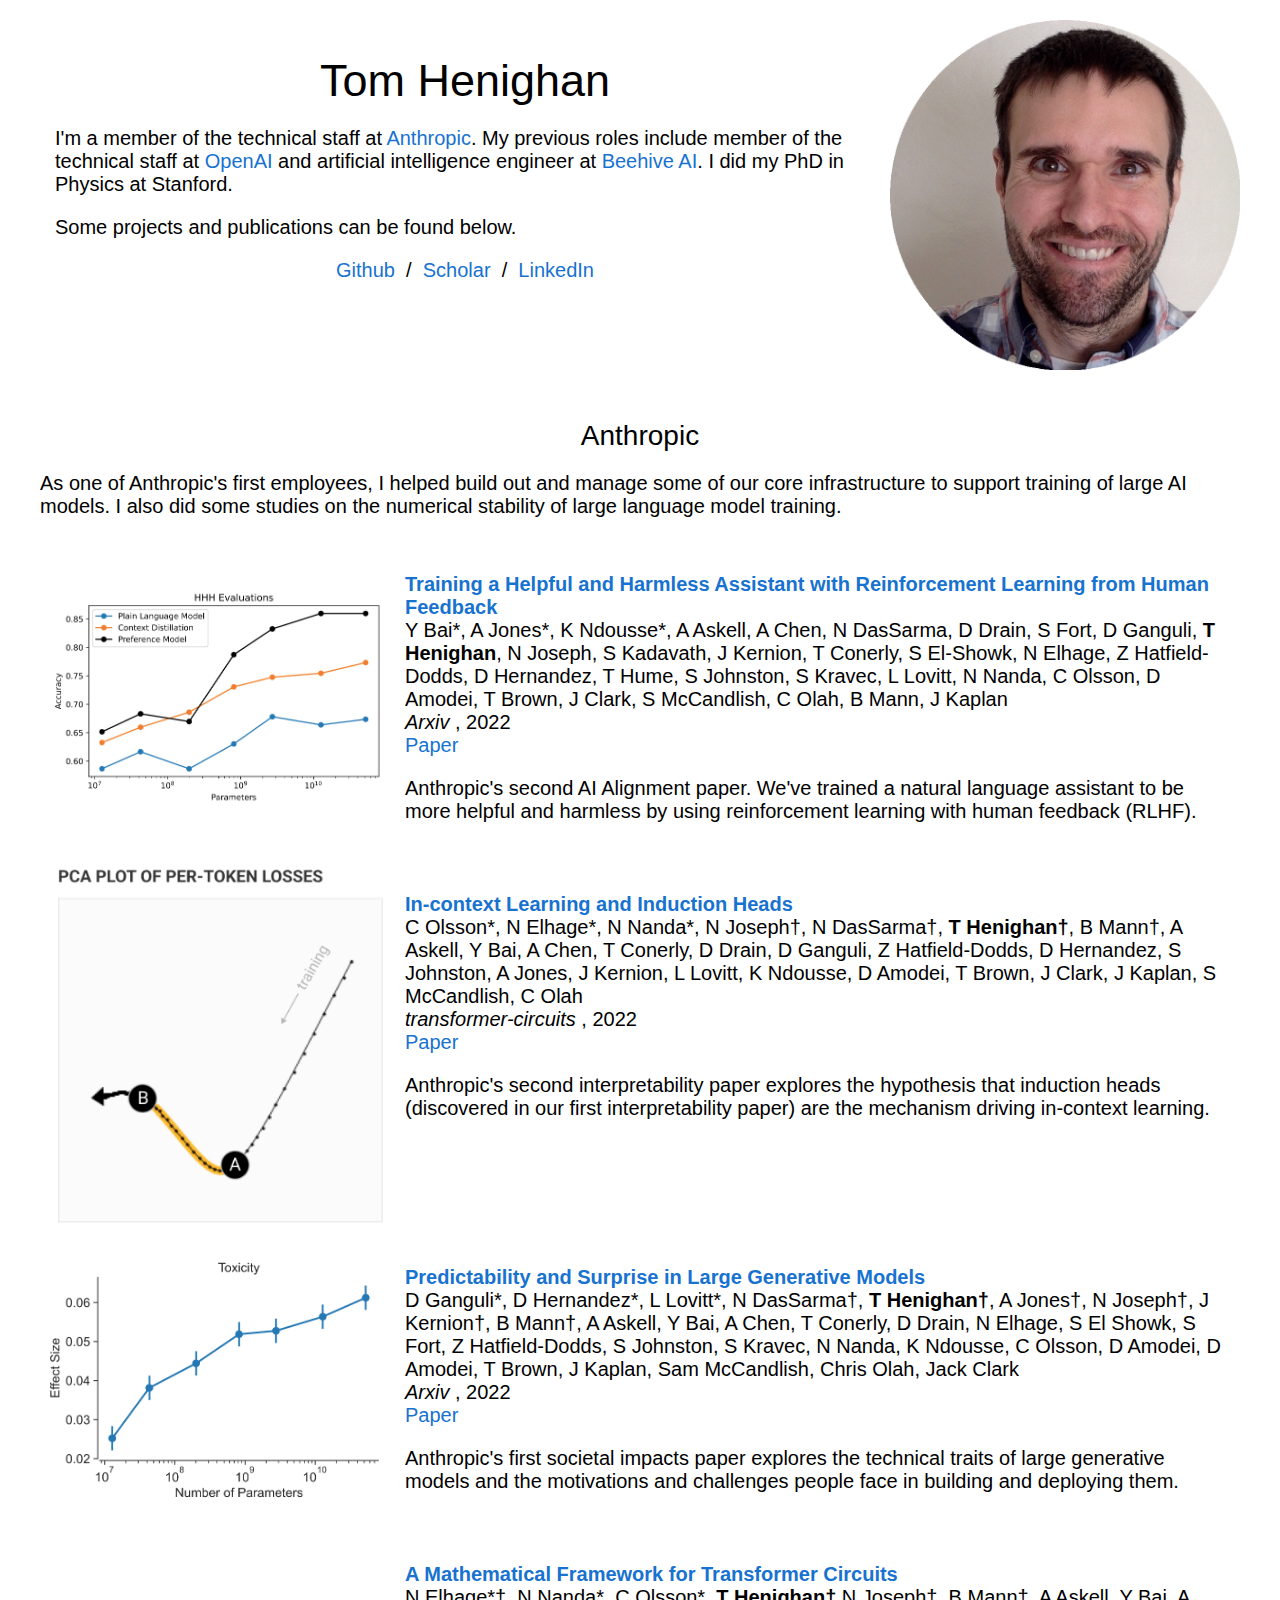
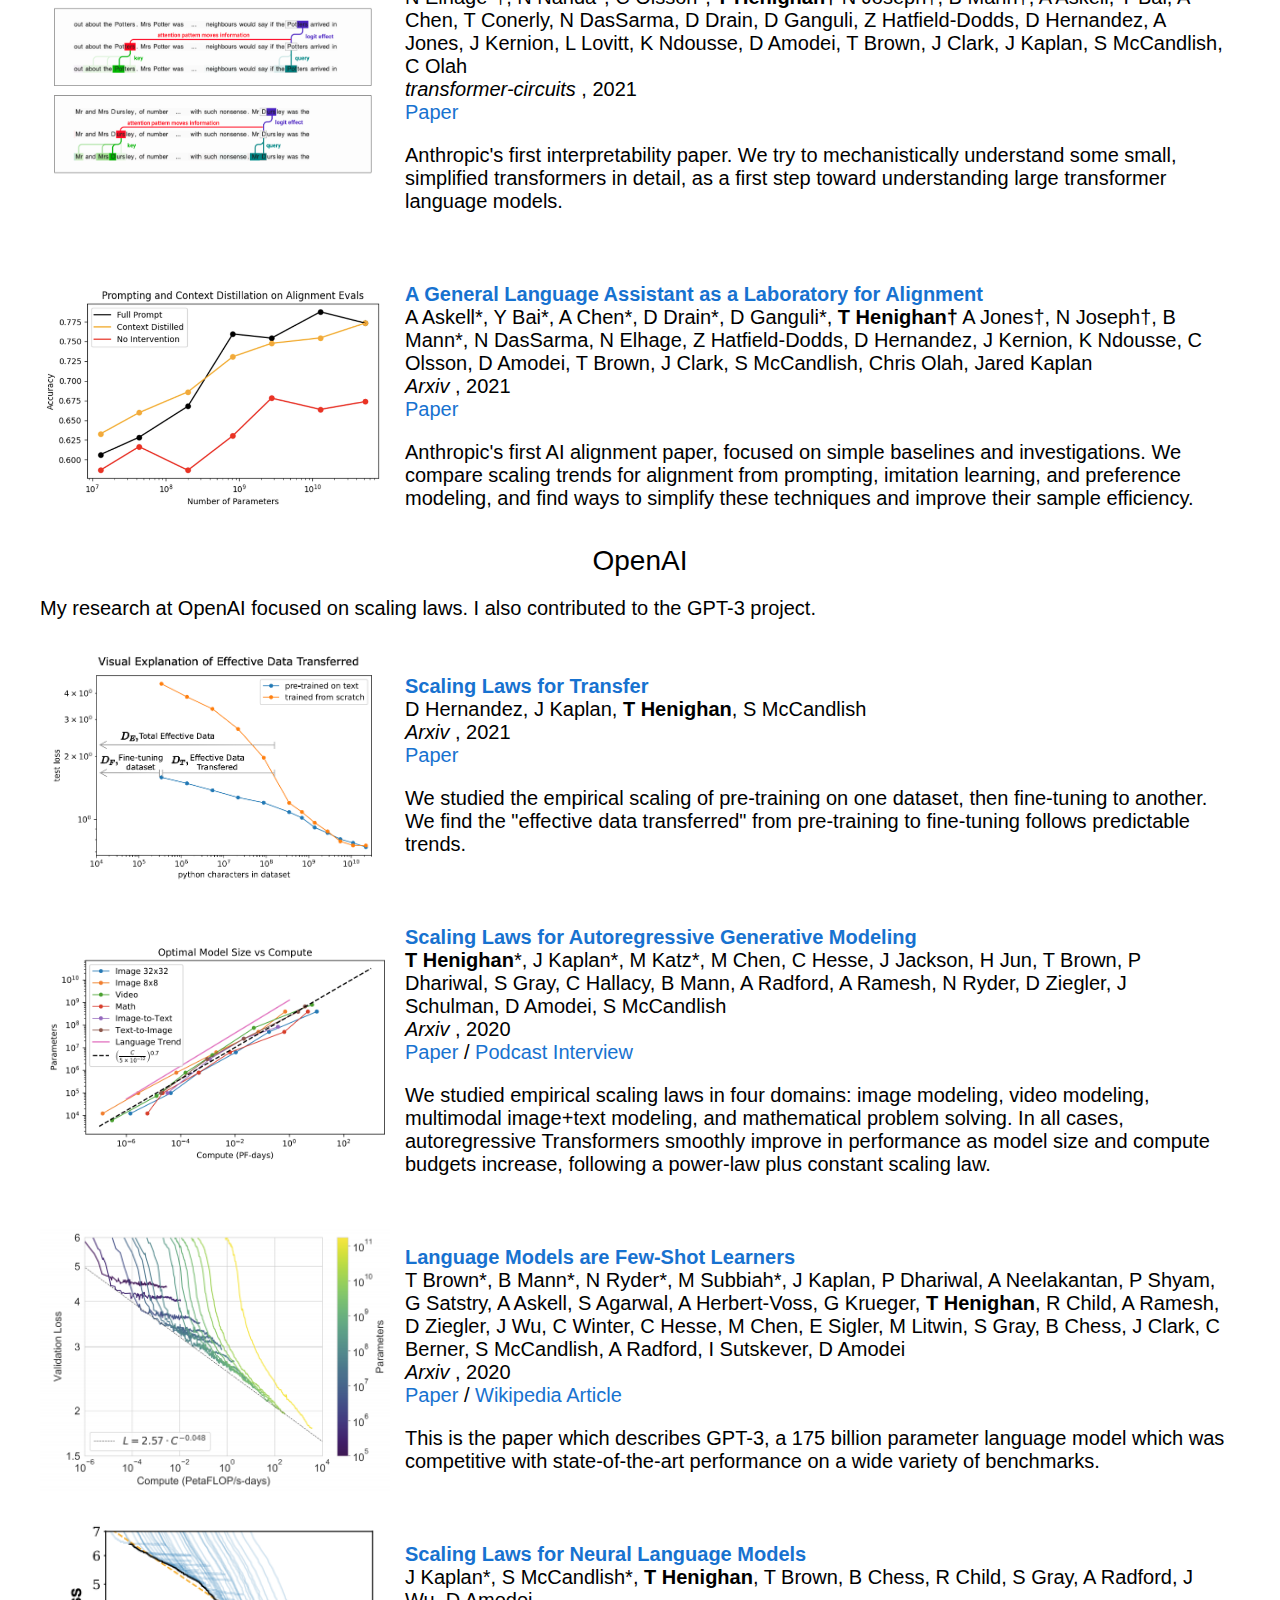
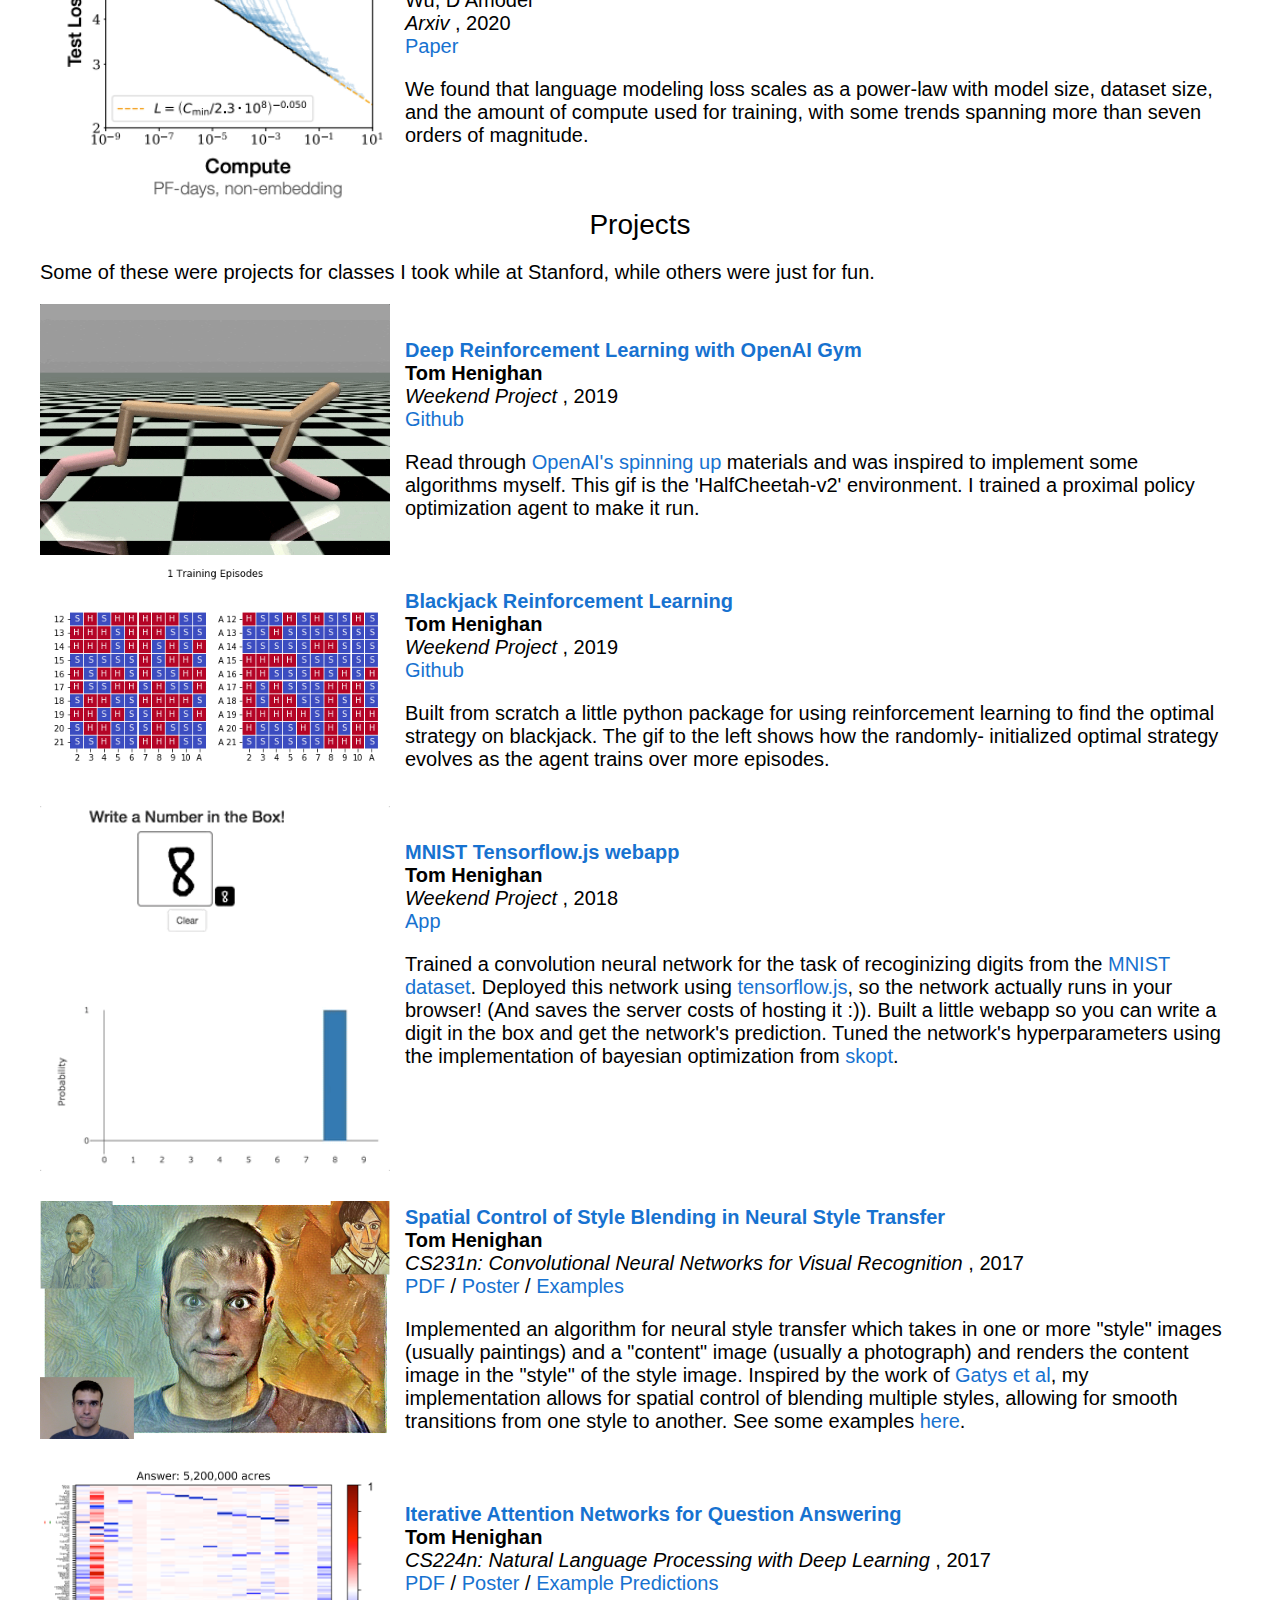
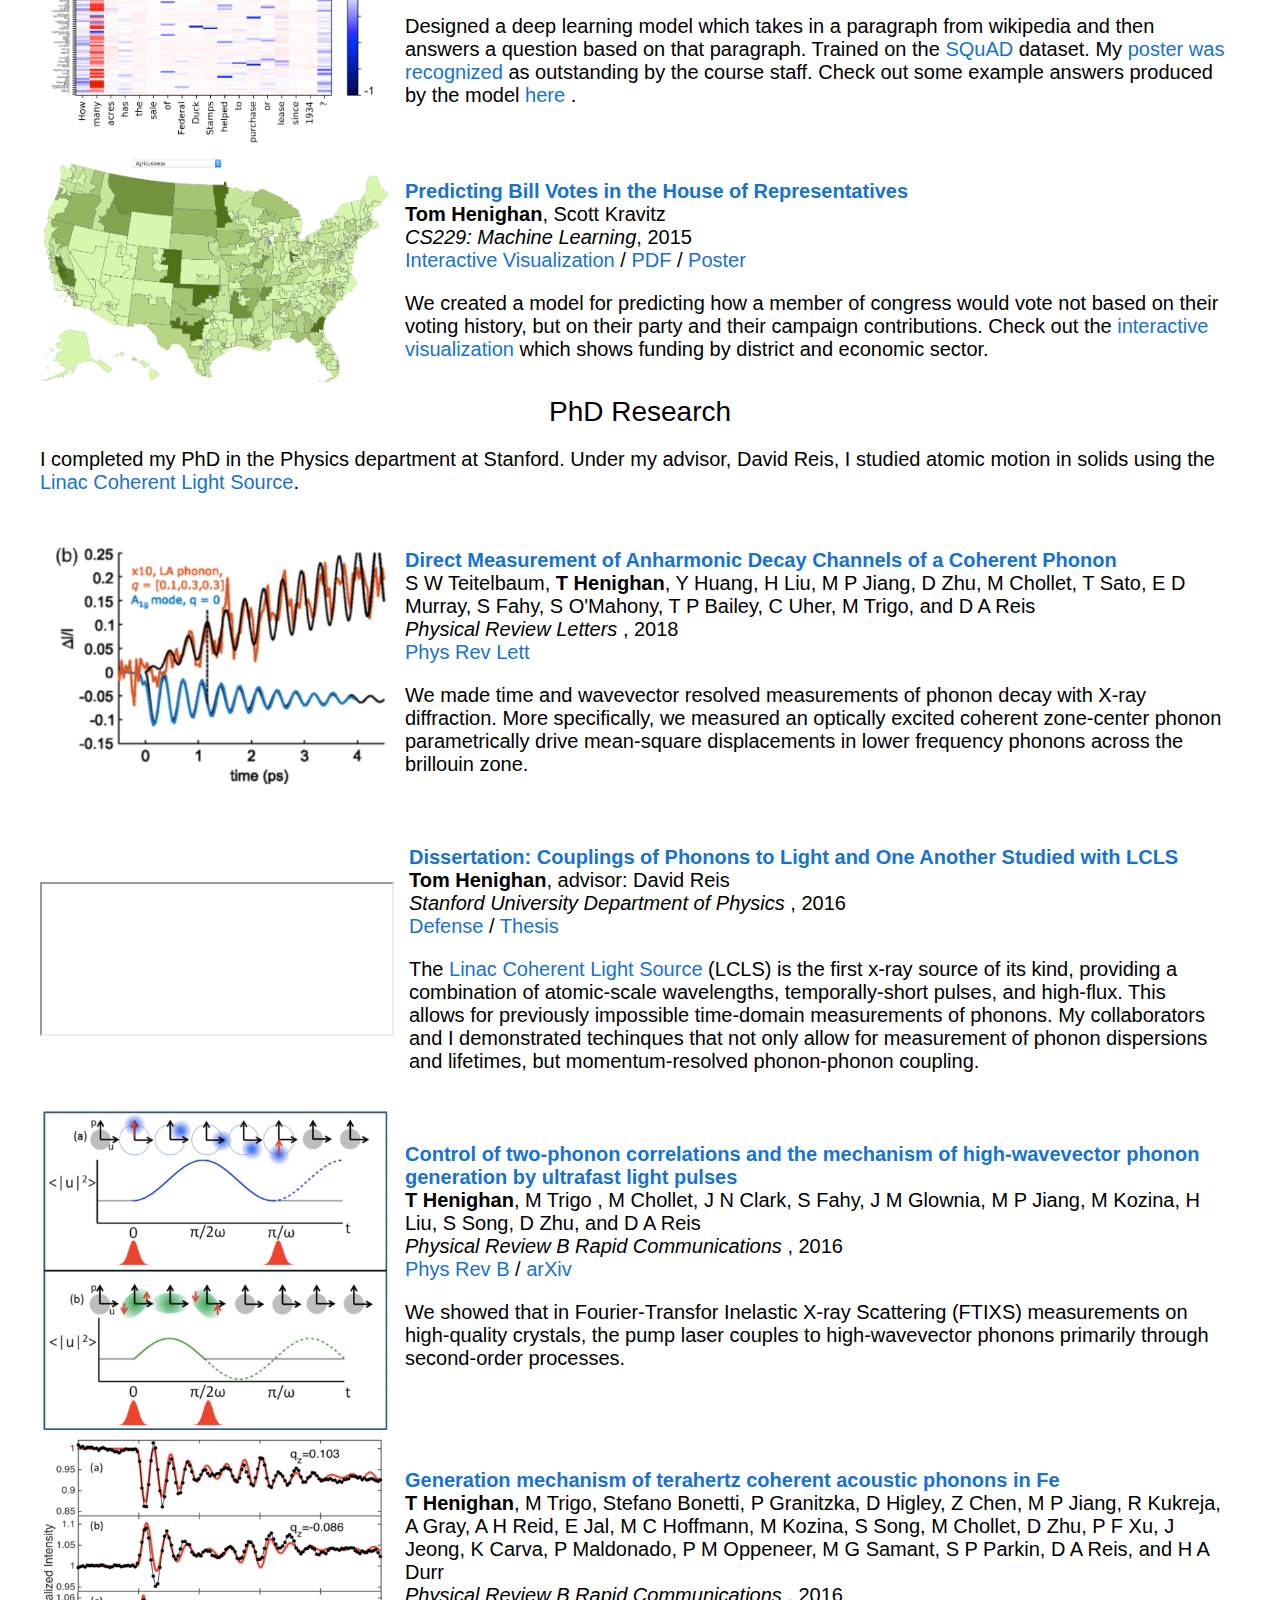
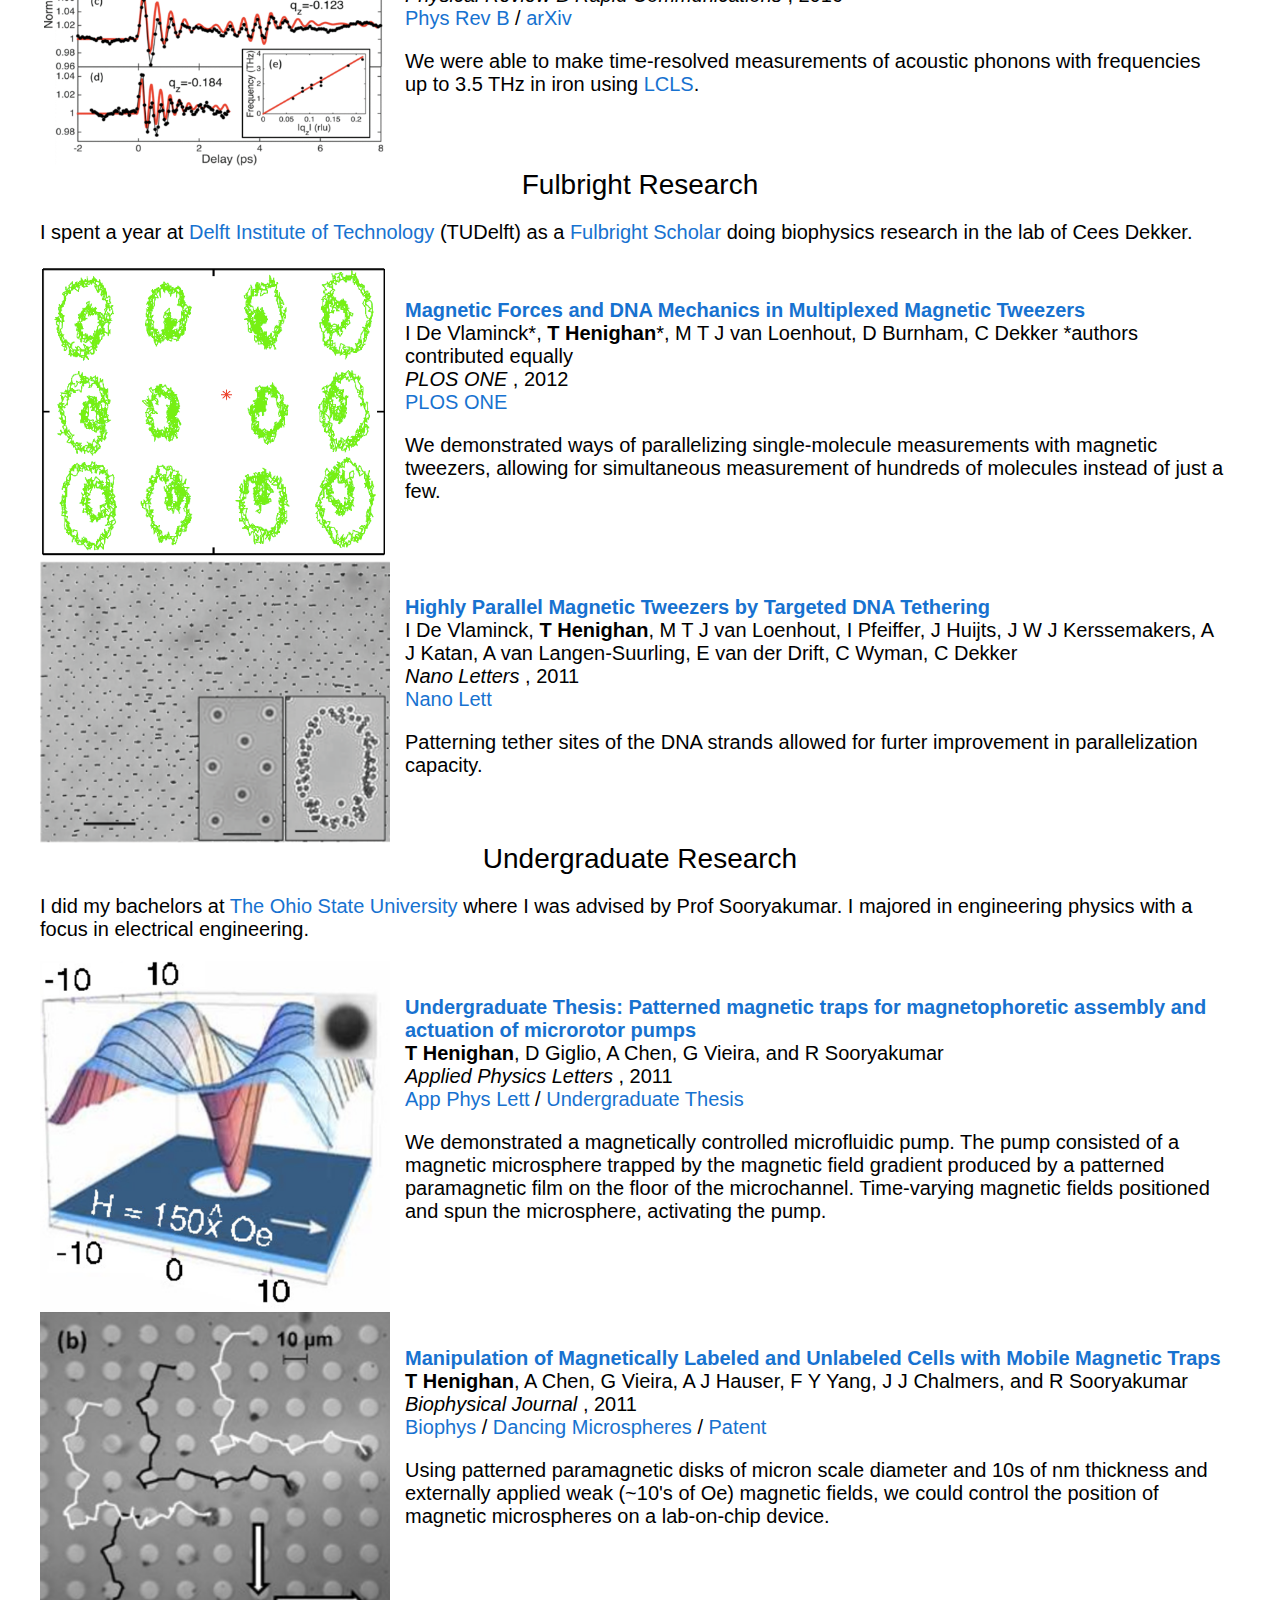
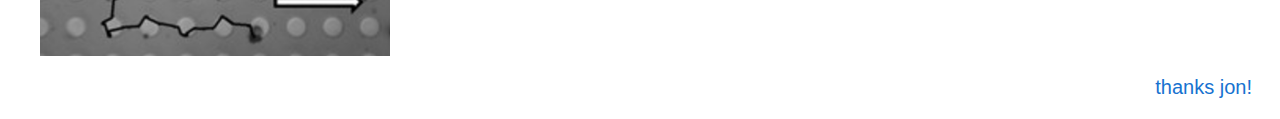
==== index.html @ 389f1389 "author list fixes" ====
<!-- Heading -->
<!DOCTYPE html PUBLIC "-//W3C//DTD HTML 4.01 Transitional//EN">
<html>

<head>
  <meta http-equiv="Content-Type" content="text/html; charset=windows-1252">
  <meta name="viewport" content="width=device-width,initial-scale=1">
  <link rel="stylesheet" type="text/css" href="style.css">

  <title>Tom Henighan</title>

  <!-- Google Analytics -->
  <script>
    (function (i, s, o, g, r, a, m) {
      i['GoogleAnalyticsObject'] = r; i[r] = i[r] || function () {
        (i[r].q = i[r].q || []).push(arguments)
      }, i[r].l = 1 * new Date(); a = s.createElement(o),
        m = s.getElementsByTagName(o)[0]; a.async = 1; a.src = g; m.parentNode.insertBefore(a, m)
    })(window, document, 'script', 'https://www.google-analytics.com/analytics.js', 'ga');

    ga('create', 'UA-103300506-1', 'auto');
    ga('send', 'pageview');

  </script>
</head>

<!-- Body -->

<body>

  <div class="container">

    <!-- Start Header -->
    <div class="header-row">
      <div class="header-text">
        <p align="center">
          <name>Tom Henighan</name>
        </p>
        I'm a member of the technical staff at <a target="_blank" href="https://anthropic.com">Anthropic</a>.
        My
        previous roles include member of the technical staff at
        <a target="_blank" href="https://openai.com"> OpenAI</a>
        and artificial intelligence engineer at <a target="_blank" href="https://beehive.ai/"> Beehive
          AI</a>. I did my PhD in Physics at Stanford.
        <p>
        </p>
        <p>
          Some projects and publications can be found below.
        </p>
        <p align="center">
          <a target="_blank" href="https://github.com/henighan">Github</a>
          &nbsp;/&nbsp;
          <a target="_blank" href="https://scholar.google.com/citations?user=8h3AFugAAAAJ&hl=en">
            Scholar</a>
          &nbsp;/&nbsp;
          <a target="_blank" href="https://www.linkedin.com/in/tom-henighan-757498123/">LinkedIn</a>
        </p>
      </div>
      <div class="header-pic">
        <img src="./images/maface_round2.gif">
      </div>
    </div>
    <!-- End Header -->

    <!-- Start Anthropic -->
    <heading>Anthropic</heading>
    <p>
      As one of Anthropic's first employees, I helped build out and manage some
      of our core infrastructure to support training of large AI models. I also
      did some studies on the numerical stability of large language model
      training.
    </p>

    <div class="content-row">
      <div class="content-pic">
        <a target="_blank" href="https://arxiv.org/abs/2204.05862">
          <img src="./images/align2.png">
        </a>
      </div>
      <div class="content-text">
        <p>
          <a target="_blank" href="https://arxiv.org/abs/2204.05862">
            <papertitle>
              Training a Helpful and Harmless Assistant with Reinforcement Learning from Human Feedback
            </papertitle>
          </a>
          <br>
          Y Bai*, A Jones*, K Ndousse*,
          A Askell, A Chen, N DasSarma, D Drain, S Fort,
          D Ganguli,
          <strong>T Henighan</strong>,
          N Joseph, S Kadavath, J Kernion,
          T Conerly, S El-Showk, N Elhage, Z Hatfield-Dodds,
          D Hernandez, T Hume, S Johnston, S Kravec, L Lovitt,
          N Nanda, C Olsson, D Amodei, T Brown, J Clark,
          S McCandlish, C Olah, B Mann, J Kaplan
          <br>
          <em>
            Arxiv
          </em>, 2022 &nbsp;
          <br>
          <a target="_blank" href="https://arxiv.org/abs/2204.05862">Paper</a>
        </p>
        <p>
          Anthropic's second AI Alignment paper. We've trained a natural
          language assistant to be more helpful and harmless by using
          reinforcement learning with human feedback (RLHF).
        </p>
      </div>
    </div>


    <div class="content-row">
      <div class="content-pic">
        <a target="_blank"
          href="https://transformer-circuits.pub/2022/in-context-learning-and-induction-heads/index.html">
          <img src="./images/interp2.png">
        </a>
      </div>
      <div class="content-text">
        <p>
          <a target="_blank"
            href="https://transformer-circuits.pub/2022/in-context-learning-and-induction-heads/index.html">
            <papertitle>
              In-context Learning and Induction Heads
            </papertitle>
          </a>
          <br>
          C Olsson*, N Elhage*, N Nanda*, N
          Joseph&dagger;, N DasSarma&dagger;,
          <strong>T Henighan&dagger;</strong>,
          B Mann&dagger;, A Askell, Y Bai, A Chen, T Conerly, D
          Drain, D Ganguli, Z Hatfield-Dodds, D Hernandez, S
          Johnston, A Jones, J Kernion, L Lovitt, K Ndousse,
          D Amodei, T Brown, J Clark, J Kaplan, S McCandlish,
          C Olah
          <br>
          <em>
            transformer-circuits
          </em>, 2022 &nbsp;
          <br>
          <a target="_blank"
            href="https://transformer-circuits.pub/2022/in-context-learning-and-induction-heads/index.html">Paper</a>
        </p>
        <p>
          Anthropic's second interpretability paper explores the hypothesis that induction heads (discovered in our
          first interpretability paper) are the mechanism driving in-context learning.
        </p>
      </div>
    </div>

    <div class="content-row">
      <div class="content-pic">
        <a target="_blank" href="https://arxiv.org/abs/2202.07785">
          <img src="./images/soc1.png">
        </a>
      </div>
      <div class="content-text">
        <p>
          <a target="_blank" href="https://arxiv.org/abs/2202.07785">
            <papertitle>
              Predictability and Surprise in Large Generative Models
            </papertitle>
          </a>
          <br>
          D Ganguli*, D Hernandez*, L Lovitt*, N DasSarma&dagger;,
          <strong>T Henighan&dagger;</strong>,
          A Jones&dagger;, N Joseph&dagger;, J Kernion&dagger;, B Mann&dagger;, A Askell, Y Bai,
          A Chen, T Conerly, D Drain, N Elhage, S El Showk, S Fort,
          Z Hatfield-Dodds, S Johnston, S Kravec, N Nanda, K Ndousse,
          C Olsson, D Amodei, D Amodei, T Brown, J Kaplan,
          Sam McCandlish, Chris Olah, Jack Clark
          <br>
          <em>
            Arxiv
          </em>, 2022 &nbsp;
          <br>
          <a target="_blank" href="https://arxiv.org/abs/2202.07785">Paper</a>
        </p>
        <p>
          Anthropic's first societal impacts paper explores the technical traits of
          large generative models and the motivations and challenges people face
          in building and deploying them.
        </p>
      </div>
    </div>

    <div class="content-row">
      <div class="content-pic">
        <a target="_blank" href="https://transformer-circuits.pub/2021/framework/index.html">
          <img src="./images/interp1.png">
        </a>
      </div>
      <div class="content-text">
        <p>
          <a target="_blank" href="https://transformer-circuits.pub/2021/framework/index.html">
            <papertitle>
              A Mathematical Framework for Transformer Circuits
            </papertitle>
          </a>
          <br>
          N Elhage*&dagger;, N Nanda*, C Olsson*,
          <strong>T Henighan&dagger;</strong>
          N Joseph&dagger;, B Mann&dagger;,
          A Askell, Y Bai, A Chen, T Conerly, N DasSarma, D Drain,
          D Ganguli, Z Hatfield-Dodds, D Hernandez, A Jones, J Kernion,
          L Lovitt, K Ndousse, D Amodei, T Brown, J Clark, J Kaplan,
          S McCandlish, C Olah
          <br>
          <em>
            transformer-circuits
          </em>, 2021 &nbsp;
          <br>
          <a target="_blank" href="https://transformer-circuits.pub/2021/framework/index.html">Paper</a>
        </p>
        <p>
          Anthropic's first interpretability paper.
          We try to mechanistically understand some small, simplified
          transformers in detail, as a first step toward understanding large
          transformer language models.
        </p>
      </div>
    </div>

    <div class="content-row">
      <div class="content-pic">
        <a target="_blank" href="https://arxiv.org/abs/2112.00861">
          <img src="./images/prompt_vs_distillation_accuracy.png">
        </a>
      </div>
      <div class="content-text">
        <p>
          <a target="_blank" href="https://arxiv.org/abs/2112.00861">
            <papertitle>
              A General Language Assistant as a Laboratory for Alignment
            </papertitle>
          </a>
          <br>
          A Askell*, Y Bai*, A Chen*, D Drain*, D Ganguli*,
          <strong>T Henighan&dagger;</strong>
          A Jones&dagger;, N Joseph&dagger;, B Mann*, N DasSarma, N Elhage,
          Z Hatfield-Dodds, D Hernandez, J Kernion, K Ndousse,
          C Olsson, D Amodei, T Brown, J Clark, S McCandlish, Chris Olah,
          Jared Kaplan
          <br>
          <em>
            Arxiv
          </em>, 2021 &nbsp;
          <br>
          <a target="_blank" href="https://arxiv.org/abs/2112.00861">Paper</a>
        </p>
        <p>
          Anthropic's first AI alignment paper, focused on simple baselines and
          investigations. We compare scaling trends for alignment from
          prompting, imitation learning, and preference modeling, and find ways
          to simplify these techniques and improve their sample efficiency.
        </p>
      </div>
    </div>
    <!-- End Anthropic -->

    <!-- Start Open AI -->
    <heading>OpenAI</heading>
    <p>
      My research at OpenAI focused on scaling laws. I also contributed to the GPT-3 project.
    </p>

    <div class="content-row">
      <div class="content-pic">
        <a target="_blank" href="https://arxiv.org/abs/2102.01293">
          <img src="./images/transfer_scaling.png">
        </a>
      </div>
      <div class="content-text">
        <p>
          <a target="_blank" href="https://arxiv.org/abs/2102.01293">
            <papertitle>
              Scaling Laws for Transfer
            </papertitle>
          </a>
          <br>
          D Hernandez, J Kaplan, <strong>T Henighan</strong>, S McCandlish
          <br>
          <em>
            Arxiv
          </em>, 2021 &nbsp;
          <br>
          <a target="_blank" href="https://arxiv.org/abs/2102.01293">Paper</a>
        </p>
        <p>
          We studied the empirical scaling of pre-training on one
          dataset, then fine-tuning to another. We find the
          "effective data transferred" from pre-training to
          fine-tuning follows predictable trends.
        </p>
      </div>
    </div>

    <div class="content-row">
      <div class="content-pic">
        <a target="_blank" href="https://arxiv.org/abs/2010.14701">
          <img src="./images/params_vs_model_size.png">
        </a>
      </div>
      <div class="content-text">
        <p>
          <a target="_blank" href="https://arxiv.org/abs/2010.14701">
            <papertitle>
              Scaling Laws for Autoregressive Generative Modeling
            </papertitle>
          </a>
          <br>
          <strong>T Henighan</strong>*, J Kaplan*, M Katz*, M Chen, C
          Hesse, J Jackson, H Jun, T Brown, P Dhariwal, S Gray, C
          Hallacy, B Mann, A Radford, A Ramesh, N Ryder, D Ziegler,
          J Schulman, D Amodei, S McCandlish
          <br>
          <em>
            Arxiv
          </em>, 2020 &nbsp;
          <br>
          <a target="_blank" href="https://arxiv.org/abs/2010.14701">Paper</a> /
          <a target="_blank" href="https://www.skynettoday.com/podcast/scaling-laws">Podcast Interview</a>
        </p>
        <p>
          We studied empirical scaling laws in four domains:
          image modeling, video modeling, multimodal image+text
          modeling, and mathematical problem solving. In all cases,
          autoregressive Transformers smoothly improve in performance
          as model size and compute budgets increase, following a
          power-law plus constant scaling law.
        </p>
      </div>
    </div>

    <div class="content-row">
      <div class="content-pic">
        <a target="_blank" href="https://arxiv.org/abs/2005.14165">
          <img src="./images/gpt3_scaling.png">
        </a>
      </div>
      <div class="content-text">
        <p>
          <a target="_blank" href="https://arxiv.org/abs/2005.14165">
            <papertitle>
              Language Models are Few-Shot Learners
            </papertitle>
          </a>
          <br>
          T Brown*, B Mann*, N Ryder*, M Subbiah*, J Kaplan, P
          Dhariwal, A Neelakantan, P Shyam, G Satstry, A Askell, S
          Agarwal, A Herbert-Voss, G Krueger,
          <strong>T Henighan</strong>,
          R Child, A Ramesh, D Ziegler, J Wu, C
          Winter, C Hesse, M Chen, E Sigler, M Litwin, S Gray, B Chess,
          J Clark, C Berner, S McCandlish, A Radford, I Sutskever, D
          Amodei
          <br>
          <em>
            Arxiv
          </em>, 2020 &nbsp;
          <br>
          <a target="_blank" href="https://arxiv.org/abs/2005.14165">Paper</a> /
          <a target="_blank" href="https://arxiv.org/abs/2005.14165">Wikipedia Article</a>
        </p>
        <p>
          This is the paper which describes GPT-3, a 175 billion
          parameter language model which was competitive with
          state-of-the-art performance on a wide variety of
          benchmarks.
        </p>
      </div>
    </div>

    <div class="content-row">
      <div class="content-pic">
        <a target="_blank" href="https://arxiv.org/abs/2001.08361">
          <img src="./images/lang_scaling.png">
        </a>
      </div>
      <div class="content-text">
        <p>
          <a target="_blank" href="https://arxiv.org/abs/2001.08361">
            <papertitle>
              Scaling Laws for Neural Language Models
            </papertitle>
          </a>
          <br>
          J Kaplan*, S McCandlish*,
          <strong>T Henighan</strong>,
          T Brown, B Chess, R Child, S Gray, A Radford, J Wu, D Amodei
          <br>
          <em>
            Arxiv
          </em>, 2020 &nbsp;
          <br>
          <a target="_blank" href="https://arxiv.org/abs/2001.08361">Paper</a>
        </p>
        <p>
          We found that language modeling loss scales as a power-law
          with model size, dataset size, and the amount of compute
          used for training, with some trends spanning more than
          seven orders of magnitude.
        </p>
      </div>
    </div>
    <!-- End Open AI -->

    <!-- Start Projects -->
    <heading>Projects</heading>
    <p>
      Some of these were projects for classes I took while at
      Stanford, while others were just for fun.
    </p>

    <div class="content-row">
      <div class="content-pic">
        <a target="_blank" href="https://github.com/henighan/deeprl-intro">
          <img src="./images/ppo_halfcheetah_compressed.gif">
        </a>
      </div>
      <div class="content-text">
        <p>
          <a target="_blank" href="https://github.com/henighan/deeprl-intro">
            <papertitle>
              Deep Reinforcement Learning with OpenAI Gym
            </papertitle>
          </a>
          <br>
          <strong>Tom Henighan</strong>
          <br>
          <em>
            Weekend Project
          </em>, 2019 &nbsp;
          <br>
          <a target="_blank" href="https://github.com/henighan/deeprl-intro">Github</a>
        </p>
        <p>
          Read through
          <a target="_blank" href="https://spinningup.openai.com/en/latest/">
            OpenAI's spinning up</a> materials and was
          inspired to implement some algorithms myself. This gif
          is the 'HalfCheetah-v2' environment. I trained a
          proximal policy optimization agent to make it run.
        </p>
      </div>
    </div>

    <div class="content-row">
      <div class="content-pic">
        <a target="_blank" href="https://github.com/henighan/blackjack-rl">
          <img src="./images/strategy_card.gif">
        </a>
      </div>
      <div class="content-text">
        <p>
          <a target="_blank" href="https://github.com/henighan/blackjack-rl">
            <papertitle>
              Blackjack Reinforcement Learning
            </papertitle>
          </a>
          <br>
          <strong>Tom Henighan</strong>
          <br>
          <em>
            Weekend Project
          </em>, 2019 &nbsp;
          <br>
          <a target="_blank" href="https://github.com/henighan/blackjack-rl">Github</a>
        </p>
        <p>
          Built from scratch a little python package for using
          reinforcement learning to find the optimal strategy
          on blackjack. The gif to the left shows how the randomly-
          initialized optimal strategy evolves as the agent trains
          over more episodes.
        </p>
      </div>
    </div>

    <div class="content-row">
      <div class="content-pic">
        <a target="_blank" href="mnist_app/index.html">
          <img src="./images/mnist_app.gif">
        </a>
      </div>
      <div class="content-text">
        <p>
          <a target="_blank" href="./mnist_app/index.html">
            <papertitle>
              MNIST Tensorflow.js webapp
            </papertitle>
          </a>
          <br>
          <strong>Tom Henighan</strong>
          <br>
          <em>
            Weekend Project
          </em>, 2018 &nbsp;
          <br>
          <a target="_blank" href="mnist_app/index.html">App</a>
        </p>
        <p>
          Trained a convolution neural network for the task of
          recoginizing digits from the
          <a target="_blank" href="http://yann.lecun.com/exdb/mnist/">
            MNIST dataset</a>. Deployed this network using
          <a target="_blank" href="https://js.tensorflow.org/">
            tensorflow.js</a>, so the network actually runs
          in your browser! (And saves the server costs of hosting
          it :)). Built a little webapp so you can write a digit
          in the box and get the network's prediction. Tuned
          the network's hyperparameters using the implementation of
          bayesian optimization from
          <a target="_blank" href="https://scikit-optimize.github.io/">
            skopt</a>.
        </p>
      </div>
    </div>

    <div class="content-row">
      <div class="content-pic">
        <a target="_blank" href="pdfs/stylexfer_examples.pdf">
          <img src="./images/stylexfer_maface.png">
        </a>
      </div>
      <div class="content-text">
        <p>
          <a target="_blank" href="./pdfs/cs231n-project.pdf">
            <papertitle>
              Spatial Control of Style Blending in Neural Style Transfer
            </papertitle>
          </a>
          <br>
          <strong>Tom Henighan</strong>
          <br>
          <em>
            CS231n: Convolutional Neural Networks for Visual Recognition
          </em>, 2017 &nbsp;
          <br>
          <a target="_blank" href="./pdfs/cs231n-project.pdf">PDF</a>
          /
          <a target="_blank" href="./pdfs/stylexer_poster.pdf">Poster</a>
          /
          <a target="_blank" href="pdfs/stylexfer_examples.pdf">
            Examples
          </a>
        </p>
        <p>
          Implemented an algorithm for neural style transfer
          which takes in one or more "style" images (usually
          paintings) and a "content" image (usually a photograph)
          and renders the content image in the "style" of the
          style image. Inspired by the work of
          <a target="_blank"
            href="http://www.cv-foundation.org/openaccess/content_cvpr_2016/html/Gatys_Image_Style_Transfer_CVPR_2016_paper.html">
            Gatys et al</a>, my implementation allows for spatial control
          of blending multiple styles, allowing for smooth
          transitions from one style to another. See some examples
          <a target="_blank" href="pdfs/stylexfer_examples.pdf">
            here</a>.
        </p>
      </div>
    </div>

    <div class="content-row">
      <div class="content-pic">
        <a target="_blank" href="pdfs/final_poster.pdf">
          <img src="./images/context_vec_diff.png">
        </a>
      </div>
      <div class="content-text">
        <p>
          <a target="_blank" href="./pdfs/iterative-attention-network.pdf">
            <papertitle>
              Iterative Attention Networks for Question Answering
            </papertitle>
          </a>
          <br>
          <strong>Tom Henighan</strong>
          <br>
          <em>
            CS224n: Natural Language Processing with Deep Learning
          </em>, 2017 &nbsp;
          <br>
          <a target="_blank" href="./pdfs/iterative-attention-network.pdf">PDF</a>
          /
          <a target="_blank" href="./pdfs/final_poster.pdf">Poster</a>
          /
          <a target="_blank" href="pdfs/squad_itatt_examples.pdf">
            Example Predictions
          </a>
        </p>
        <p>
          Designed a deep learning model which takes
          in a paragraph from wikipedia and then answers a
          question based on that paragraph. Trained on the
          <a target="_blank" href="https://rajpurkar.github.io/SQuAD-explorer/">
            SQuAD
          </a> dataset. My
          <a target="_blank" href="http://web.stanford.edu/class/cs224n/reports.html">
            poster was recognized
          </a> as outstanding by the course staff. Check out
          some example answers produced by the model
          <a target="_blank" href="./pdfs/squad_itatt_examples.pdf">
            here
          </a>.
        </p>
      </div>
    </div>
    <div class="content-row">
      <div class="content-pic">
        <a target="_blank" href="./money_app/index.html">
          <img src="./images/money_map.png">
        </a>
      </div>
      <div class="content-text">
        <p>
          <a target="_blank" href="./money_app/index.html">
            <papertitle>
              Predicting Bill Votes in the House of Representatives
            </papertitle>
          </a>
          <br>
          <strong>Tom Henighan</strong>,
          Scott Kravitz
          <br>
          <em>CS229: Machine Learning</em>, 2015
          <br>
          <a target="_blank" href="./money_app/index.html">
            Interactive Visualization</a>
          /
          <a target="_blank" href="./pdfs/vote_prediction.pdf">PDF</a>
          /
          <a target="_blank" href="pdfs/poster_final.pdf">
            Poster</a>
        </p>
        <p>
          We created a model for predicting how a member of
          congress would vote not based on their voting history,
          but on their party and their campaign contributions.
          Check out the
          <a target="_blank" href="./money_app/index.html">
            interactive visualization
          </a> which shows funding by district and economic
          sector.
        </p>
      </div>
    </div>
    <!-- End Projects -->

    <!-- Start PhD -->
    <heading>PhD Research</heading>
    <p>
      I completed my PhD in the Physics department at Stanford.
      Under my advisor, David Reis, I studied atomic motion in solids
      using the
      <a target="_blank" href="https://youtu.be/t7jUZwhZdd0">
        Linac Coherent Light Source</a>.
    </p>

    <div class="content-row">
      <div class="content-pic">
        <a target="_blank" href="https://journals.aps.org/prl/abstract/10.1103/PhysRevLett.121.125901">
          <img src="./images/a1g_decay.png">
        </a>
      </div>
      <div class="content-text">
        <p>
          <a target="_blank" href="https://journals.aps.org/prl/abstract/10.1103/PhysRevLett.121.125901">
            <papertitle>
              Direct Measurement of Anharmonic Decay Channels of a Coherent Phonon
            </papertitle>
          </a>
          <br>
          S W Teitelbaum, <strong>T Henighan</strong>, Y Huang, H Liu, M P
          Jiang, D Zhu, M Chollet, T Sato, E D Murray, S Fahy, S O&#39;Mahony, T P
          Bailey, C Uher, M Trigo, and D A Reis
          <br>
          <em>
            Physical Review Letters
          </em>, 2018 &nbsp;
          <br>
          <a target="_blank" href="https://journals.aps.org/prl/abstract/10.1103/PhysRevLett.121.125901">
            Phys Rev Lett</a>
        </p>
        <p>
          We made time and wavevector resolved measurements of phonon decay with
          X-ray diffraction. More specifically, we measured an optically excited
          coherent zone-center phonon parametrically drive mean-square
          displacements in lower frequency phonons across the brillouin zone.
        </p>
      </div>
    </div>


    <div class="content-row">
      <div class="content-pic">
        <iframe src="https://www.youtube.com/embed/HXx_QI5htRY?ecver=2">
        </iframe>
      </div>
      <div class="content-text">
        <p>
          <a target="_blank" href="https://youtu.be/HXx_QI5htRY">
            <papertitle>
              Dissertation: Couplings of Phonons to Light
              and One Another Studied with LCLS
            </papertitle>
          </a>
          <br>
          <strong>Tom Henighan</strong>, advisor: David Reis
          <br>
          <em>
            Stanford University Department of Physics
          </em>, 2016 &nbsp;
          <br>
          <a target="_blank" href="https://youtu.be/HXx_QI5htRY">
            Defense</a>
          /
          <a target="_blank" href="https://searchworks.stanford.edu/view/12082113">
            Thesis</a>
        </p>
        <p>
          The
          <a target="_blank" href="https://youtu.be/t7jUZwhZdd0">
            Linac Coherent Light Source
          </a>(LCLS) is the first x-ray source of its kind,
          providing a combination of atomic-scale wavelengths,
          temporally-short pulses, and high-flux. This allows for
          previously impossible time-domain measurements of
          phonons. My collaborators and I demonstrated techinques
          that not only allow for measurement of phonon
          dispersions and lifetimes, but momentum-resolved
          phonon-phonon coupling.
        </p>
      </div>
    </div>

    <div class="content-row">
      <div class="content-pic">
        <a target="_blank" href="https://journals.aps.org/prb/abstract/10.1103/PhysRevB.94.020302">
          <img src="./images/two_pump.png">
        </a>
      </div>
      <div class="content-text">
        <p>
          <a target="_blank" href="https://journals.aps.org/prb/abstract/10.1103/PhysRevB.94.020302">
            <papertitle>
              Control of two-phonon correlations and the mechanism
              of high-wavevector phonon generation by ultrafast
              light pulses
            </papertitle>
          </a>
          <br>
          <strong>T Henighan</strong>, M Trigo , M Chollet, J N Clark, S Fahy, J M Glownia,
          M P Jiang, M Kozina, H Liu, S Song, D Zhu, and D A Reis
          <br>
          <em>
            Physical Review B Rapid Communications
          </em>, 2016 &nbsp;
          <br>
          <a target="_blank" href="https://journals.aps.org/prb/abstract/10.1103/PhysRevB.94.020302">
            Phys Rev B</a>
          /
          <a target="_blank" href="https://arxiv.org/abs/1510.02403">
            arXiv
          </a>
        </p>
        <p>
          We showed that in Fourier-Transfor Inelastic X-ray
          Scattering (FTIXS) measurements on high-quality crystals,
          the pump laser couples to high-wavevector phonons
          primarily through second-order processes.
        </p>
      </div>
    </div>

    <div class="content-row">
      <div class="content-pic">
        <a target="_blank" href="https://journals.aps.org/prb/abstract/10.1103/PhysRevB.93.220301">
          <img src="./images/iron_wiggles.png">
        </a>
      </div>
      <div class="content-text">
        <p>
          <a target="_blank" href="https://journals.aps.org/prb/abstract/10.1103/PhysRevB.93.220301">
            <papertitle>
              Generation mechanism of terahertz coherent acoustic
              phonons in Fe
            </papertitle>
          </a>
          <br>
          <strong>T Henighan</strong>, M Trigo, Stefano Bonetti, P Granitzka, D Higley, Z Chen, M P Jiang,
          R Kukreja, A Gray, A H Reid, E Jal, M C Hoffmann,
          M Kozina, S Song, M Chollet, D Zhu, P F Xu, J Jeong,
          K Carva, P Maldonado, P M Oppeneer, M G Samant,
          S P Parkin, D A Reis, and H A Durr
          <br>
          <em>
            Physical Review B Rapid Communications
          </em>, 2016 &nbsp;
          <br>
          <a target="_blank" href="https://journals.aps.org/prb/abstract/10.1103/PhysRevB.93.220301">
            Phys Rev B</a>
          /
          <a target="_blank" href="https://arxiv.org/pdf/1509.03348.pdf">
            arXiv
          </a>
        </p>
        <p>
          We were able to make time-resolved measurements
          of acoustic phonons with frequencies up to 3.5 THz
          in iron using
          <a target="_blank" href="https://youtu.be/t7jUZwhZdd0">
            LCLS</a>.
        </p>
      </div>
    </div>
    <!-- End PhD -->

    <!-- Start Fulbright -->
    <heading>Fulbright Research</heading>
    <p>
      I spent a year at
      <a target="_blank" href="http://www.tudelft.nl/en/">
        Delft Institute of Technology
      </a>(TUDelft) as a
      <a target="_blank" href="https://en.wikipedia.org/wiki/Fulbright_Program">
        Fulbright Scholar
      </a>doing biophysics research in the lab of Cees Dekker.
    </p>

    <div class="content-row">
      <div class="content-pic">
        <a target="_blank" href="http://journals.plos.org/plosone/article?id=10.1371/journal.pone.0041432">
          <img src="./images/cycloid.png">
        </a>
      </div>
      <div class="content-text">
        <p>
          <a target="_blank" href="http://journals.plos.org/plosone/article?id=10.1371/journal.pone.0041432">
            <papertitle>
              Magnetic Forces and DNA Mechanics in
              Multiplexed Magnetic Tweezers
            </papertitle>
          </a>
          <br>
          I De Vlaminck*,
          <strong>T Henighan</strong>*, M T J van Loenhout,
          D Burnham, C Dekker *authors contributed equally
          <br>
          <em>
            PLOS ONE
          </em>, 2012 &nbsp;
          <br>
          <a target="_blank" href="http://journals.plos.org/plosone/article?id=10.1371/journal.pone.0041432">
            PLOS ONE</a>
        </p>
        <p>
          We demonstrated ways of parallelizing single-molecule
          measurements with magnetic tweezers, allowing for
          simultaneous measurement of hundreds of molecules
          instead of just a few.
        </p>
      </div>
    </div>

    <div class="content-row">
      <div class="content-pic">
        <a target="_blank" href="http://pubs.acs.org/doi/abs/10.1021/nl203299e">
          <img src="./images/parallel_tweezers.png">
        </a>
      </div>
      <div class="content-text">
        <p>
          <a target="_blank" href="http://pubs.acs.org/doi/abs/10.1021/nl203299e">
            <papertitle>
              Highly Parallel Magnetic Tweezers by
              Targeted DNA Tethering
            </papertitle>
          </a>
          <br>
          I De Vlaminck,
          <strong>T Henighan</strong>, M T J van Loenhout,
          I Pfeiffer, J Huijts, J W J Kerssemakers, A J Katan,
          A van Langen-Suurling, E van der Drift, C Wyman, C Dekker
          <br>
          <em>
            Nano Letters
          </em>, 2011 &nbsp;
          <br>
          <a target="_blank" href="http://pubs.acs.org/doi/abs/10.1021/nl203299e">
            Nano Lett</a>
        </p>
        <p>
          Patterning tether sites of the DNA strands allowed
          for furter improvement in parallelization capacity.
        </p>
      </div>
    </div>
    <!-- End Fulbright -->

    <!-- Start Undergrad -->
    <heading>Undergraduate Research</heading>
    <p>
      I did my bachelors at
      <a target="_blank" href="https://youtu.be/Mc6pr8Iui4k">
        The Ohio State University
      </a>
      where I was advised by Prof Sooryakumar.
      I majored in engineering physics with a focus
      in electrical engineering.
    </p>

    <div class="content-row">
      <div class="content-pic">
        <a target="_blank" href="http://aip.scitation.org/doi/10.1063/1.3562037">
          <img src="./images/magnetic_potential.png">
        </a>
      </div>
      <div class="content-text">
        <p>
          <a target="_blank" href="http://aip.scitation.org/doi/10.1063/1.3562037">
            <papertitle>
              Undergraduate Thesis: Patterned magnetic traps for
              magnetophoretic
              assembly and actuation of microrotor pumps
            </papertitle>
          </a>
          <br>
          <strong>T Henighan</strong>, D Giglio, A Chen,
          G Vieira, and R Sooryakumar
          <br>
          <em>
            Applied Physics Letters
          </em>, 2011 &nbsp;
          <br>
          <a target="_blank" href="http://aip.scitation.org/doi/10.1063/1.3562037">
            App Phys Lett
          </a>
          /
          <a target="_blank" href="https://kb.osu.edu/dspace/handle/1811/45427">
            Undergraduate Thesis
          </a>

        </p>
        <p>
          We demonstrated a magnetically controlled microfluidic
          pump. The pump consisted of a magnetic microsphere
          trapped by the magnetic field gradient produced
          by a patterned paramagnetic film on the floor
          of the microchannel. Time-varying magnetic fields
          positioned and spun the microsphere, activating
          the pump.
        </p>
      </div>
    </div>

    <div class="content-row">
      <div class="content-pic">
        <a target="_blank" href="http://dx.doi.org/10.1016/j.bpj.2009.10.036">
          <img src="./images/moving_microbeads.png">
        </a>
      </div>
      <div class="content-text">
        <p>
          <a target="_blank" href="http://dx.doi.org/10.1016/j.bpj.2009.10.036">
            <papertitle>
              Manipulation of Magnetically Labeled and Unlabeled
              Cells with Mobile Magnetic Traps
            </papertitle>
          </a>
          <br>
          <strong>T Henighan</strong>, A Chen, G Vieira,
          A J Hauser, F Y Yang, J J Chalmers, and R Sooryakumar
          <br>
          <em>
            Biophysical Journal
          </em>, 2011 &nbsp;
          <br>
          <a target="_blank" href="http://www.sciencedirect.com/science/article/pii/S0006349509016786">
            Biophys
          </a>
          /
          <a target="_blank" href="https://youtu.be/oy4fyFDLUsY">
            Dancing Microspheres
          </a>
          /
          <a targed="blank" href="https://www.google.com/patents/US8906691">
            Patent
          </a>
        </p>
        <p>
          Using patterned paramagnetic disks of micron scale
          diameter and 10s of nm thickness and externally
          applied weak (~10's of Oe) magnetic fields, we could
          control the position of magnetic microspheres on a
          lab-on-chip device.
        </p>
      </div>
    </div>
    <!-- End Undergrad -->

  </div> <!-- End Container div -->

  <footer>
    <p align="right">
      <font size="2">
        <a target="_blank" href="https://people.eecs.berkeley.edu/~barron/">
          thanks jon!
        </a>
      </font>
  </footer>

</html>
---- style.css ----
/* Color scheme stolen from Sergey Karayev */
a {
    color: #1772d0;
    text-decoration: none;
}
a:focus,
a:hover {
    color: #f09228;
    text-decoration: none;
}

body,
td,
th,
tr,
p,
a,
strong,
heading,
papertitle,
name {
    font-family: 'Lato', Verdana, Helvetica, sans-serif;
}

body,
td,
th,
tr,
p,
a,
strong,
papertitle {
    font-size: 14px
}

heading {
    font-size: 22px;
    text-align: center;
    display: block;
}

papertitle {
    font-weight: 700
}

name {
    font-size: 32px;
}

.container {
    max-width: 800px;
    margin: 20px auto 0 auto;
}

.header-row {
    display: flex;
    margin-bottom: 50px;
}

.content-row {
    display: flex;
}

.header-text {
    flex: 1;
    margin: 0 auto;
    box-sizing: border-box;
    padding: 15px;
}

.content-text {
    flex: 1;
    margin: 0 auto;
    box-sizing: border-box;
    padding: 15px;
}

.header-pic {
    margin: auto;
}

.content-pic {
    margin: auto;
}

.header-pic img {
    display: block;
    margin: auto;
    height: 250px;
}

.content-pic img, iframe {
    display: block;
    margin: auto;
    width: 250px;
}

footer {
    padding-right: 20px;
}

/* For mobile devices */
@media screen and (max-width: 480px) {
  body .header-row {
    display: block;
  }
  body .content-row {
    display: block;
  }
  body .header-text {
    padding: 5px;
  }
  body .container {
      margin: 5px auto 0 auto;
  }
  body .content-pic img, iframe {
      width: 100%;
  }
  body .header-pic img {
      width: 100%;
      max-width: 250px;
      height: auto;
  }
}

/* For large screens */
@media screen and (min-width: 1200px) {

    body,
    td,
    th,
    tr,
    p,
    a,
    strong,
    papertitle {
        font-size: 20px
    }

    heading {
        font-size: 28px;
    }

    name {
        font-size: 45px;
    }

    body .container {
        max-width: 1200px;
    }

    body .header-pic img {
        height: 350px;
    }

    body .content-pic img, iframe {
        width: 350px;
    }
}
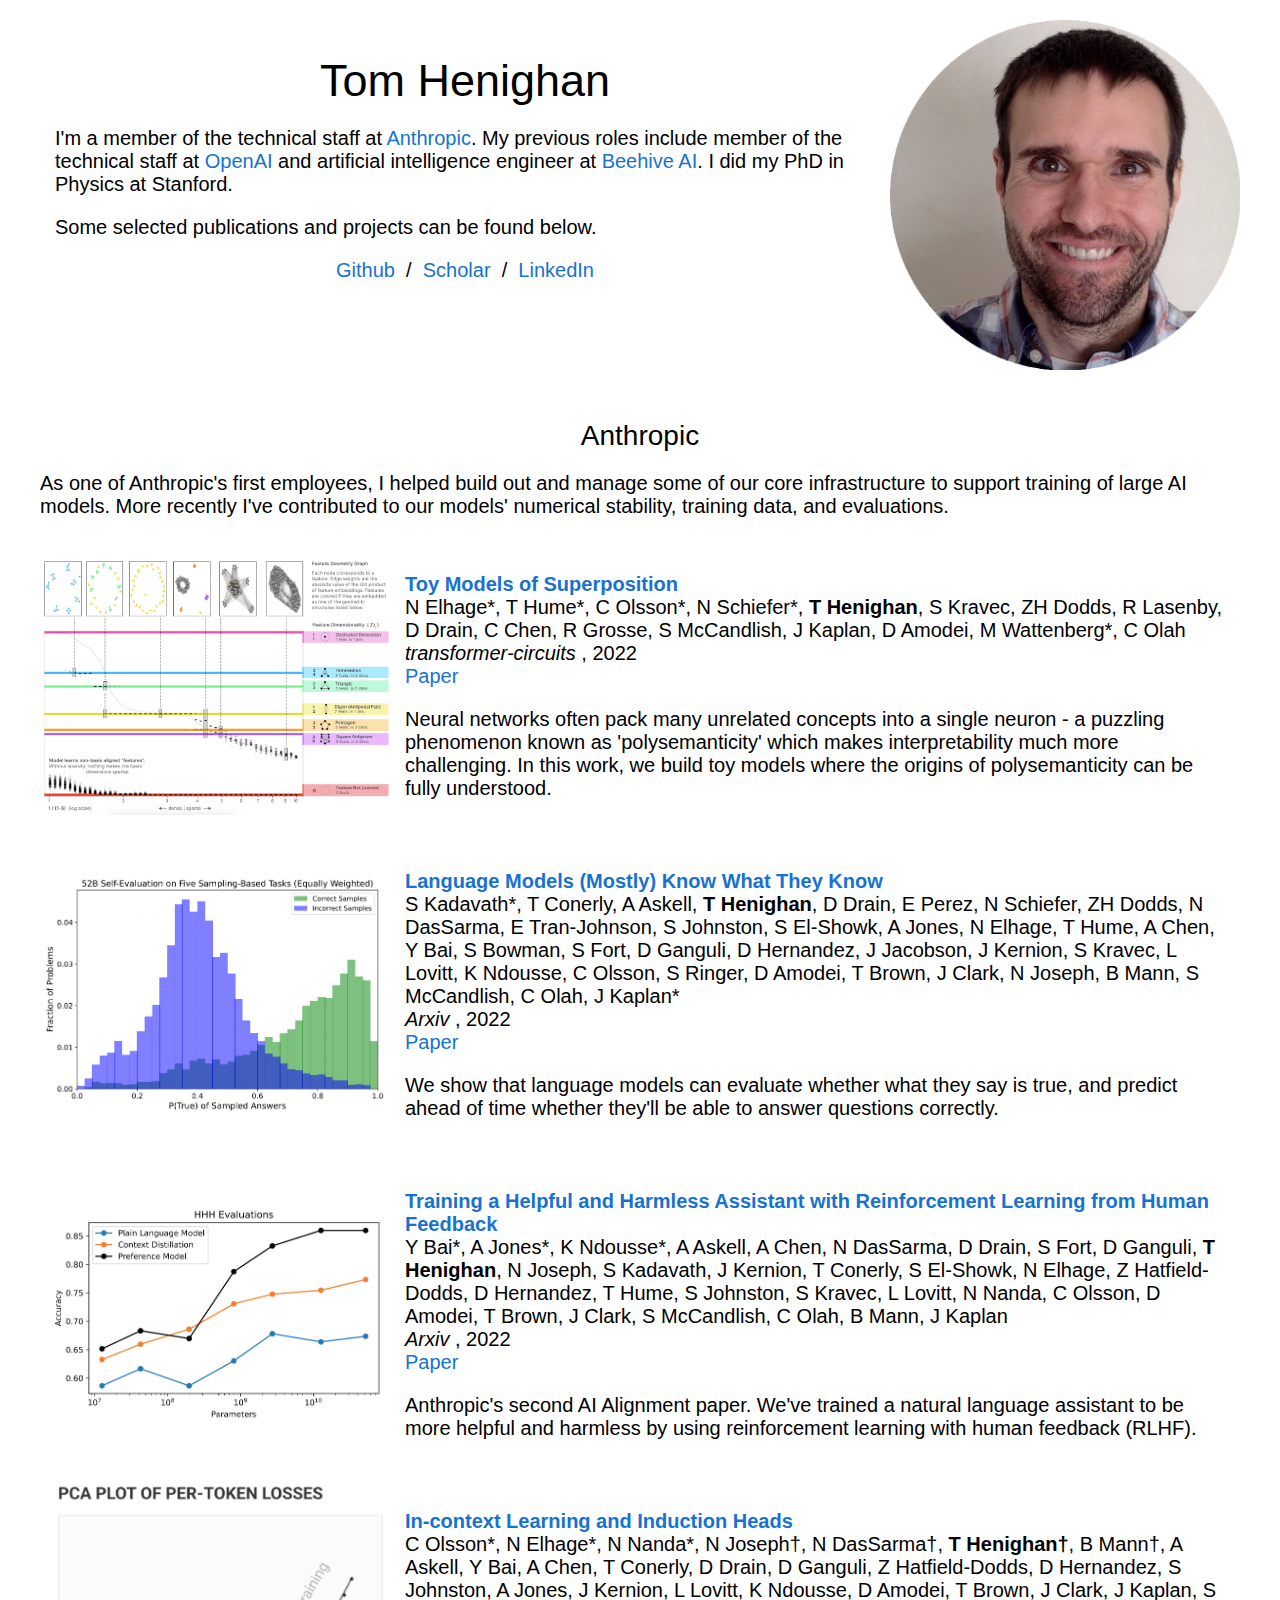
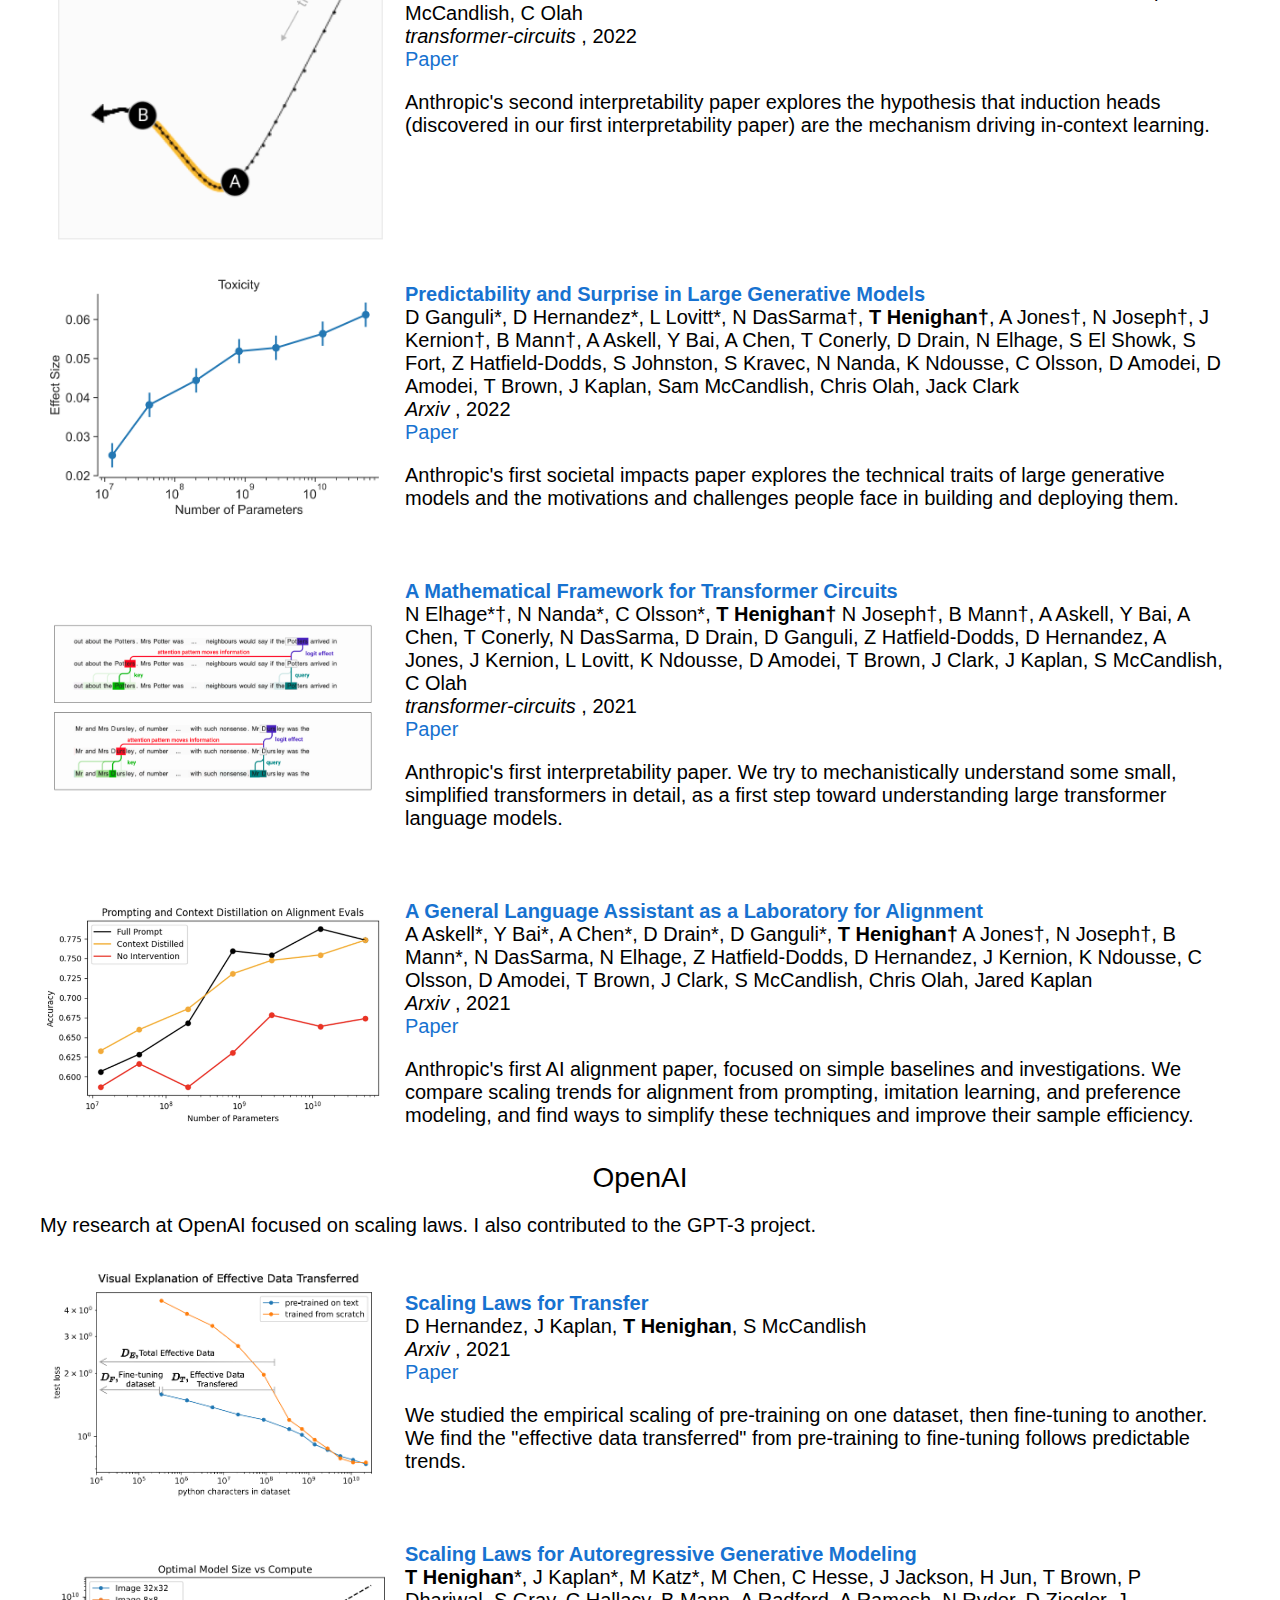
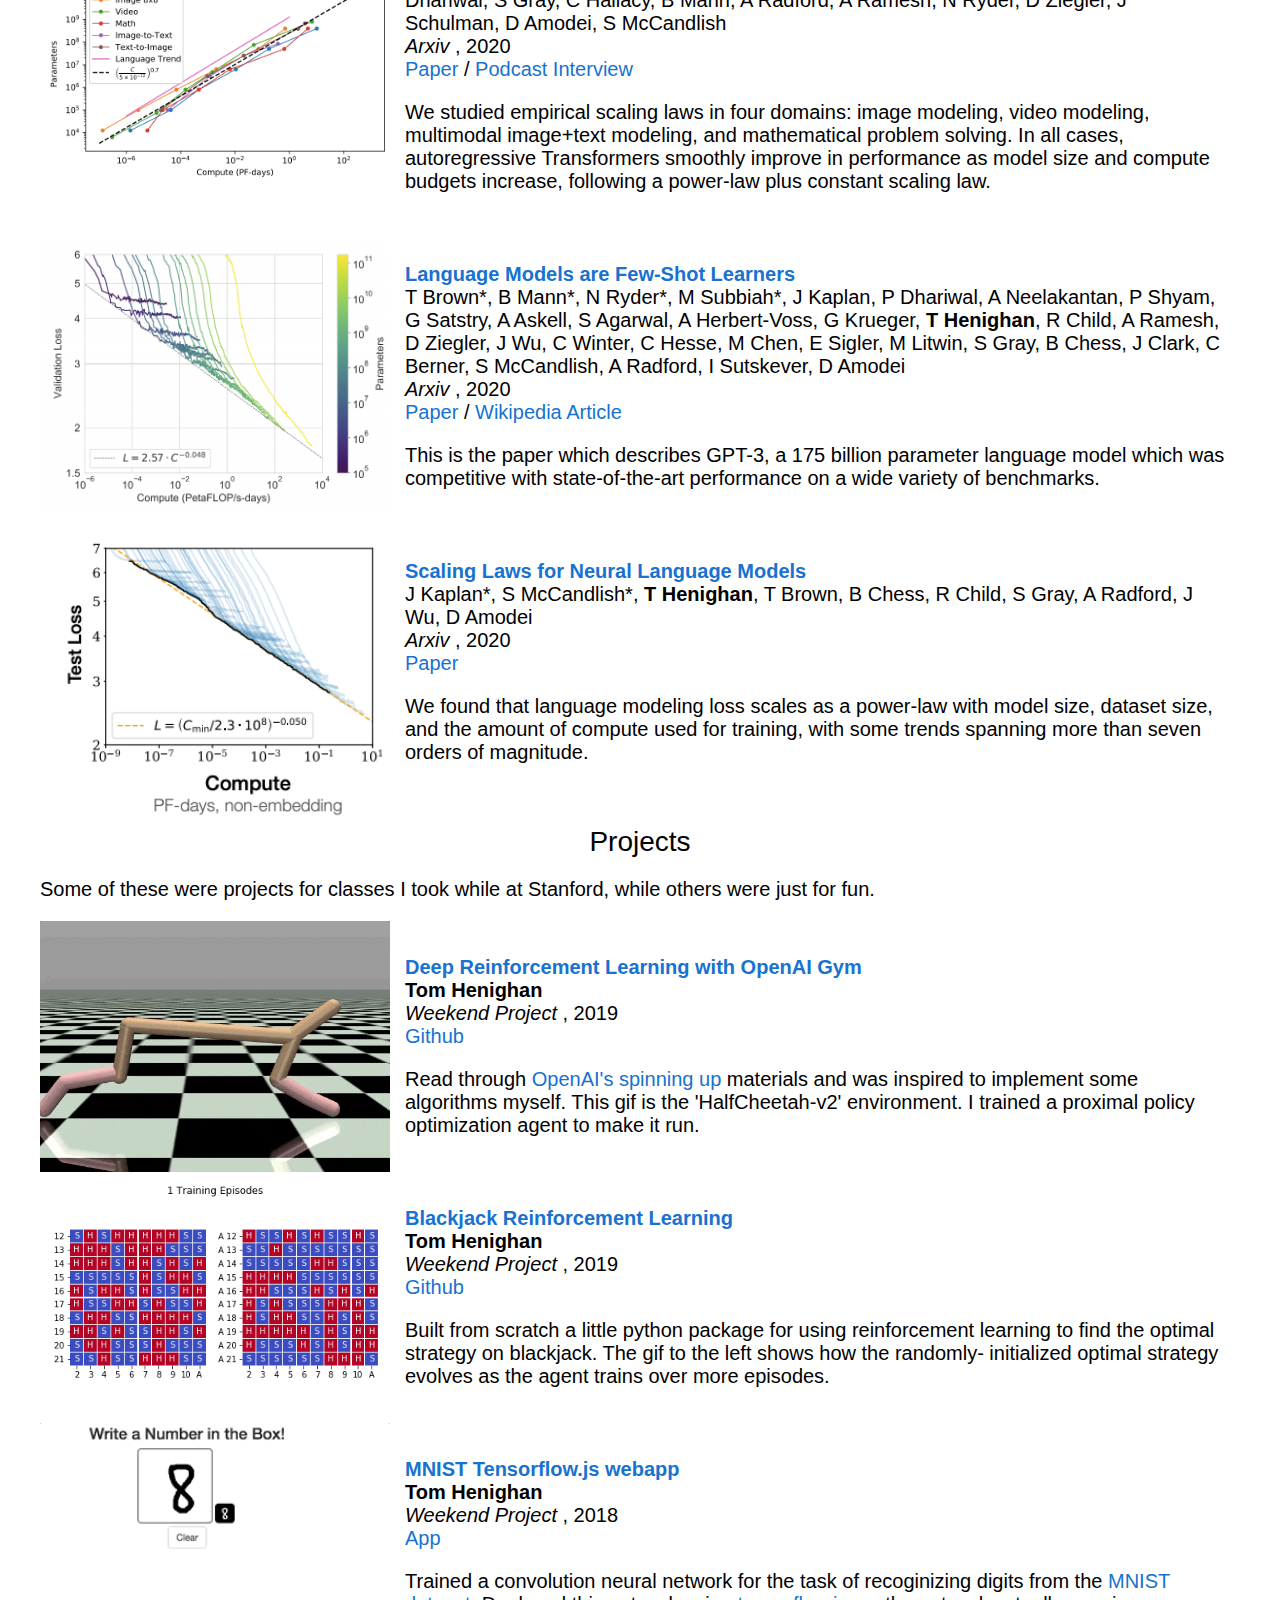
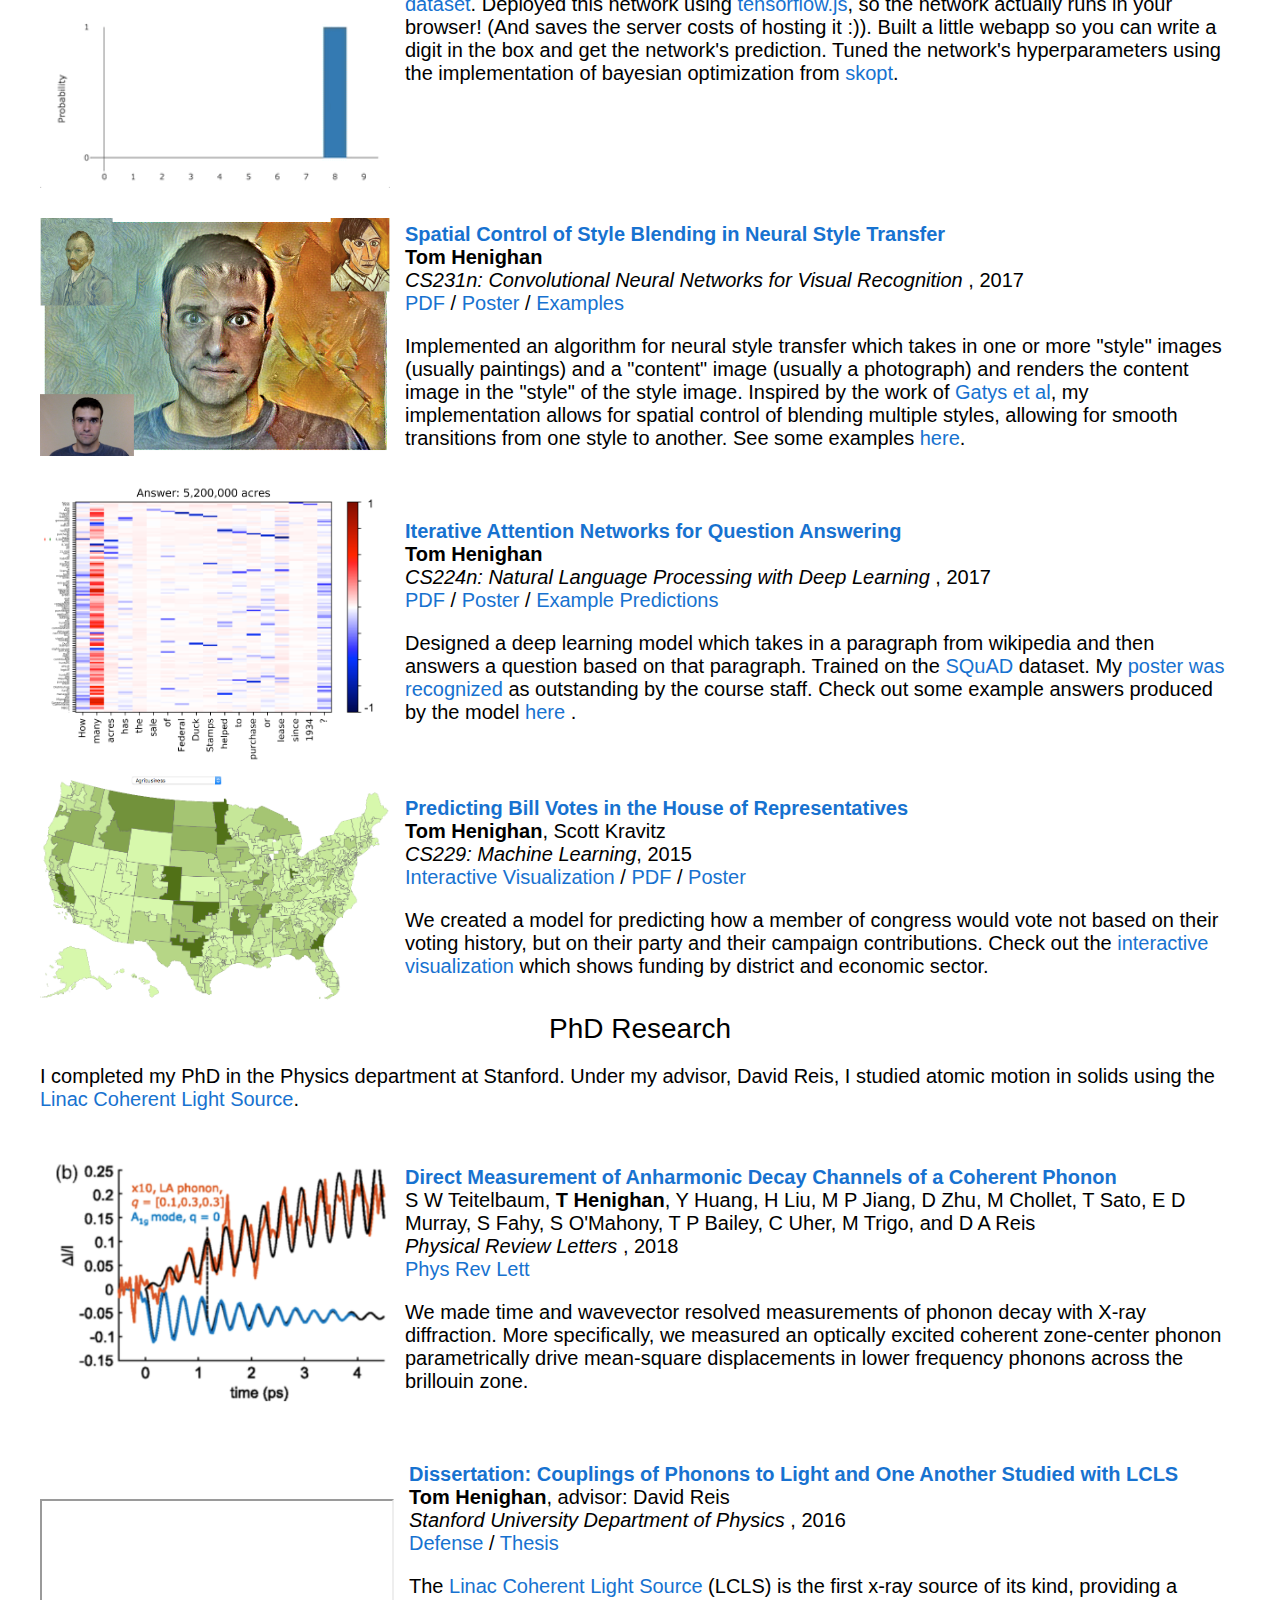
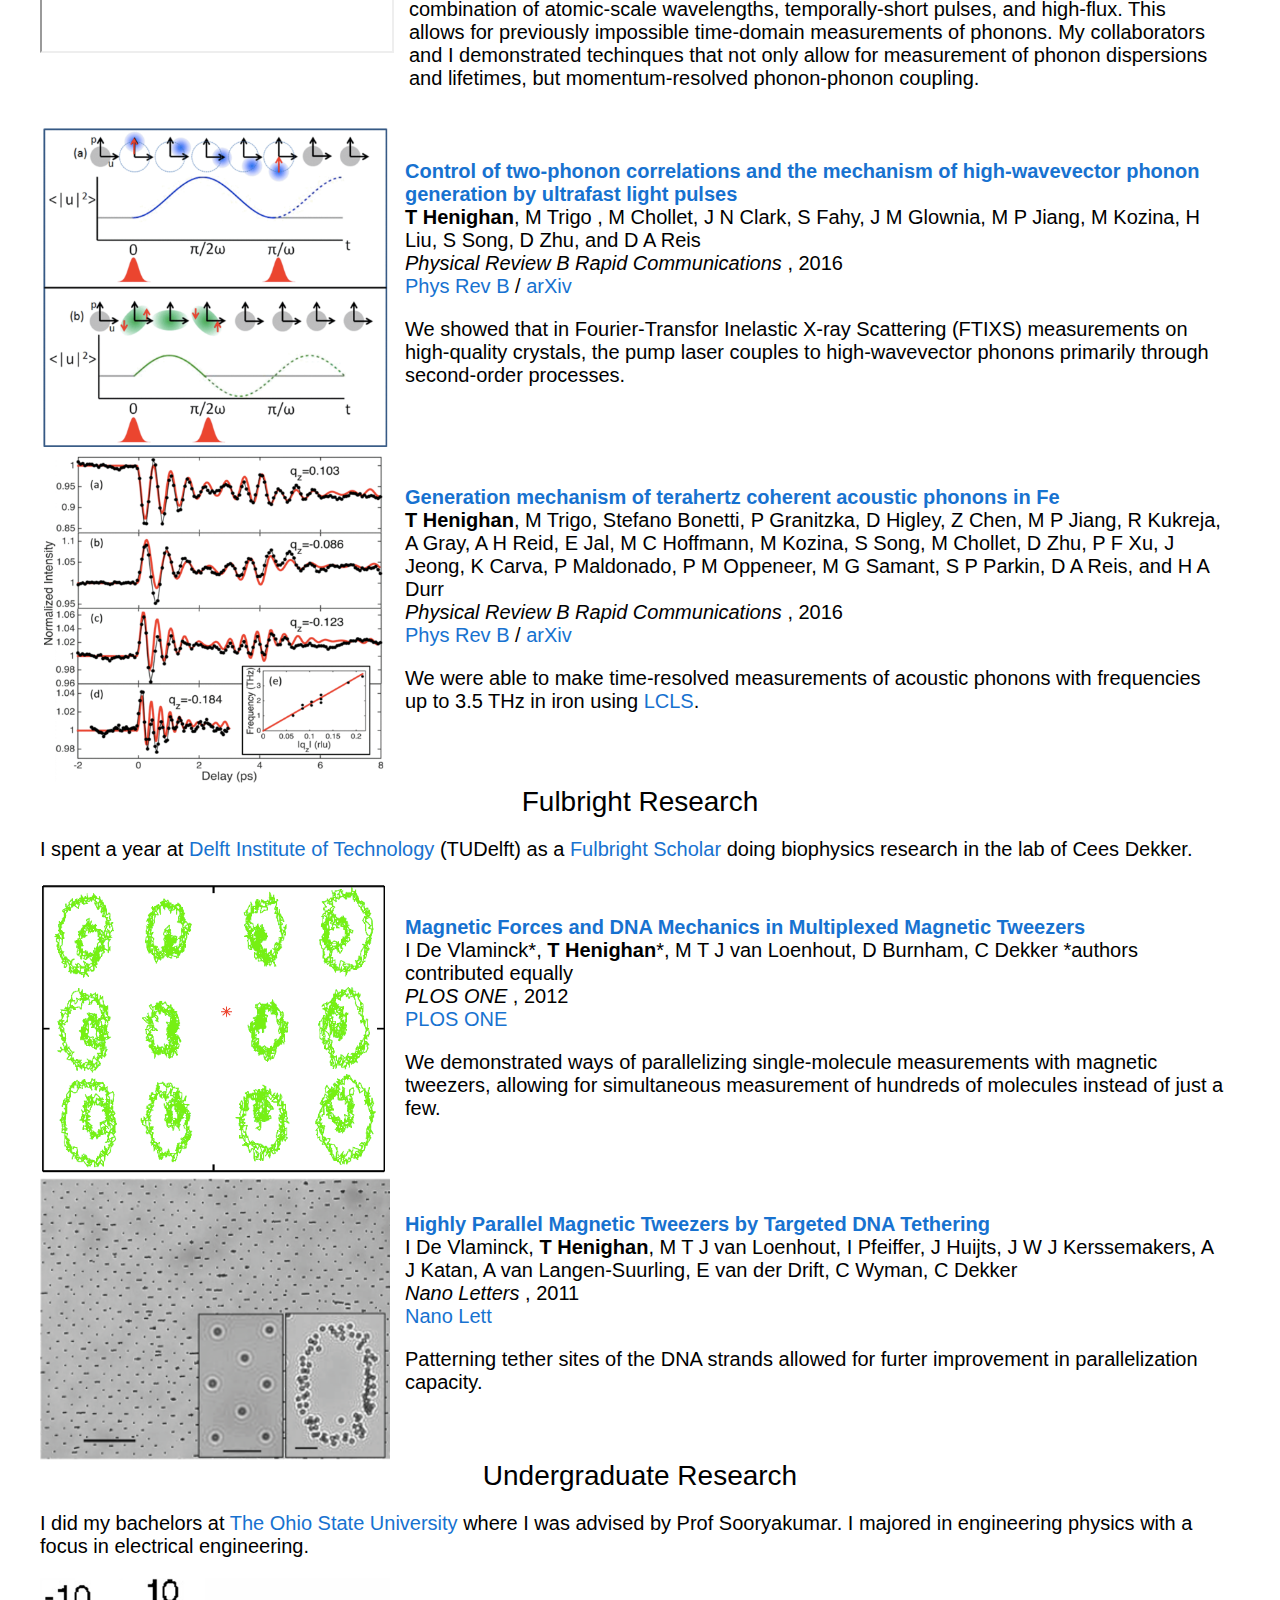
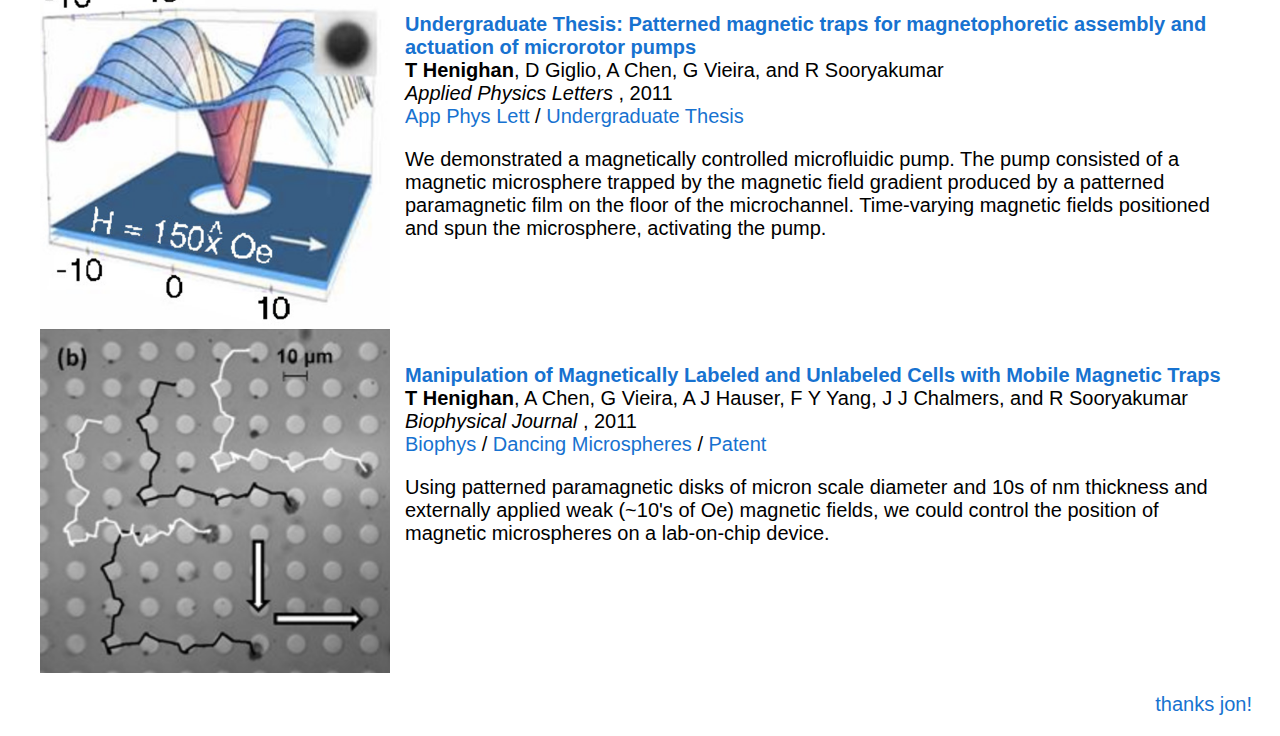
==== commit c154e72e: "a couple new papers, update anthropic contributions" ====
--- a/index.html
+++ b/index.html
@@ -45,7 +45,7 @@
         <p>
         </p>
         <p>
-          Some projects and publications can be found below.
+          Some selected publications and projects can be found below.
         </p>
         <p align="center">
           <a target="_blank" href="https://github.com/henighan">Github</a>
@@ -66,10 +66,84 @@
     <heading>Anthropic</heading>
     <p>
       As one of Anthropic's first employees, I helped build out and manage some
-      of our core infrastructure to support training of large AI models. I also
-      did some studies on the numerical stability of large language model
-      training.
+      of our core infrastructure to support training of large AI models. More
+      recently I've contributed to our models' numerical stability, training
+      data, and evaluations.
     </p>
+
+
+    <div class="content-row">
+      <div class="content-pic">
+        <a target="_blank" href="https://transformer-circuits.pub/2022/toy_model/index.html">
+          <img src="./images/toy_model.png">
+        </a>
+      </div>
+      <div class="content-text">
+        <p>
+          <a target="_blank" href="https://transformer-circuits.pub/2022/toy_model/index.html">
+            <papertitle>
+              Toy Models of Superposition
+            </papertitle>
+          </a>
+          <br>
+          N Elhage*, T Hume*, C Olsson*, N Schiefer*,
+          <strong>T Henighan</strong>,
+          S Kravec, ZH Dodds, R Lasenby, D Drain, C Chen, R Grosse, S
+          McCandlish, J Kaplan, D Amodei, M Wattenberg*, C Olah
+          <br>
+          <em>
+            transformer-circuits
+          </em>, 2022 &nbsp;
+          <br>
+          <a target="_blank" href="https://transformer-circuits.pub/2022/toy_model/index.html">Paper</a>
+        </p>
+        <p>
+          Neural networks often pack many unrelated concepts into a single
+          neuron - a puzzling phenomenon known as 'polysemanticity' which makes
+          interpretability much more challenging. In this work, we build
+          toy models where the origins of polysemanticity can be fully
+          understood.
+        </p>
+      </div>
+    </div>
+
+
+    <div class="content-row">
+      <div class="content-pic">
+        <a target="_blank" href="https://arxiv.org/pdf/2207.05221.pdf">
+          <img src="./images/pik_idk.png">
+        </a>
+      </div>
+      <div class="content-text">
+        <p>
+          <a target="_blank" href="https://arxiv.org/pdf/2207.05221.pdf">
+            <papertitle>
+              Language Models (Mostly) Know What They Know
+            </papertitle>
+          </a>
+          <br>
+          S Kadavath*, T Conerly, A Askell,
+          <strong>T Henighan</strong>,
+          D Drain, E Perez, N Schiefer, ZH Dodds, N DasSarma, E Tran-Johnson, S
+          Johnston, S El-Showk, A Jones, N Elhage, T Hume, A Chen, Y Bai, S
+          Bowman, S Fort, D Ganguli, D Hernandez, J Jacobson, J Kernion, S
+          Kravec, L Lovitt, K Ndousse, C Olsson, S Ringer, D Amodei, T Brown, J
+          Clark, N Joseph, B Mann, S McCandlish, C Olah, J Kaplan*
+          <br>
+          <em>
+            Arxiv
+          </em>, 2022 &nbsp;
+          <br>
+          <a target="_blank" href="https://arxiv.org/pdf/2207.05221.pdf">Paper</a>
+        </p>
+        <p>
+          We show that language models can evaluate whether what they say is
+          true, and predict ahead of time whether they'll be able to answer
+          questions correctly.
+        </p>
+      </div>
+    </div>
+
 
     <div class="content-row">
       <div class="content-pic">
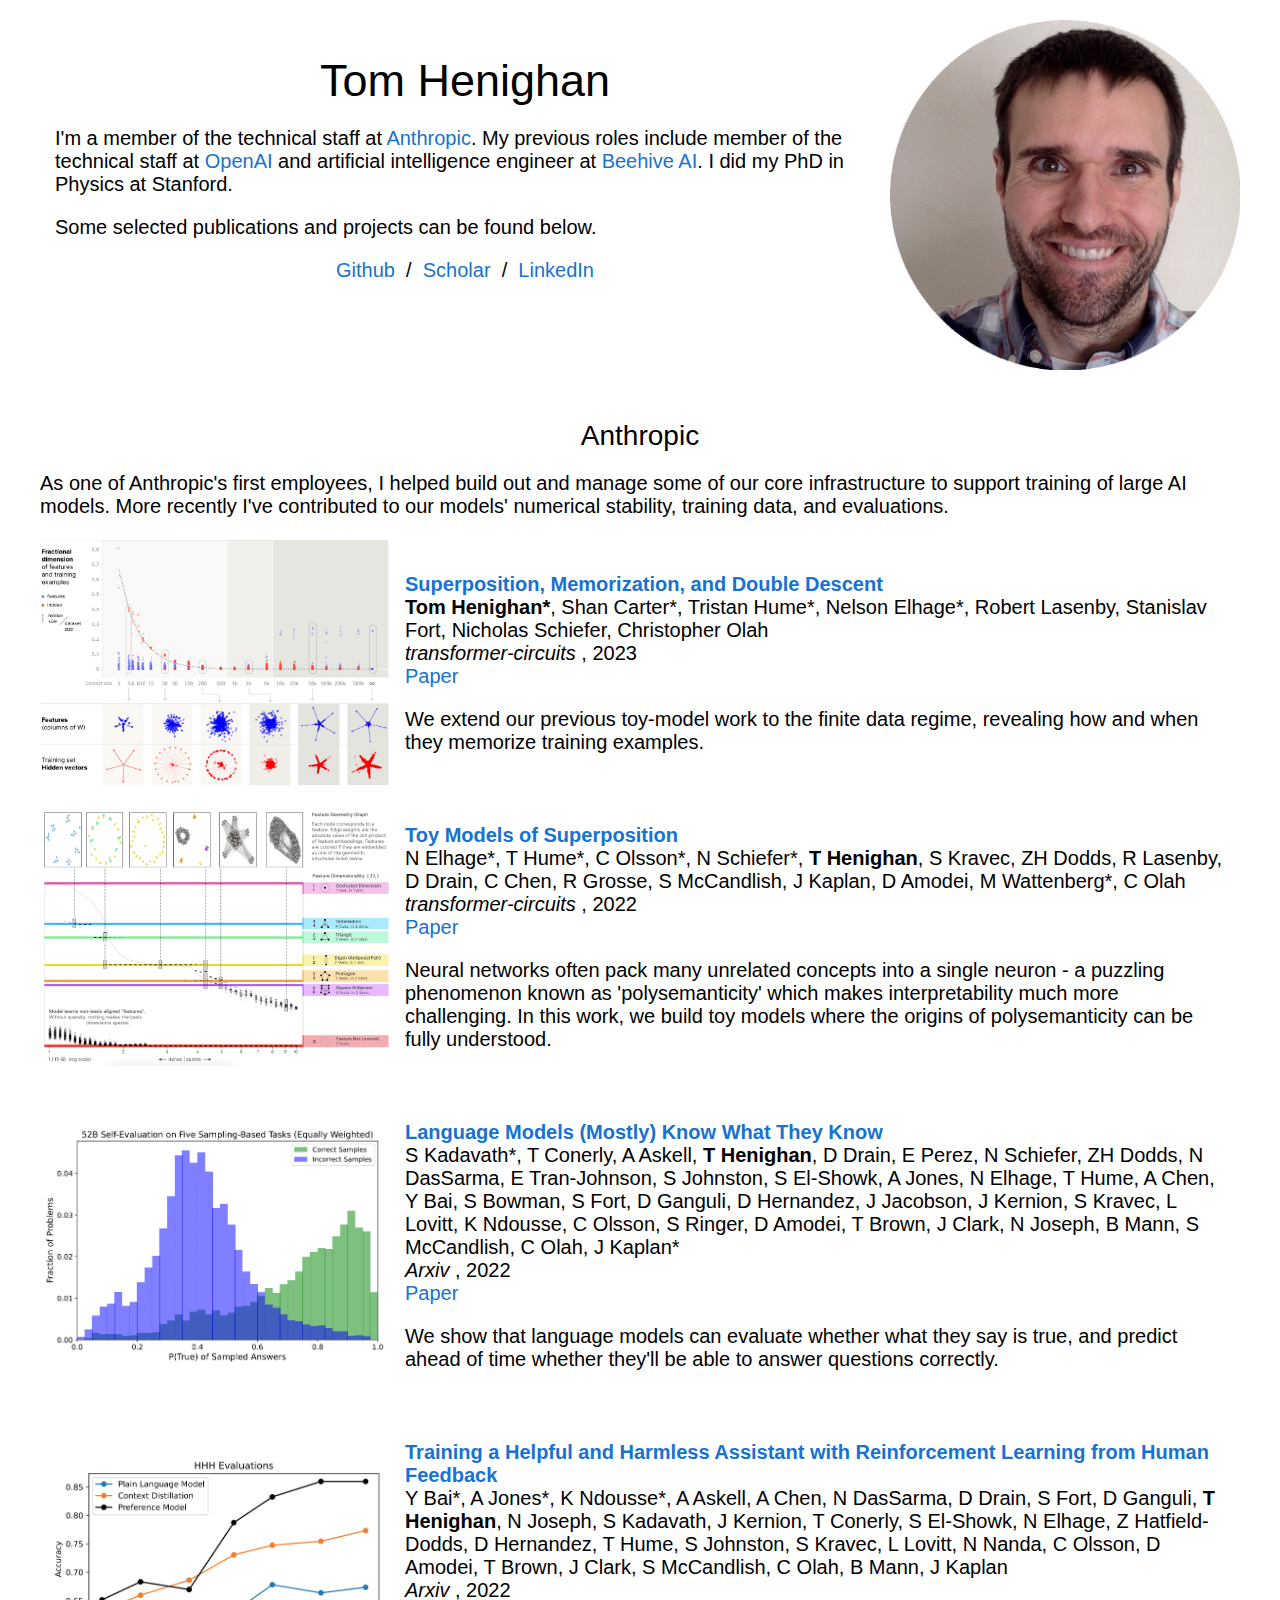
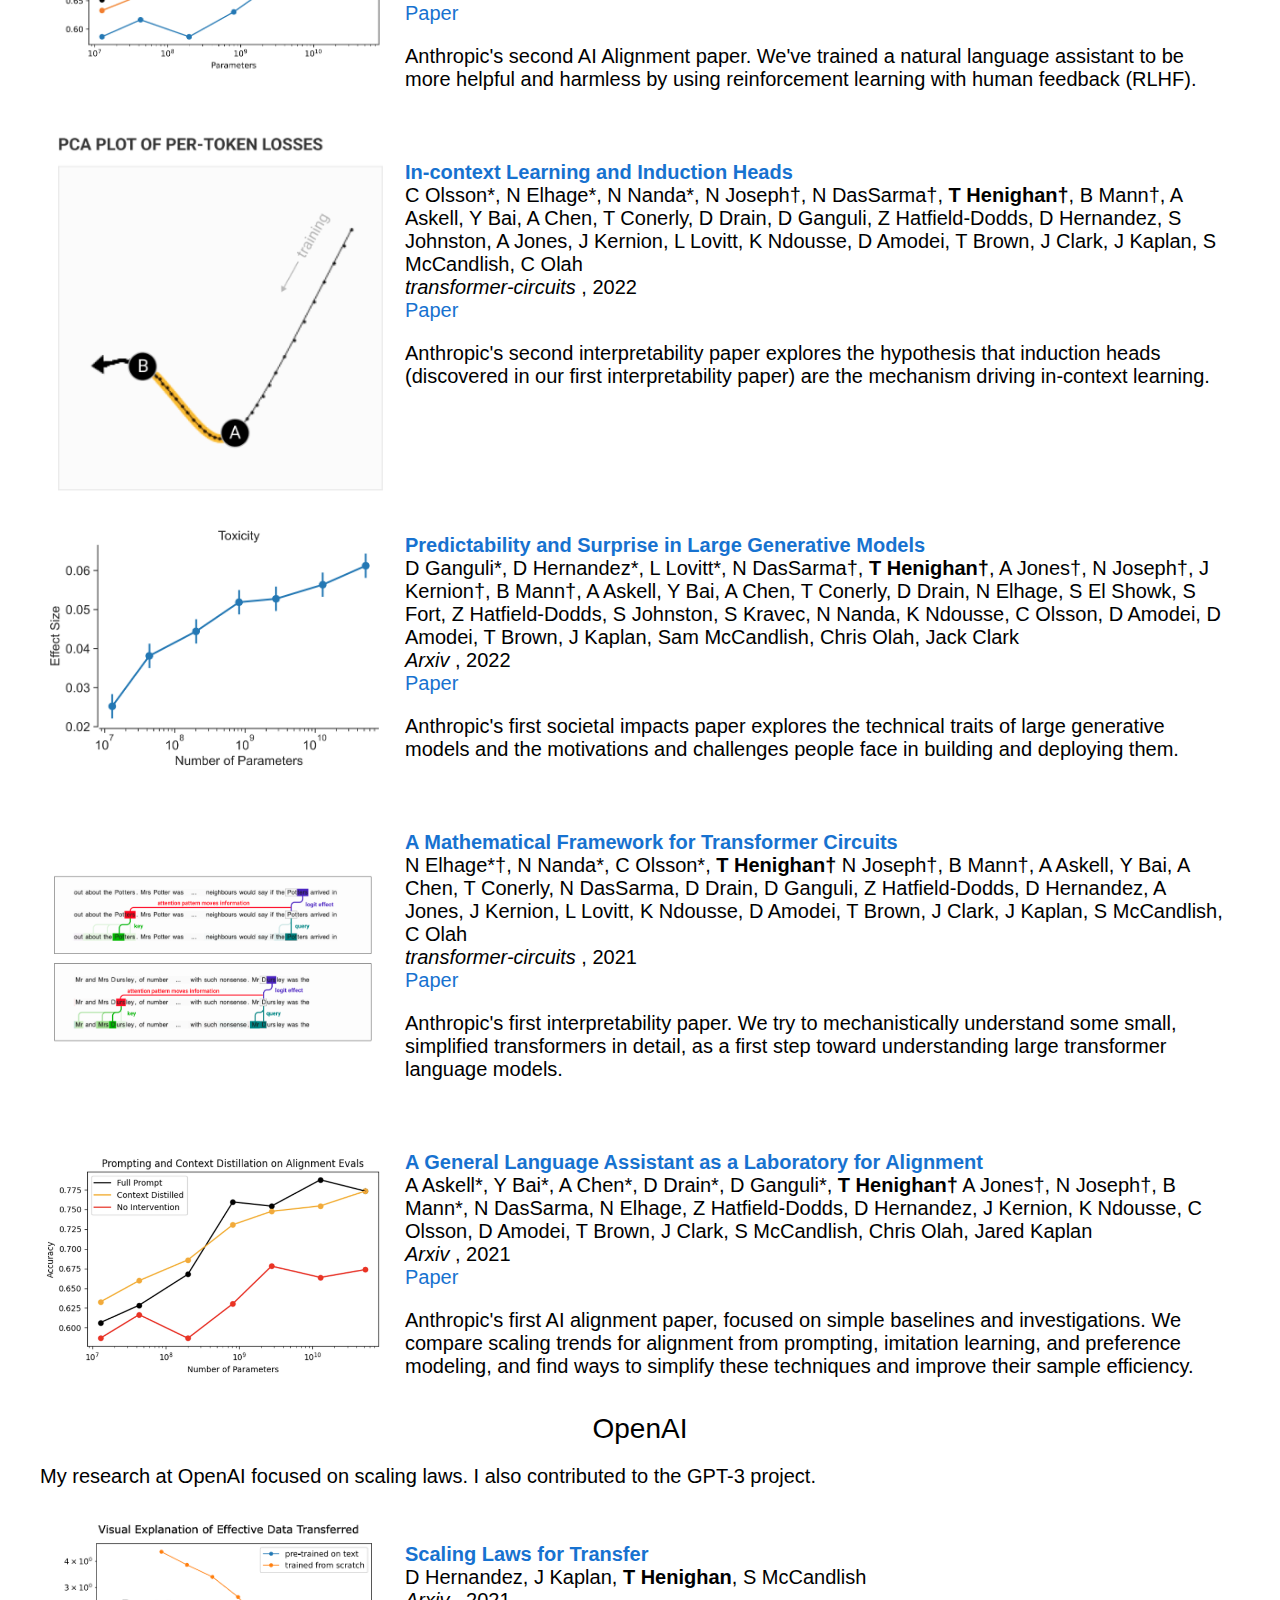
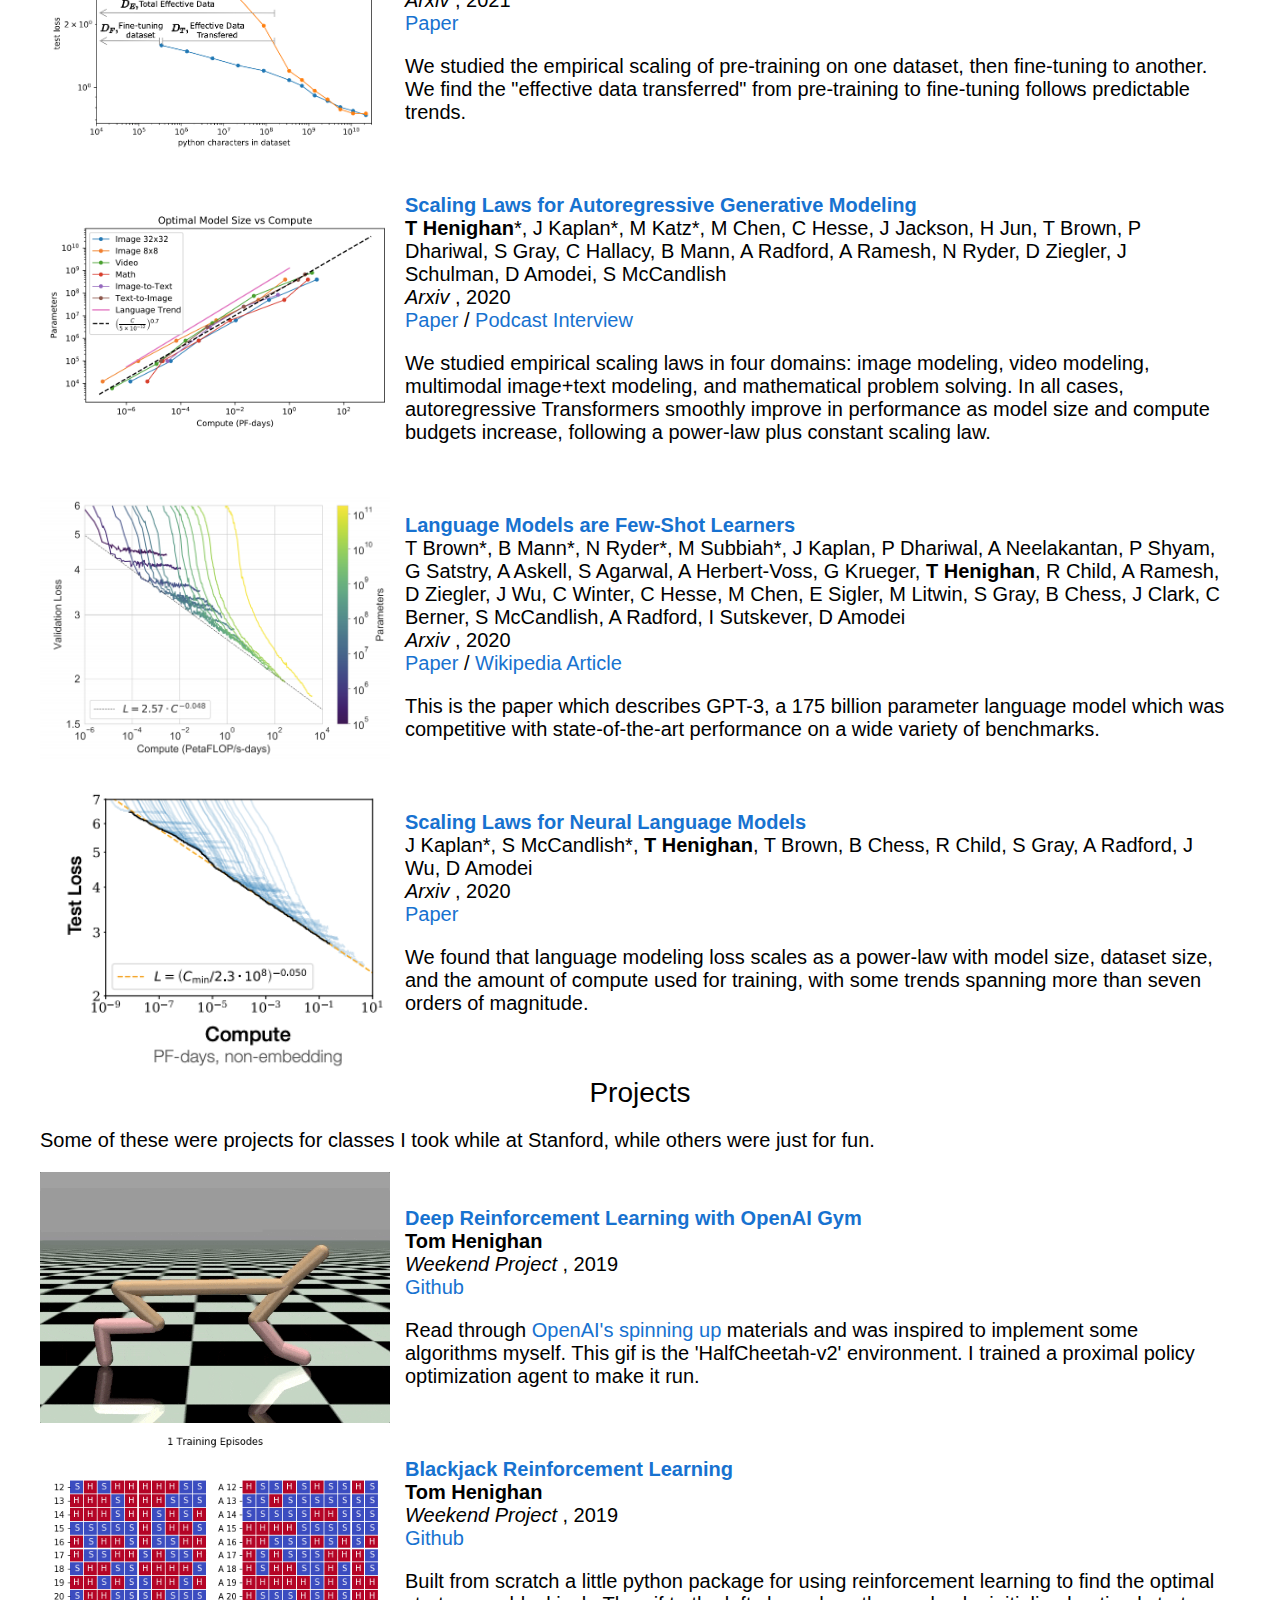
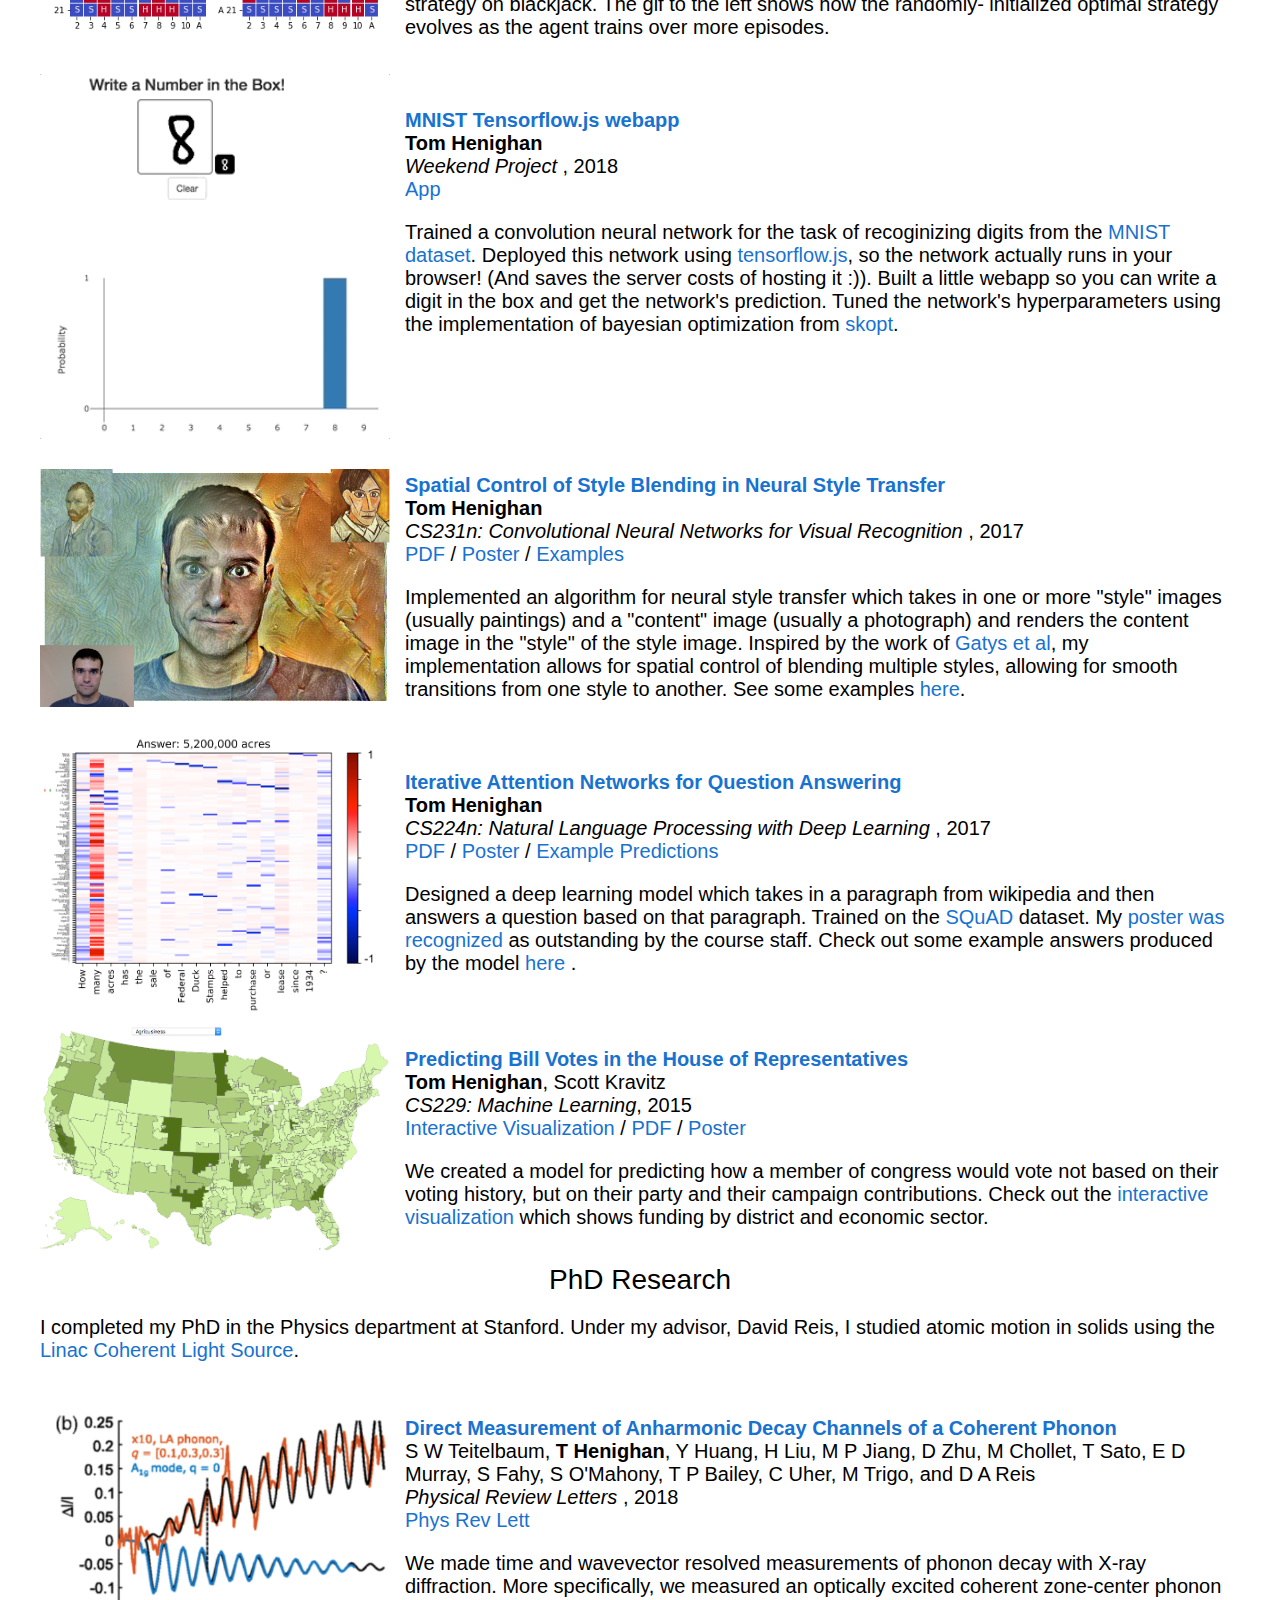
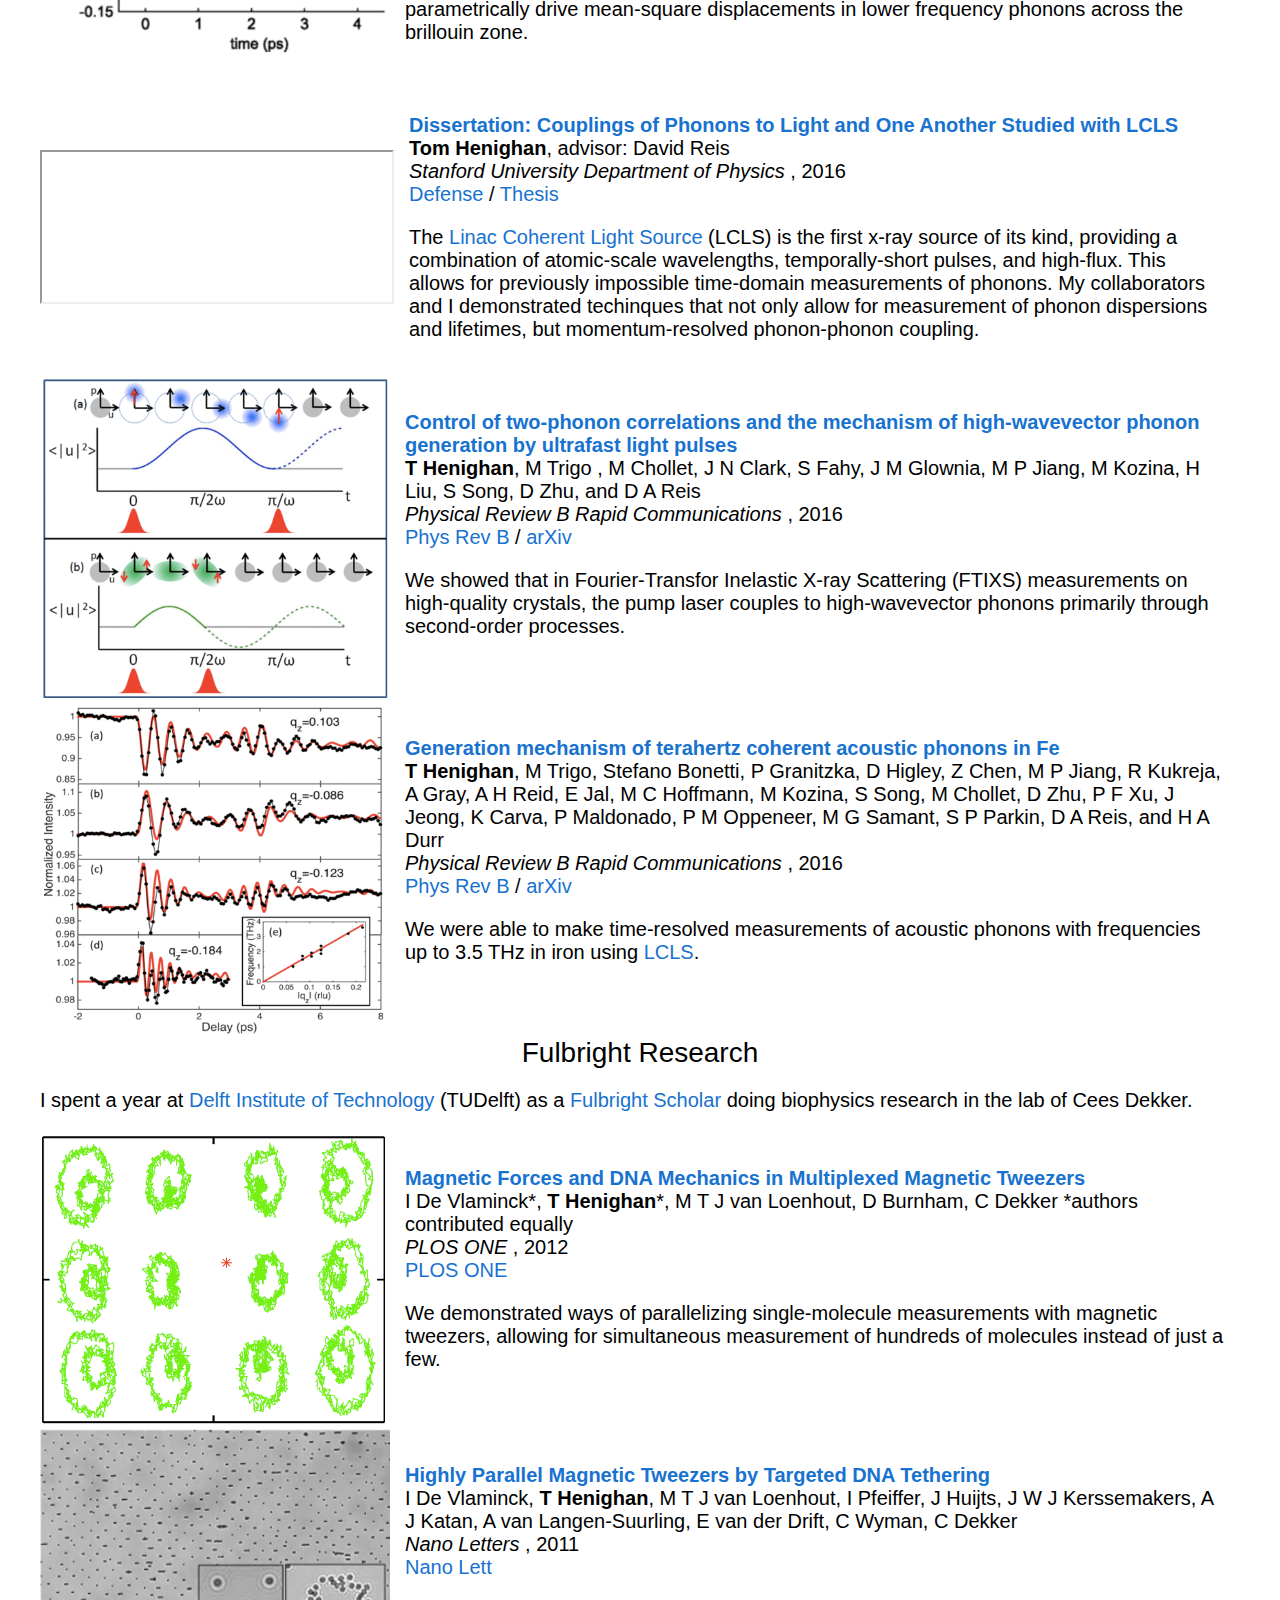
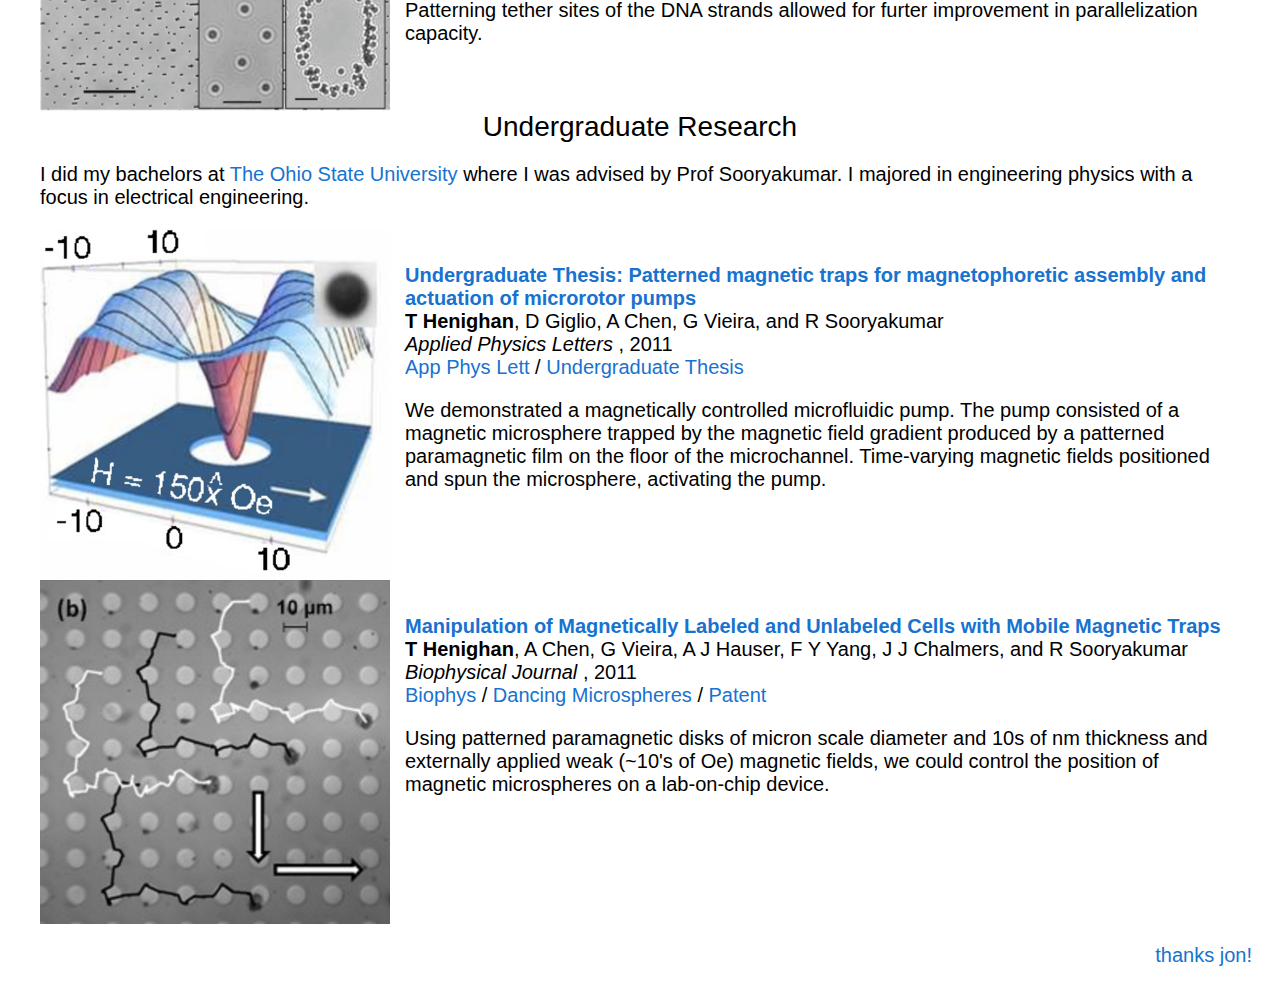
==== commit f9ffaff8: "add finite data toy model paper" ====
--- a/index.html
+++ b/index.html
@@ -70,6 +70,36 @@
       recently I've contributed to our models' numerical stability, training
       data, and evaluations.
     </p>
+
+    <div class="content-row">
+      <div class="content-pic">
+        <a target="_blank" href="https://transformer-circuits.pub/2023/toy-double-descent/index.html">
+          <img src="./images/toy_frac_dims_downsized.jpg">
+        </a>
+      </div>
+      <div class="content-text">
+        <p>
+          <a target="_blank" href="https://transformer-circuits.pub/2023/toy-double-descent/index.html">
+            <papertitle>
+              Superposition, Memorization, and Double Descent
+            </papertitle>
+          </a>
+          <br>
+          <strong>Tom Henighan*</strong>, Shan Carter*, Tristan Hume*, Nelson Elhage*, Robert Lasenby, Stanislav Fort,
+          Nicholas Schiefer, Christopher Olah
+          <br>
+          <em>
+            transformer-circuits
+          </em>, 2023 &nbsp;
+          <br>
+          <a target="_blank" href="https://transformer-circuits.pub/2023/toy-double-descent/index.html">Paper</a>
+        </p>
+        <p>
+          We extend our previous toy-model work to the finite data regime, revealing how and when they memorize training
+          examples.
+        </p>
+      </div>
+    </div>
 
 
     <div class="content-row">
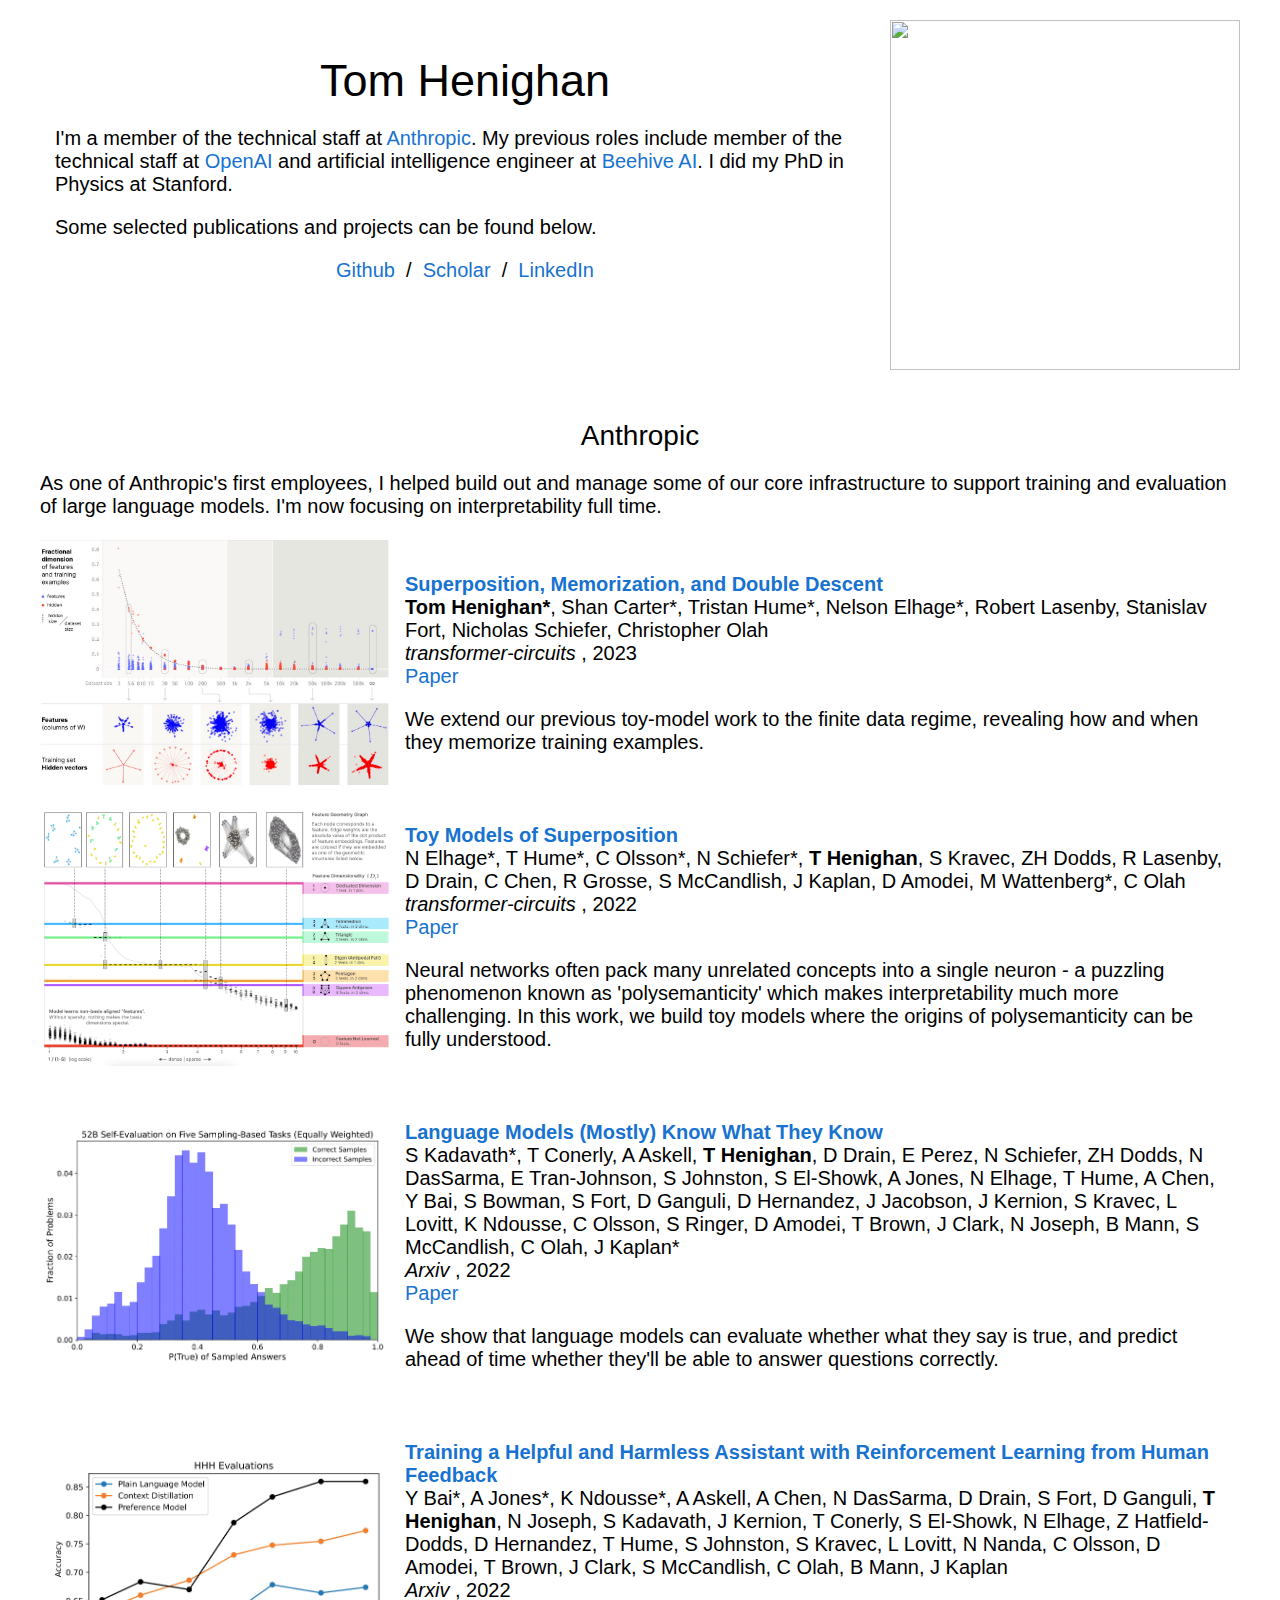
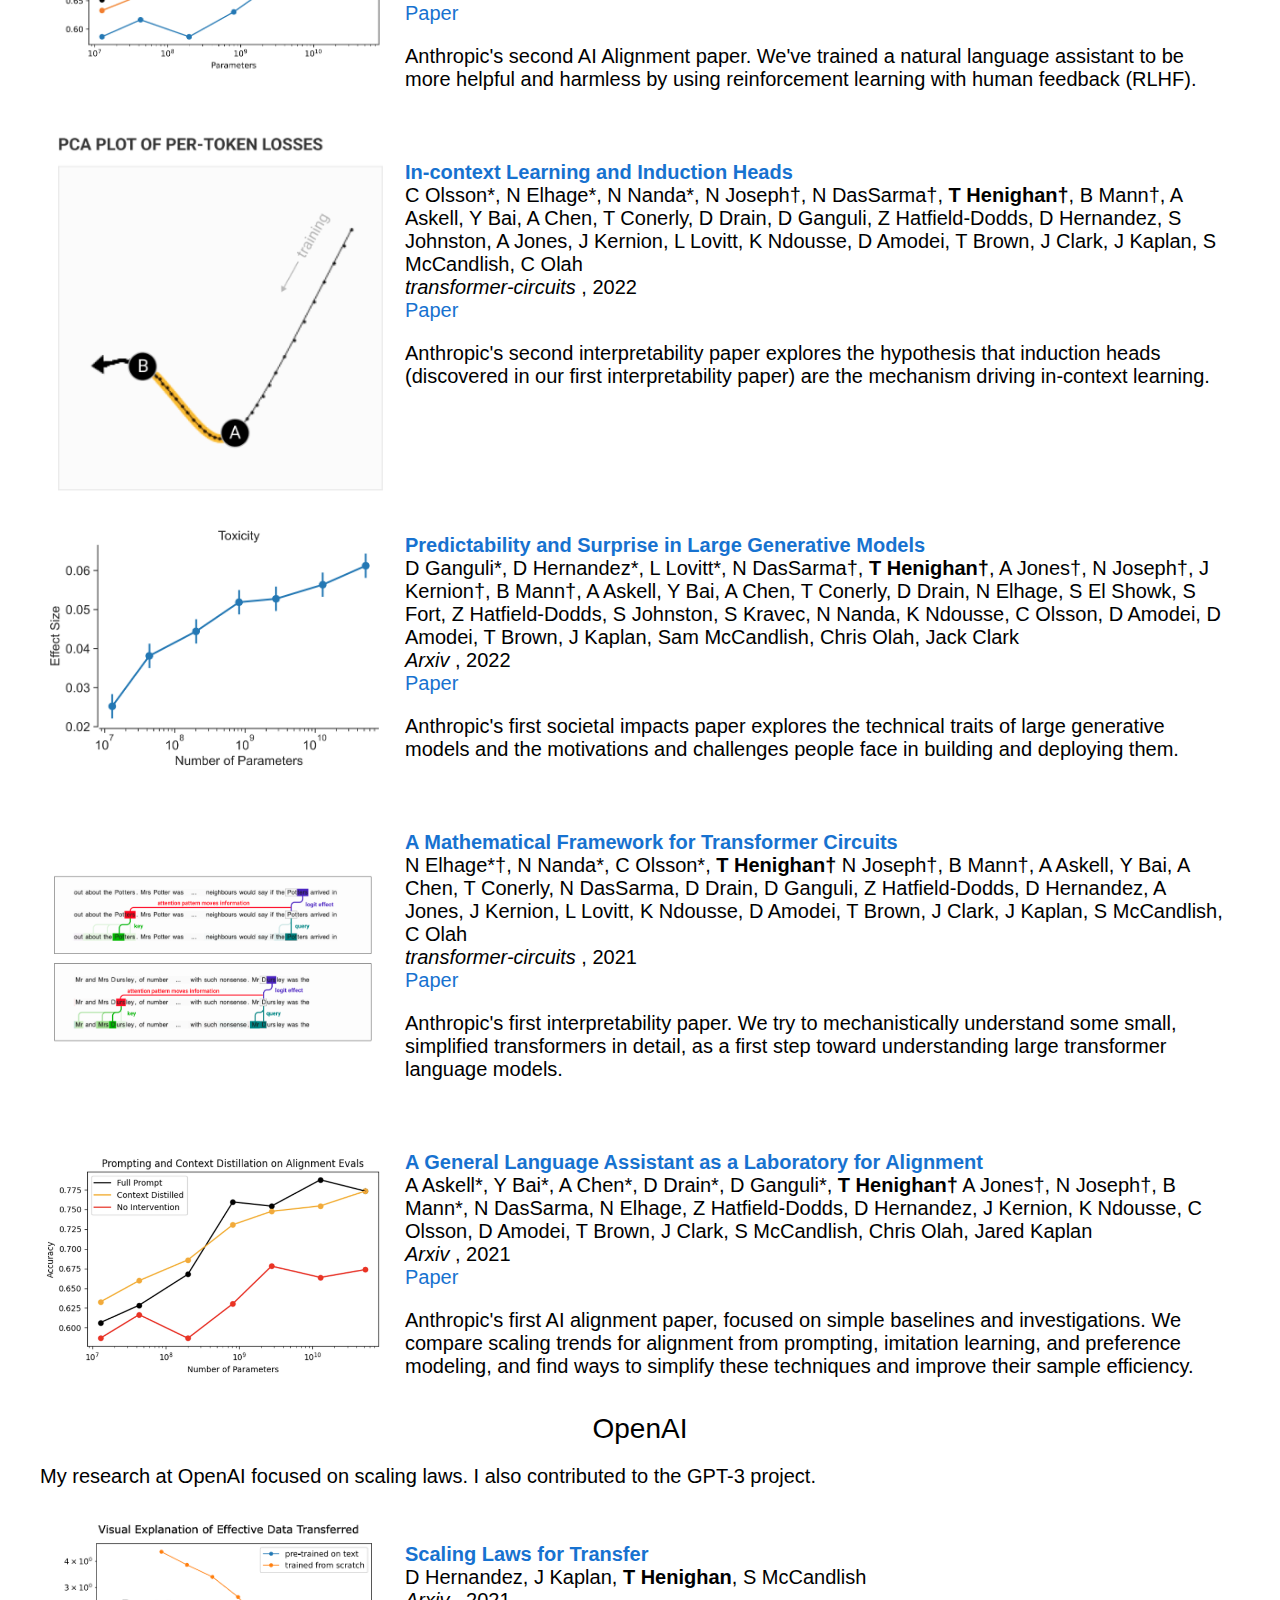
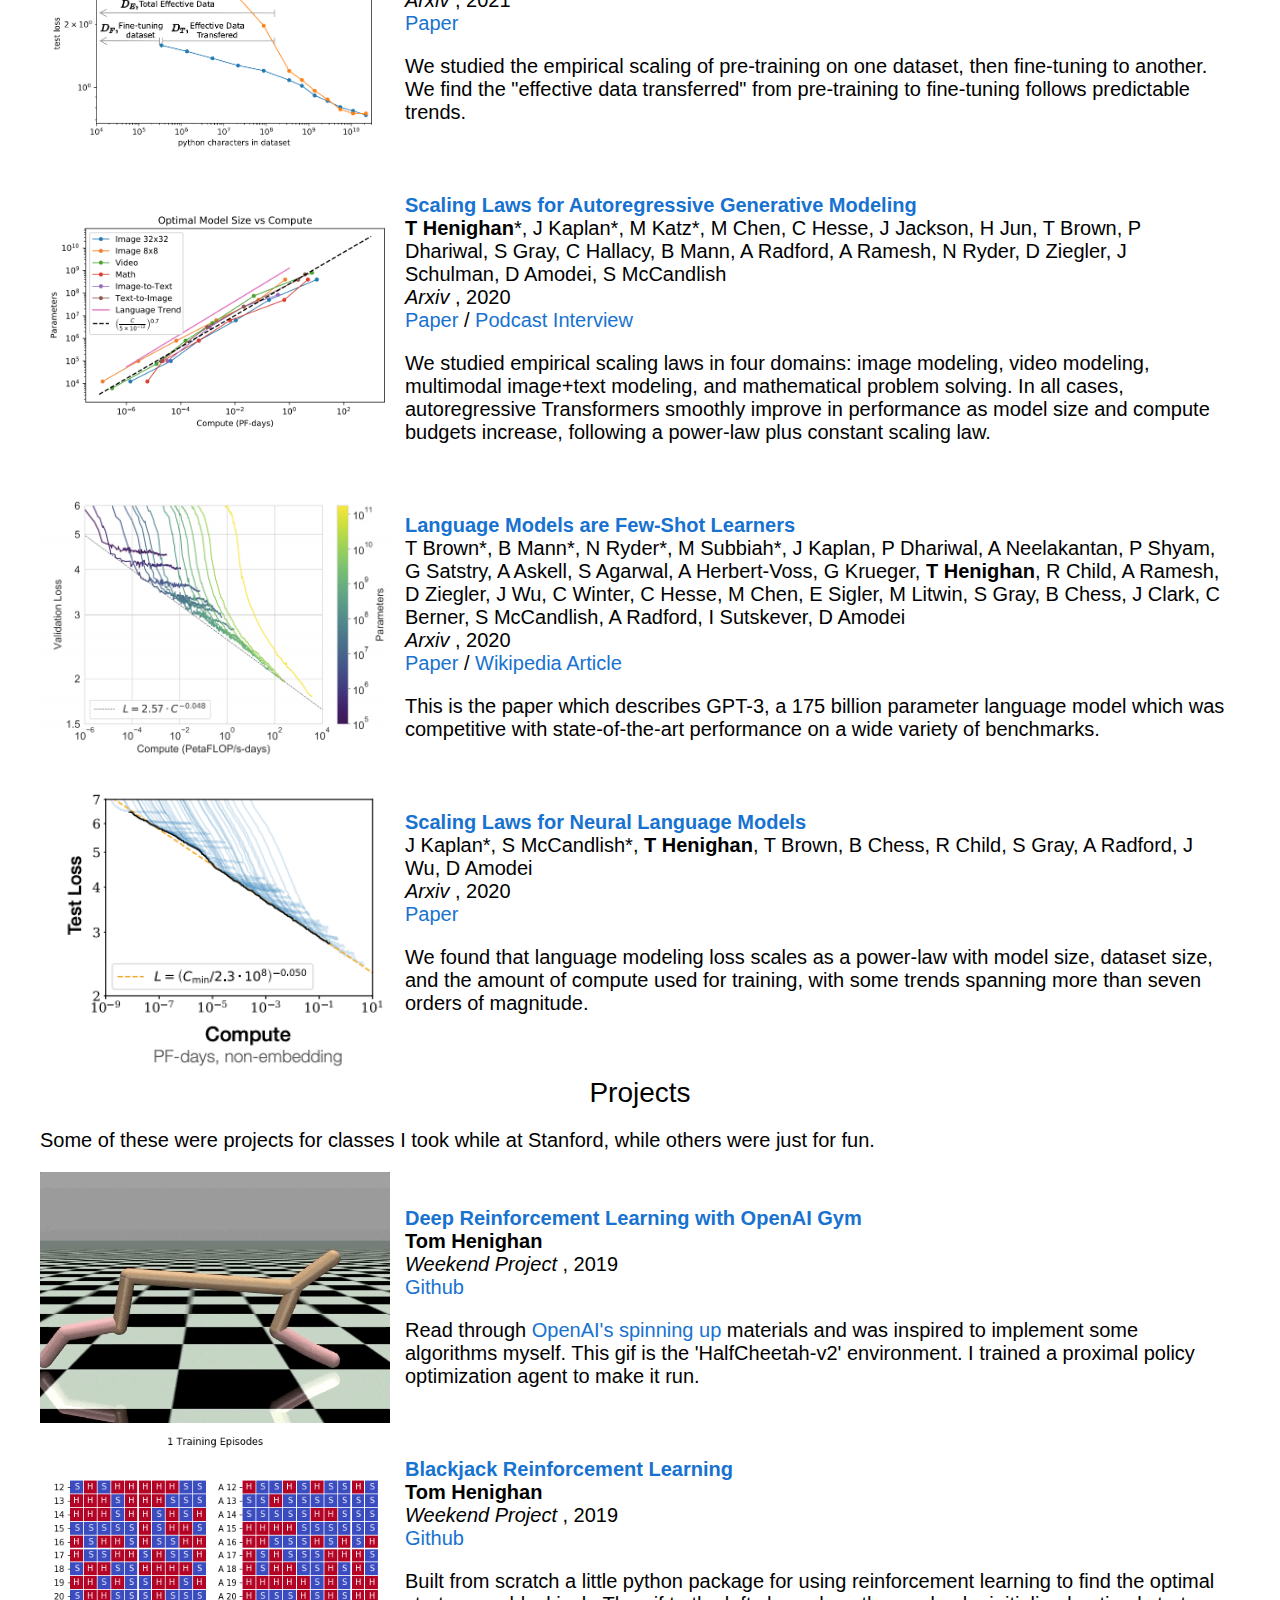
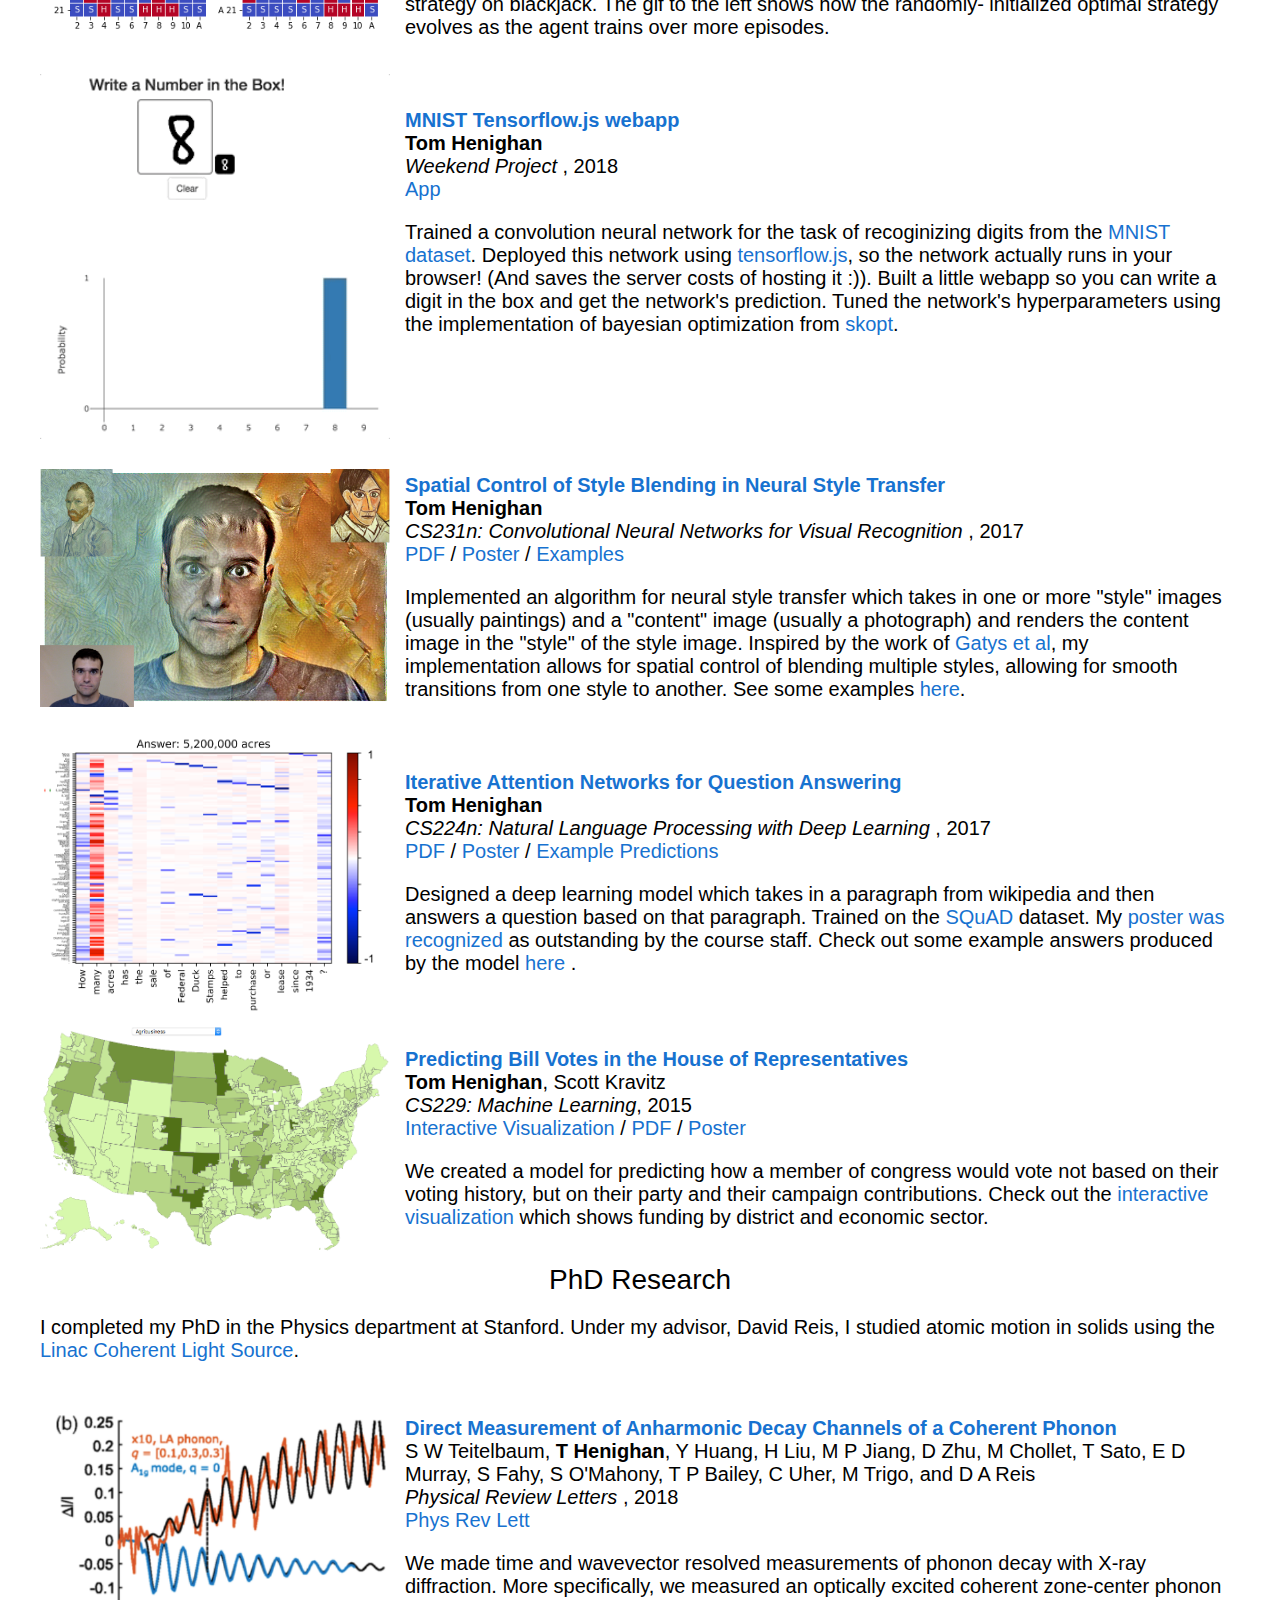
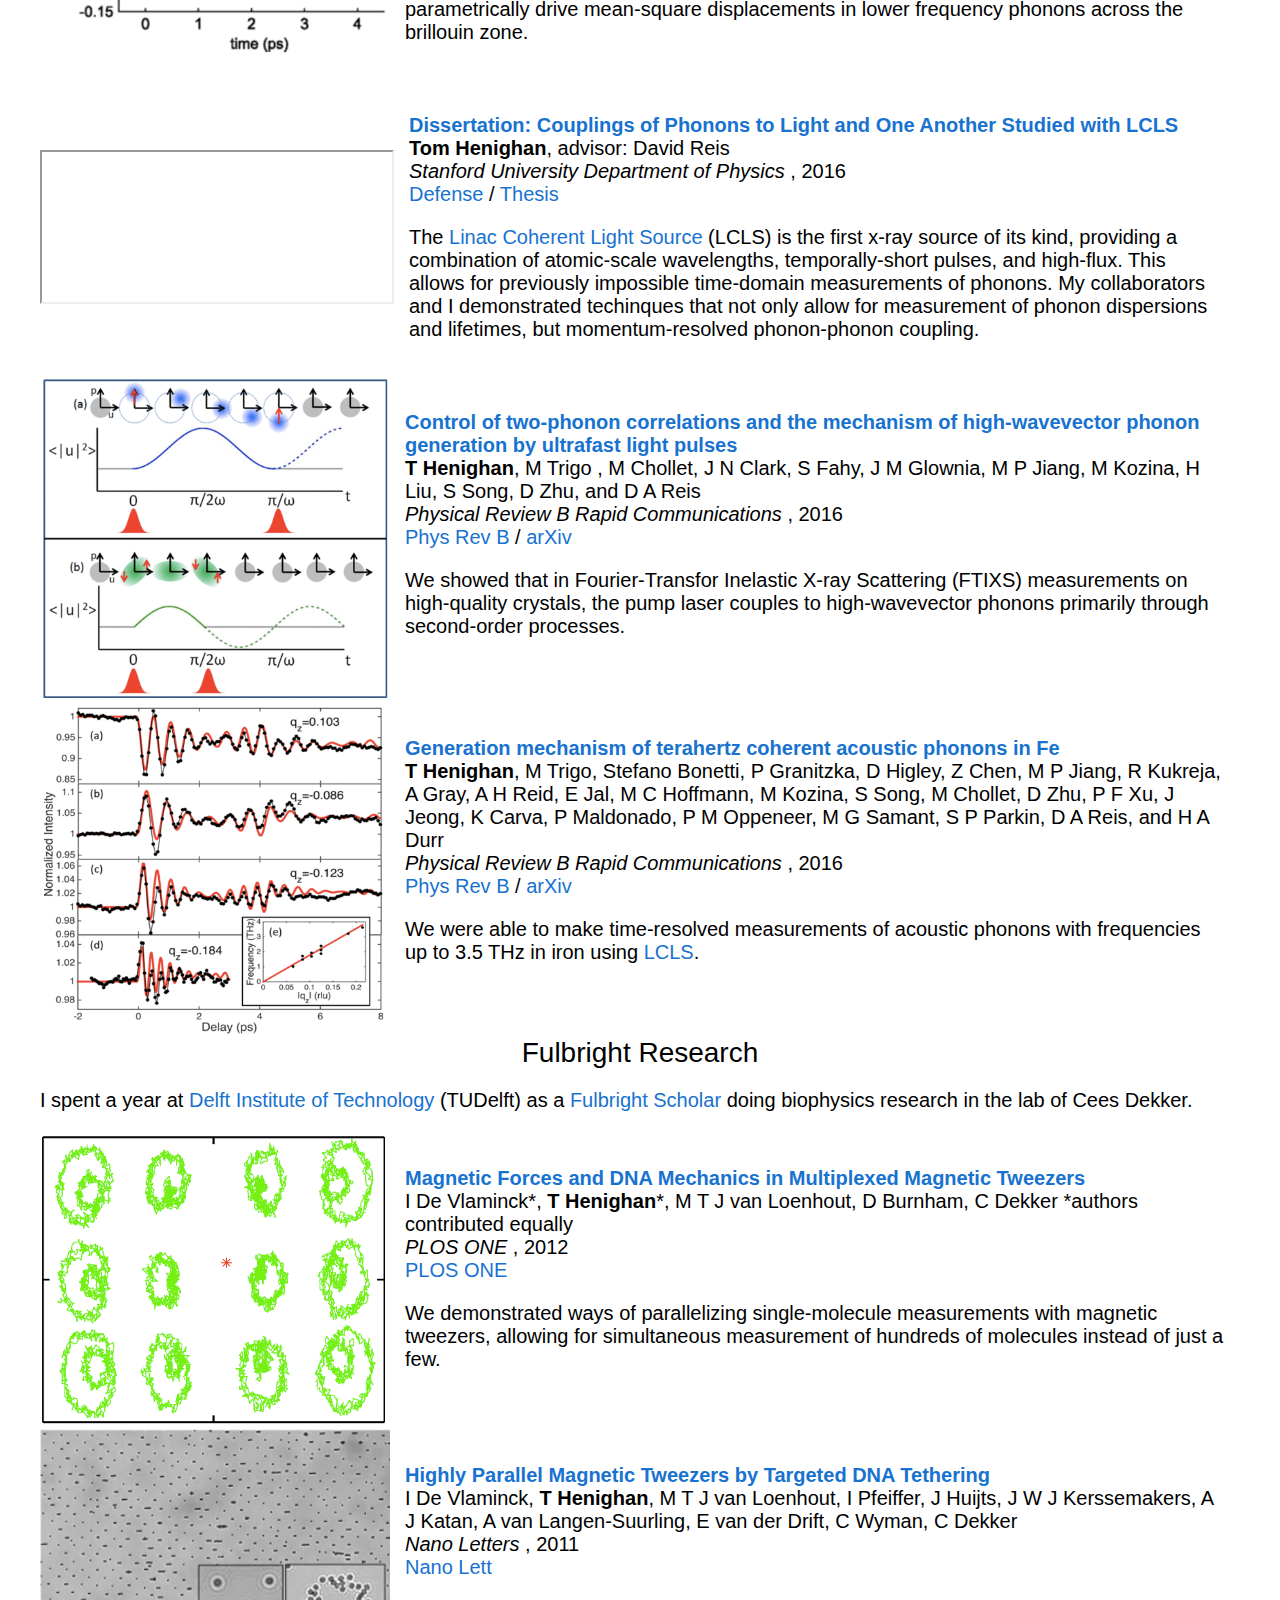
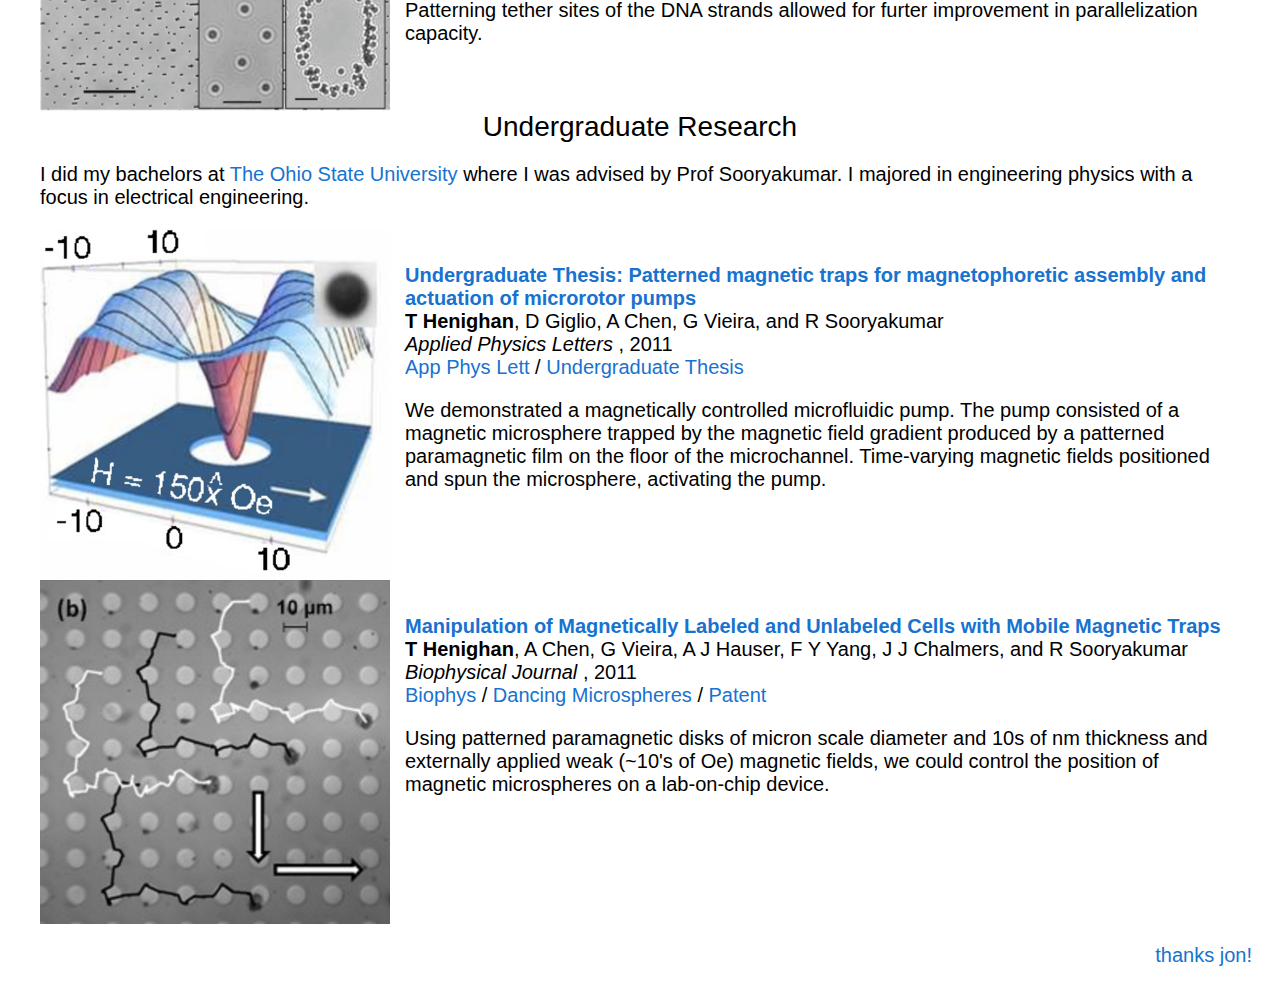
==== commit 31471fb8: "update that Im working on interpretability" ====
--- a/index.html
+++ b/index.html
@@ -57,7 +57,7 @@
         </p>
       </div>
       <div class="header-pic">
-        <img src="./images/maface_round2.gif">
+        <img src="./images/maface6_round.png">
       </div>
     </div>
     <!-- End Header -->
@@ -66,9 +66,8 @@
     <heading>Anthropic</heading>
     <p>
       As one of Anthropic's first employees, I helped build out and manage some
-      of our core infrastructure to support training of large AI models. More
-      recently I've contributed to our models' numerical stability, training
-      data, and evaluations.
+      of our core infrastructure to support training and evaluation of large
+      language models. I'm now focusing on interpretability full time.
     </p>
 
     <div class="content-row">
--- a/style.css
+++ b/style.css
@@ -3,6 +3,7 @@
     color: #1772d0;
     text-decoration: none;
 }
+
 a:focus,
 a:hover {
     color: #f09228;
@@ -89,7 +90,8 @@
     height: 250px;
 }
 
-.content-pic img, iframe {
+.content-pic img,
+iframe {
     display: block;
     margin: auto;
     width: 250px;
@@ -101,26 +103,32 @@
 
 /* For mobile devices */
 @media screen and (max-width: 480px) {
-  body .header-row {
-    display: block;
-  }
-  body .content-row {
-    display: block;
-  }
-  body .header-text {
-    padding: 5px;
-  }
-  body .container {
-      margin: 5px auto 0 auto;
-  }
-  body .content-pic img, iframe {
-      width: 100%;
-  }
-  body .header-pic img {
-      width: 100%;
-      max-width: 250px;
-      height: auto;
-  }
+    body .header-row {
+        display: block;
+    }
+
+    body .content-row {
+        display: block;
+    }
+
+    body .header-text {
+        padding: 5px;
+    }
+
+    body .container {
+        margin: 5px auto 0 auto;
+    }
+
+    body .content-pic img,
+    iframe {
+        width: 100%;
+    }
+
+    body .header-pic img {
+        width: 100%;
+        max-width: 250px;
+        height: auto;
+    }
 }
 
 /* For large screens */
@@ -153,7 +161,18 @@
         height: 350px;
     }
 
-    body .content-pic img, iframe {
+    body .content-pic img,
+    iframe {
         width: 350px;
     }
+}
+
+@media (prefers-color-scheme: dark) {
+
+    :root {
+        color-scheme: light dark;
+        color: rgba(255, 255, 255, 0.87);
+        background-color: #242424;
+    }
+
 }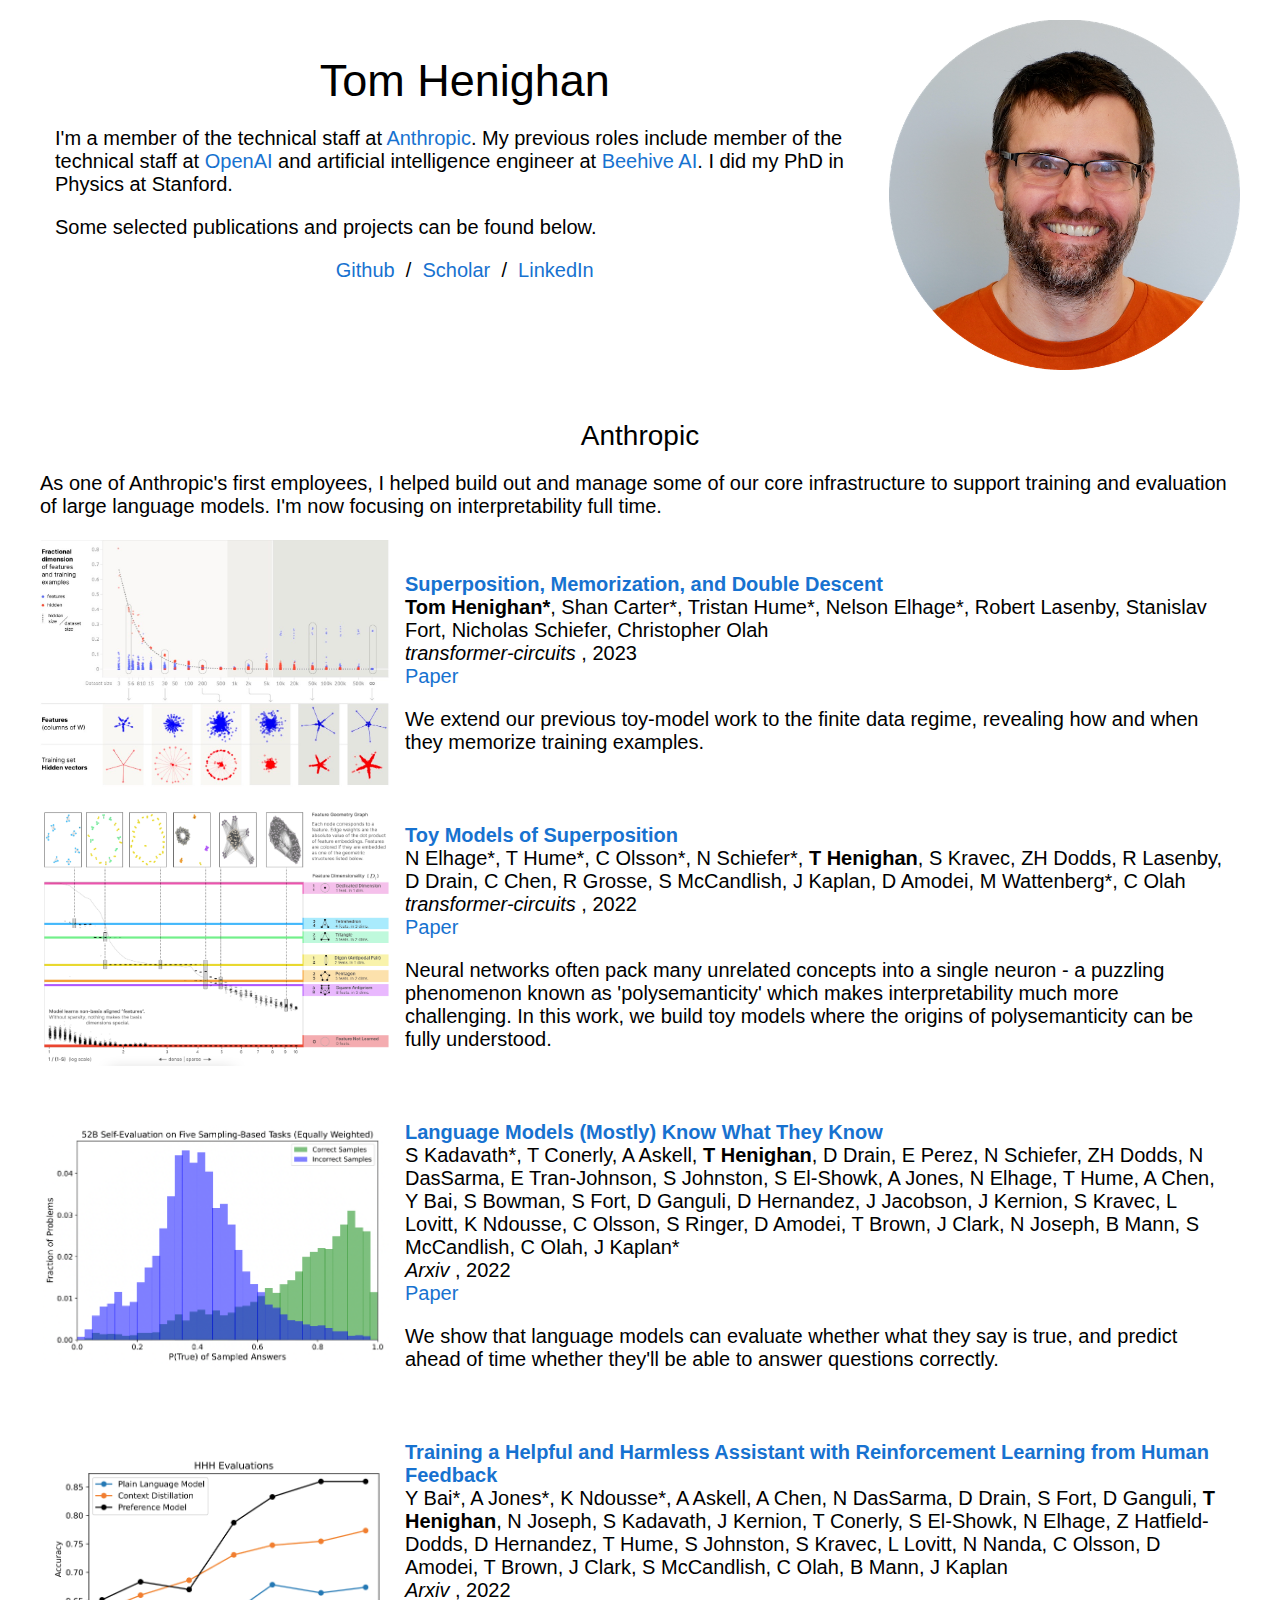
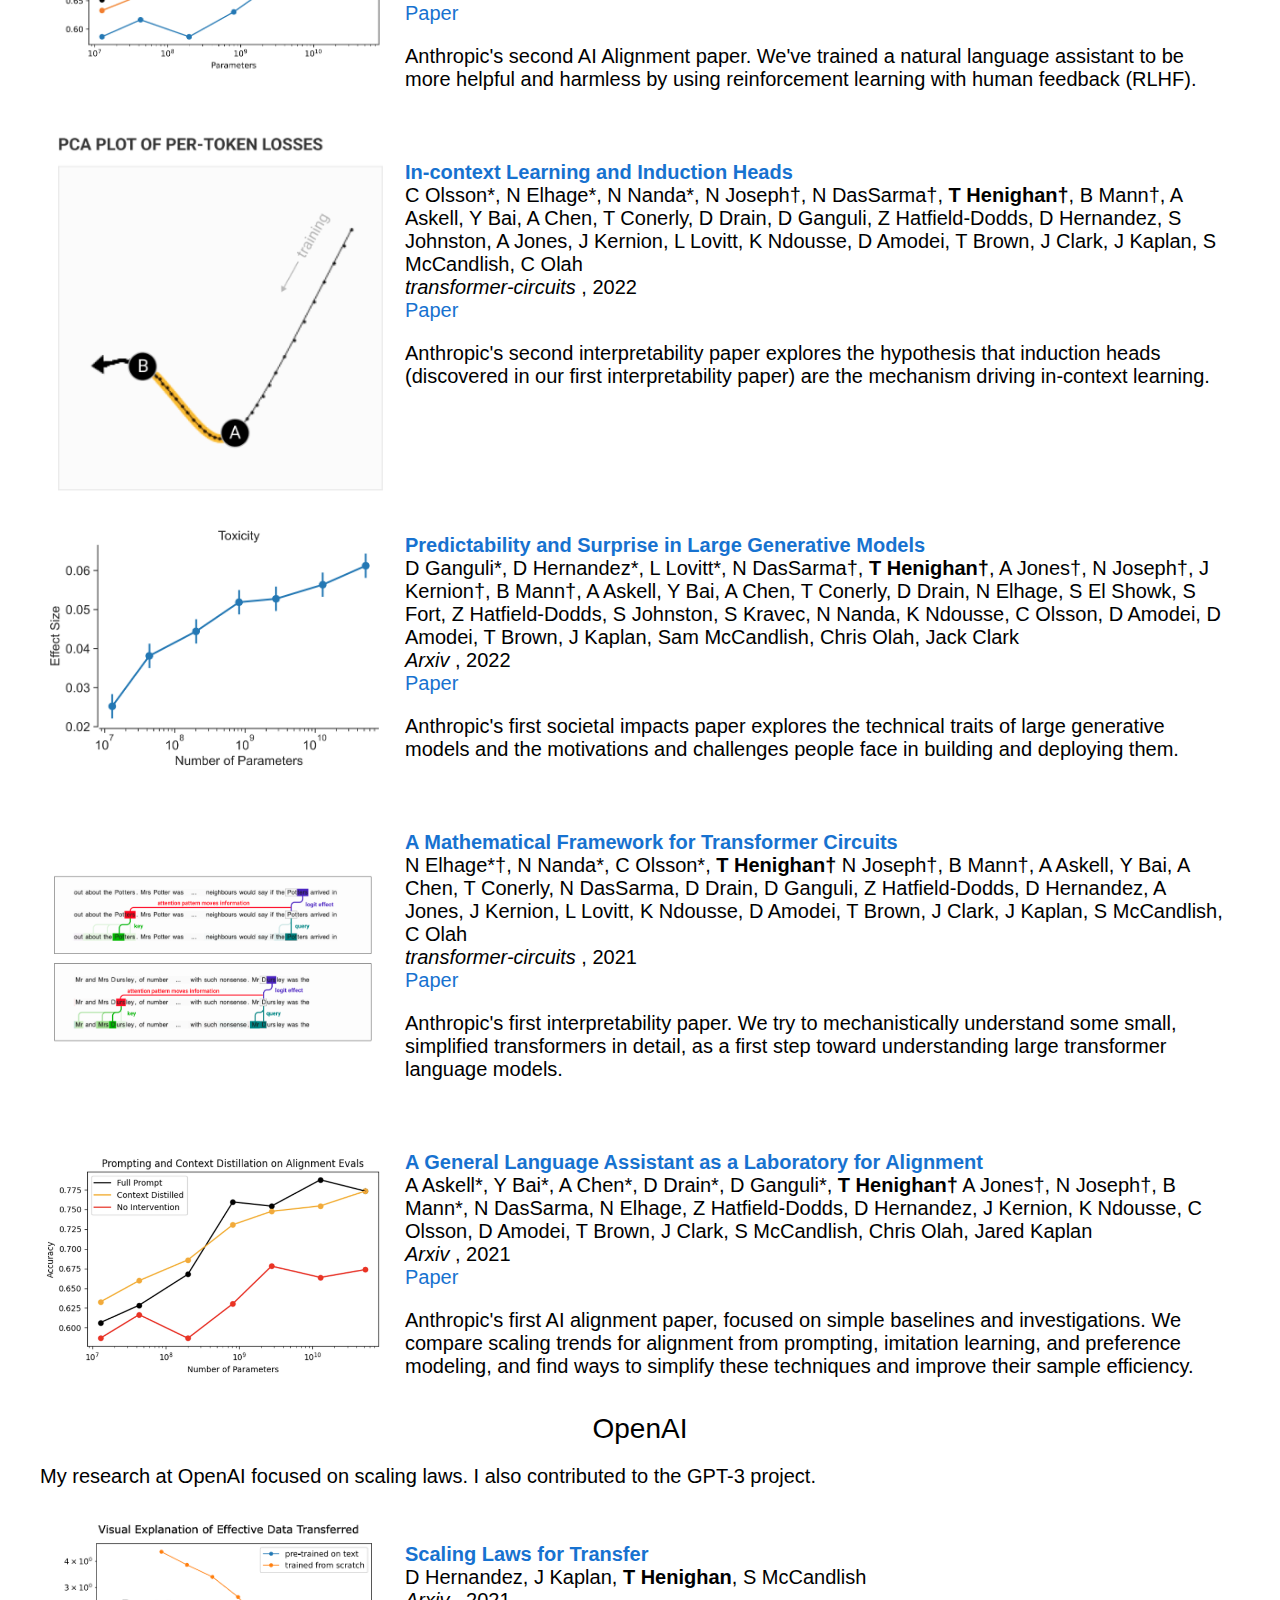
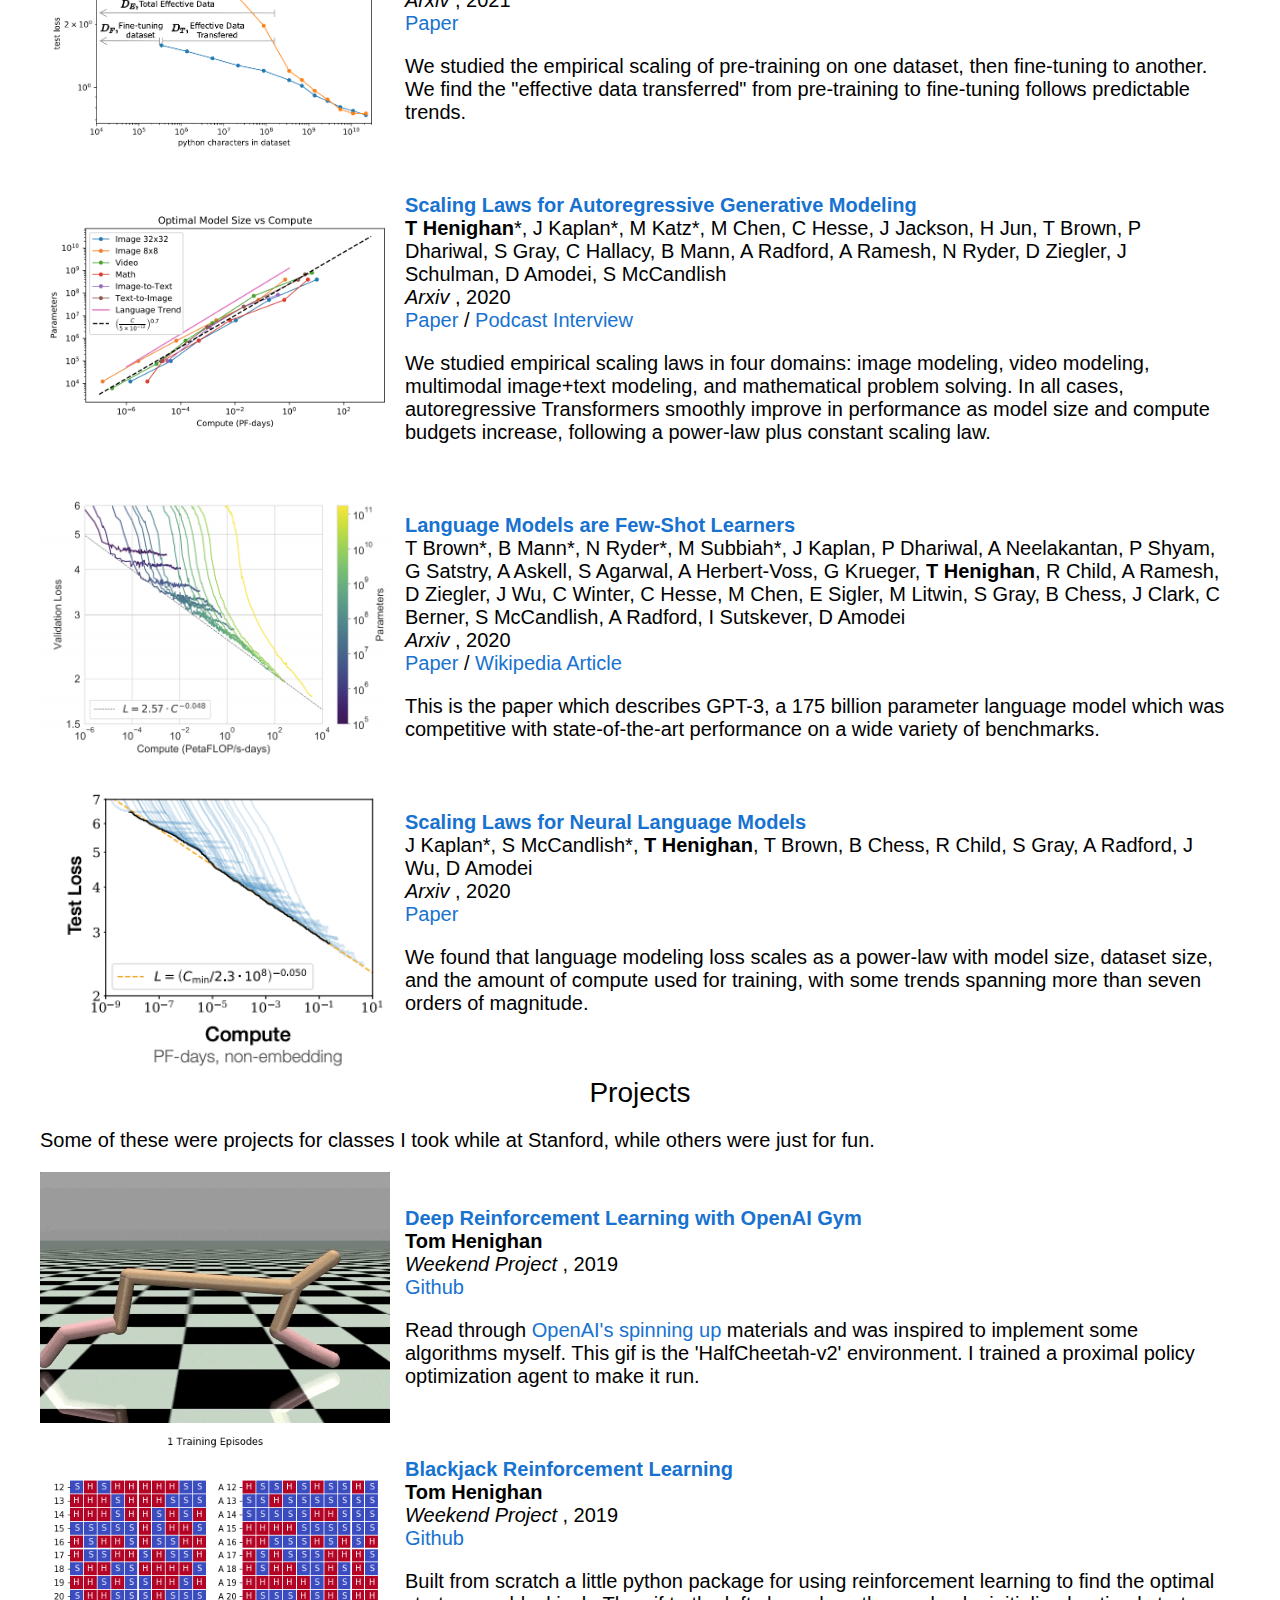
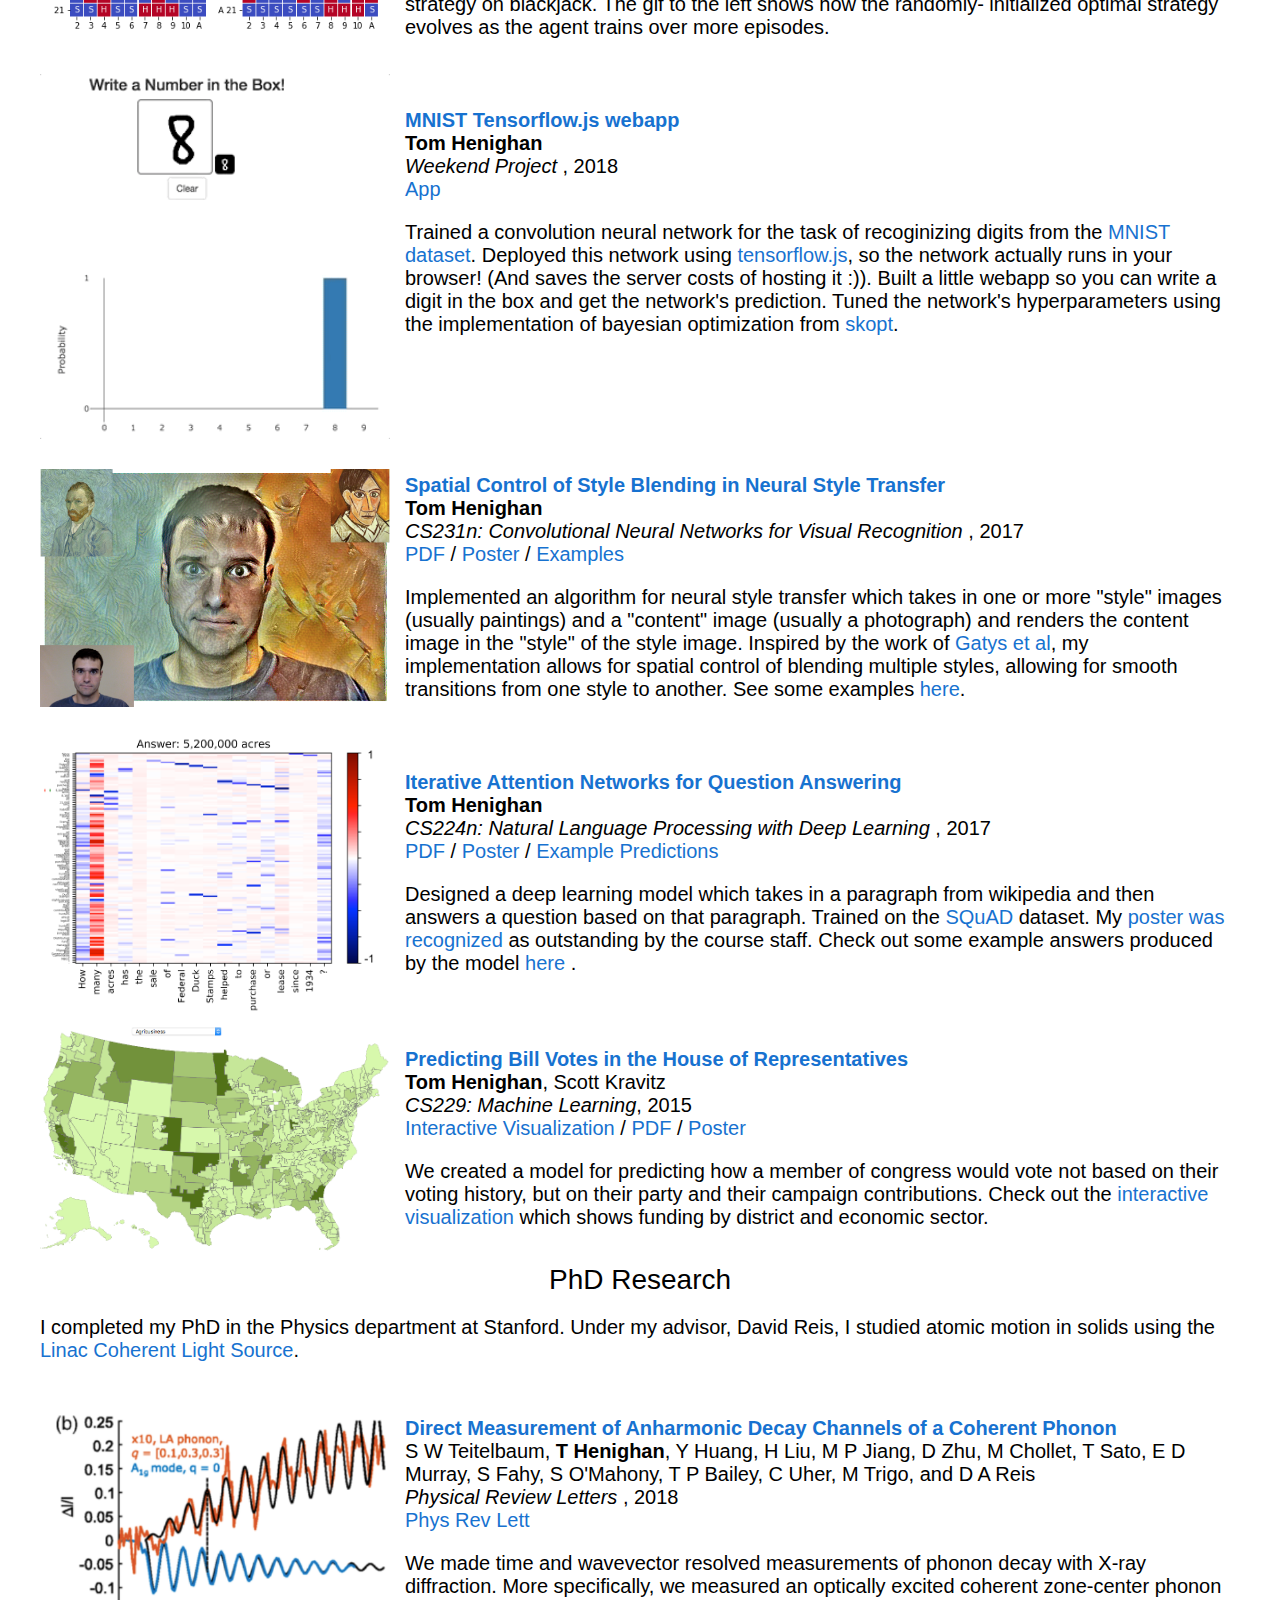
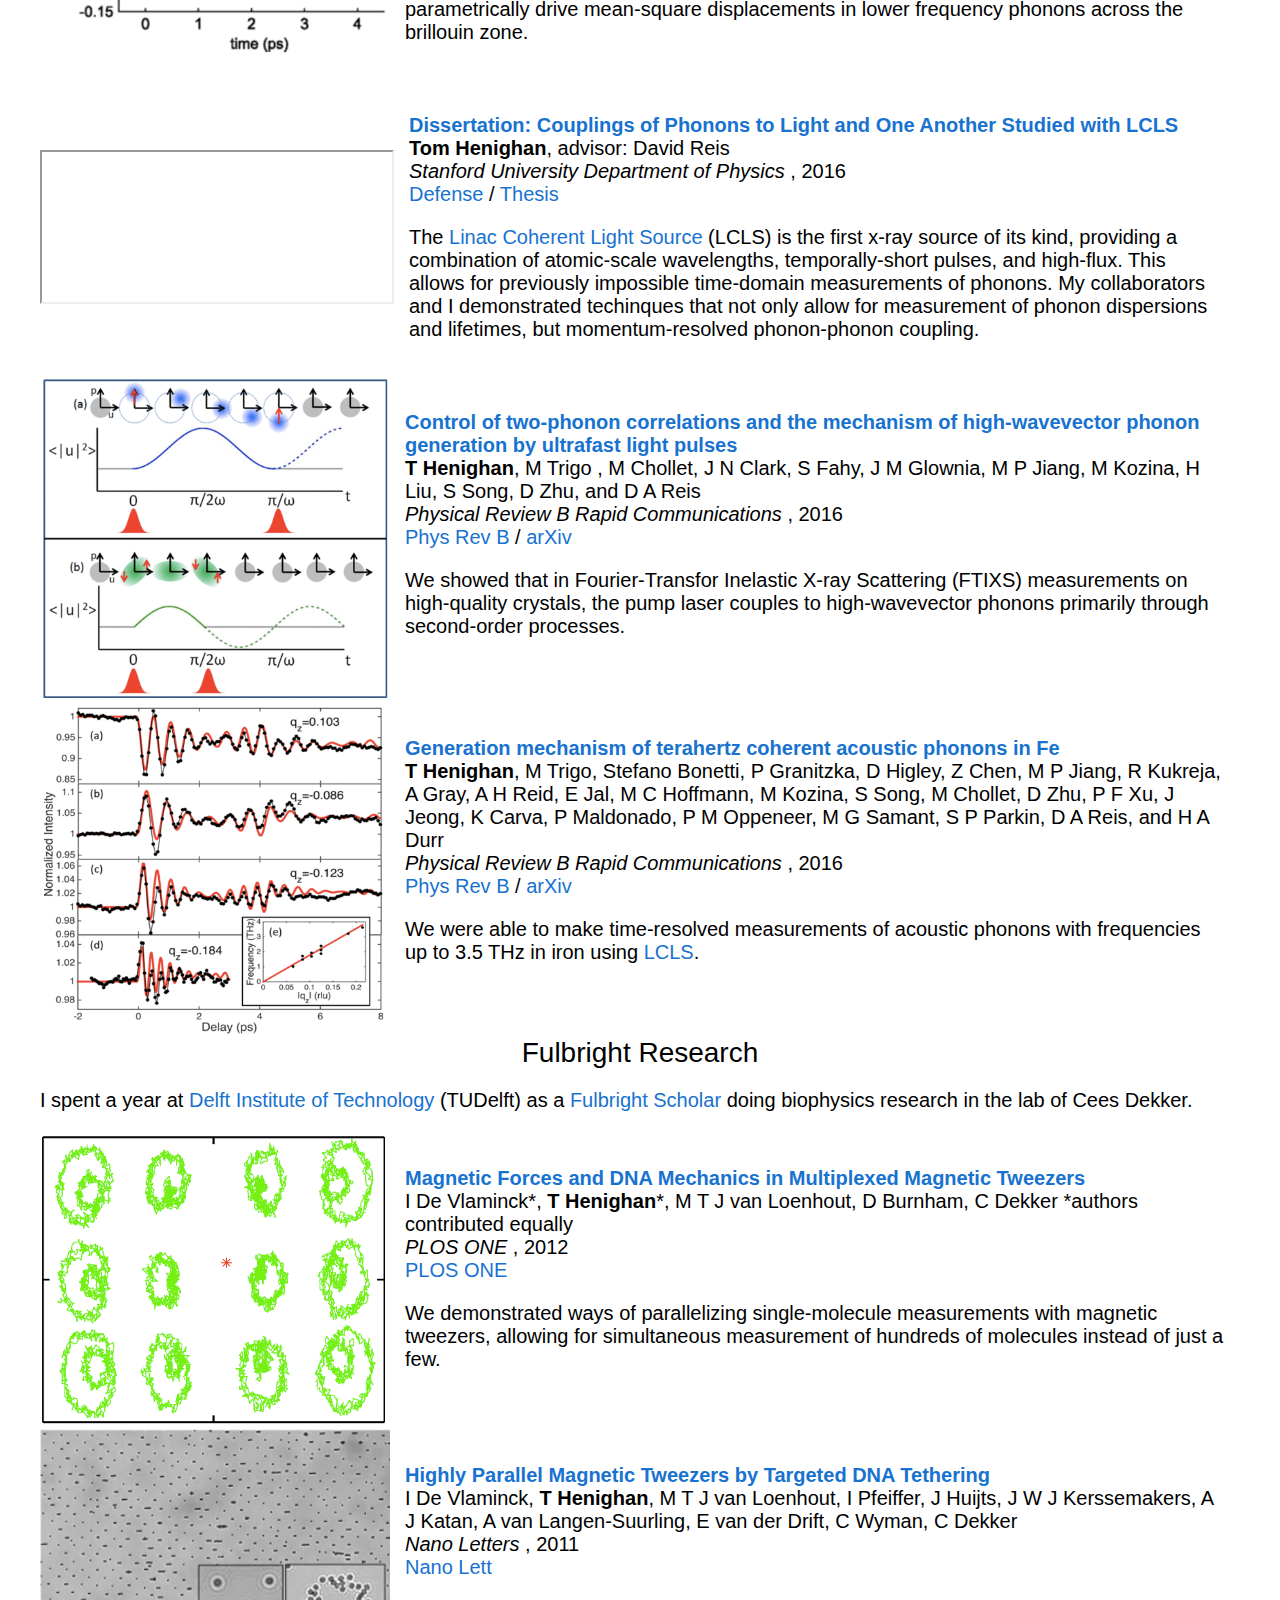
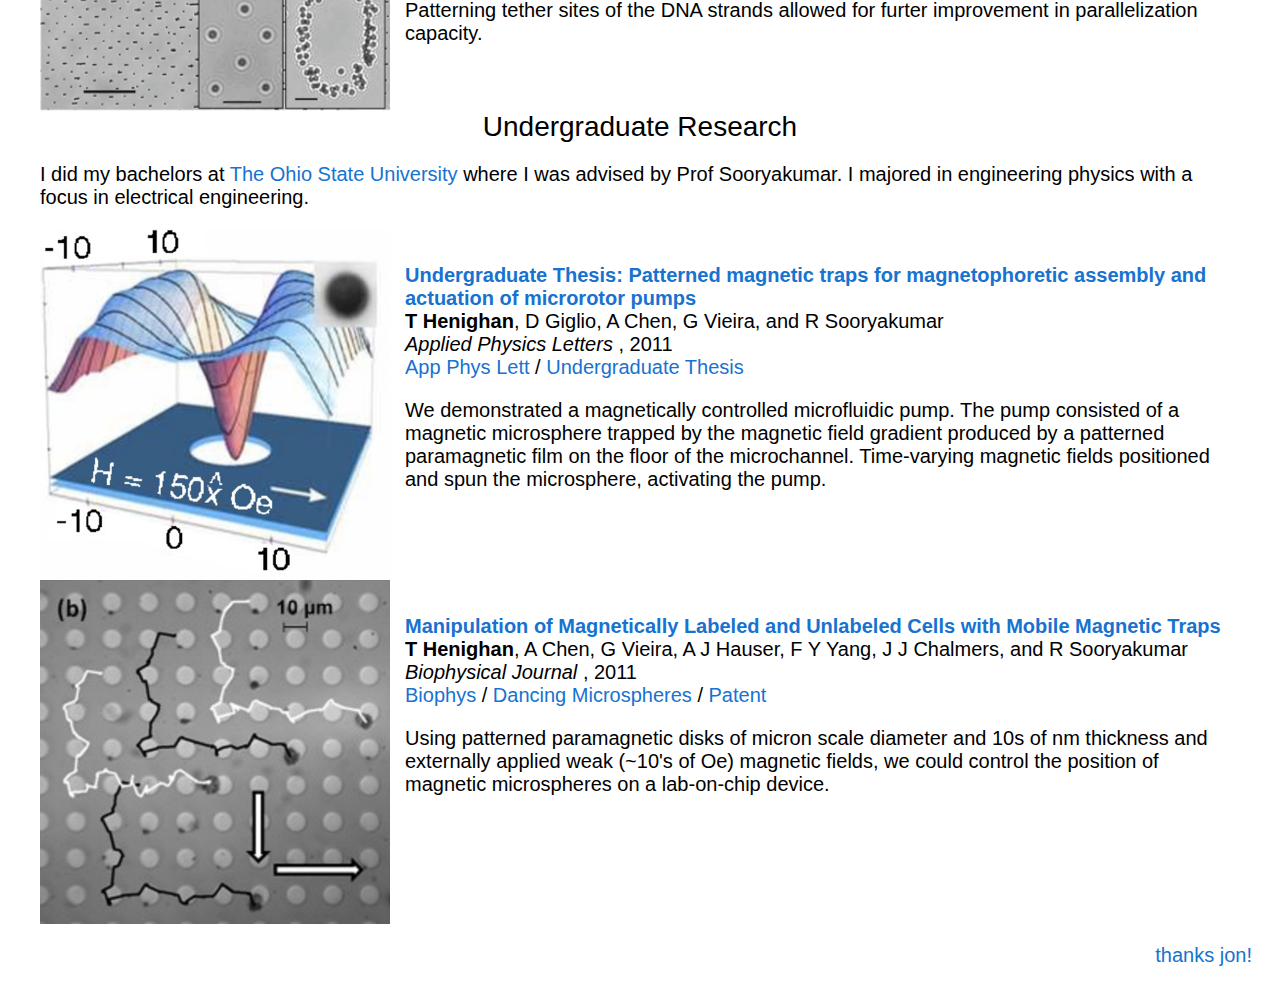
==== commit 5f880c89: "make my face image smaller" ====
--- a/index.html
+++ b/index.html
@@ -57,7 +57,7 @@
         </p>
       </div>
       <div class="header-pic">
-        <img src="./images/maface6_round.png">
+        <img src="./images/maface6_round_800px.png">
       </div>
     </div>
     <!-- End Header -->
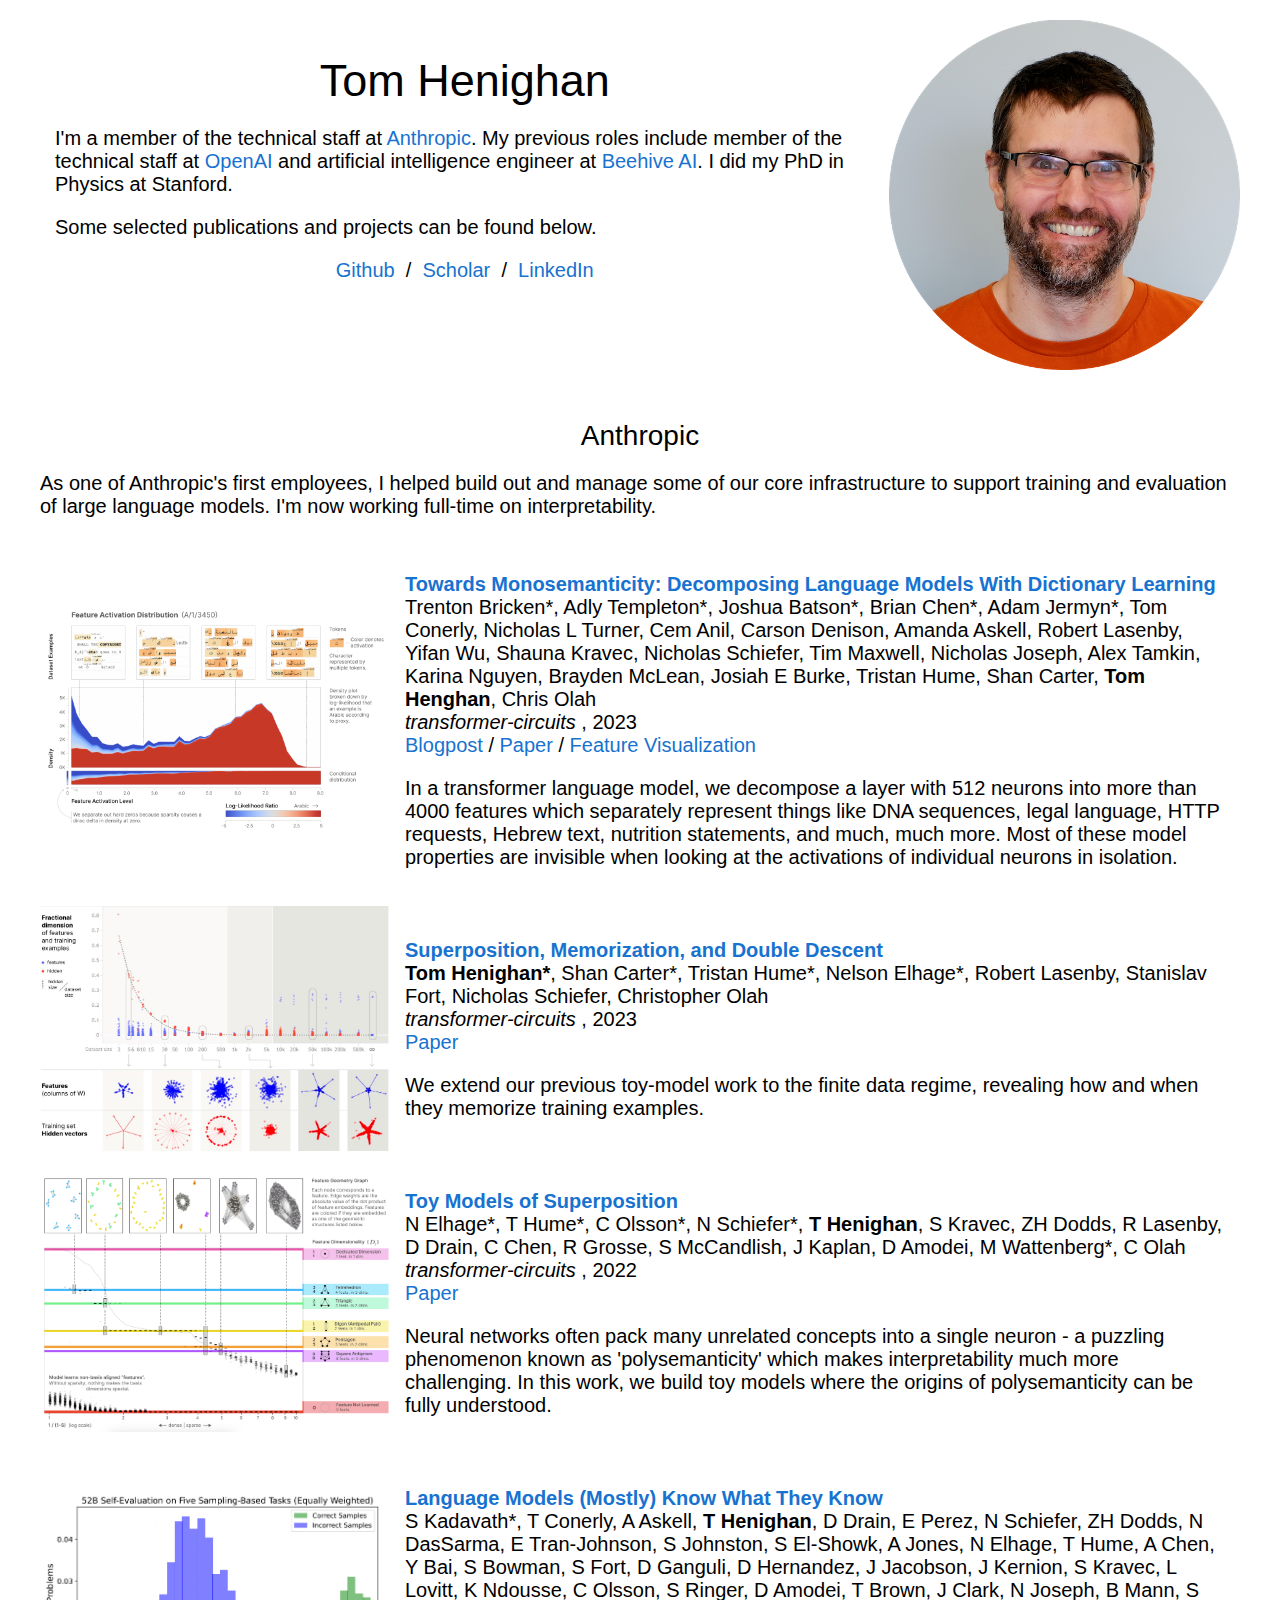
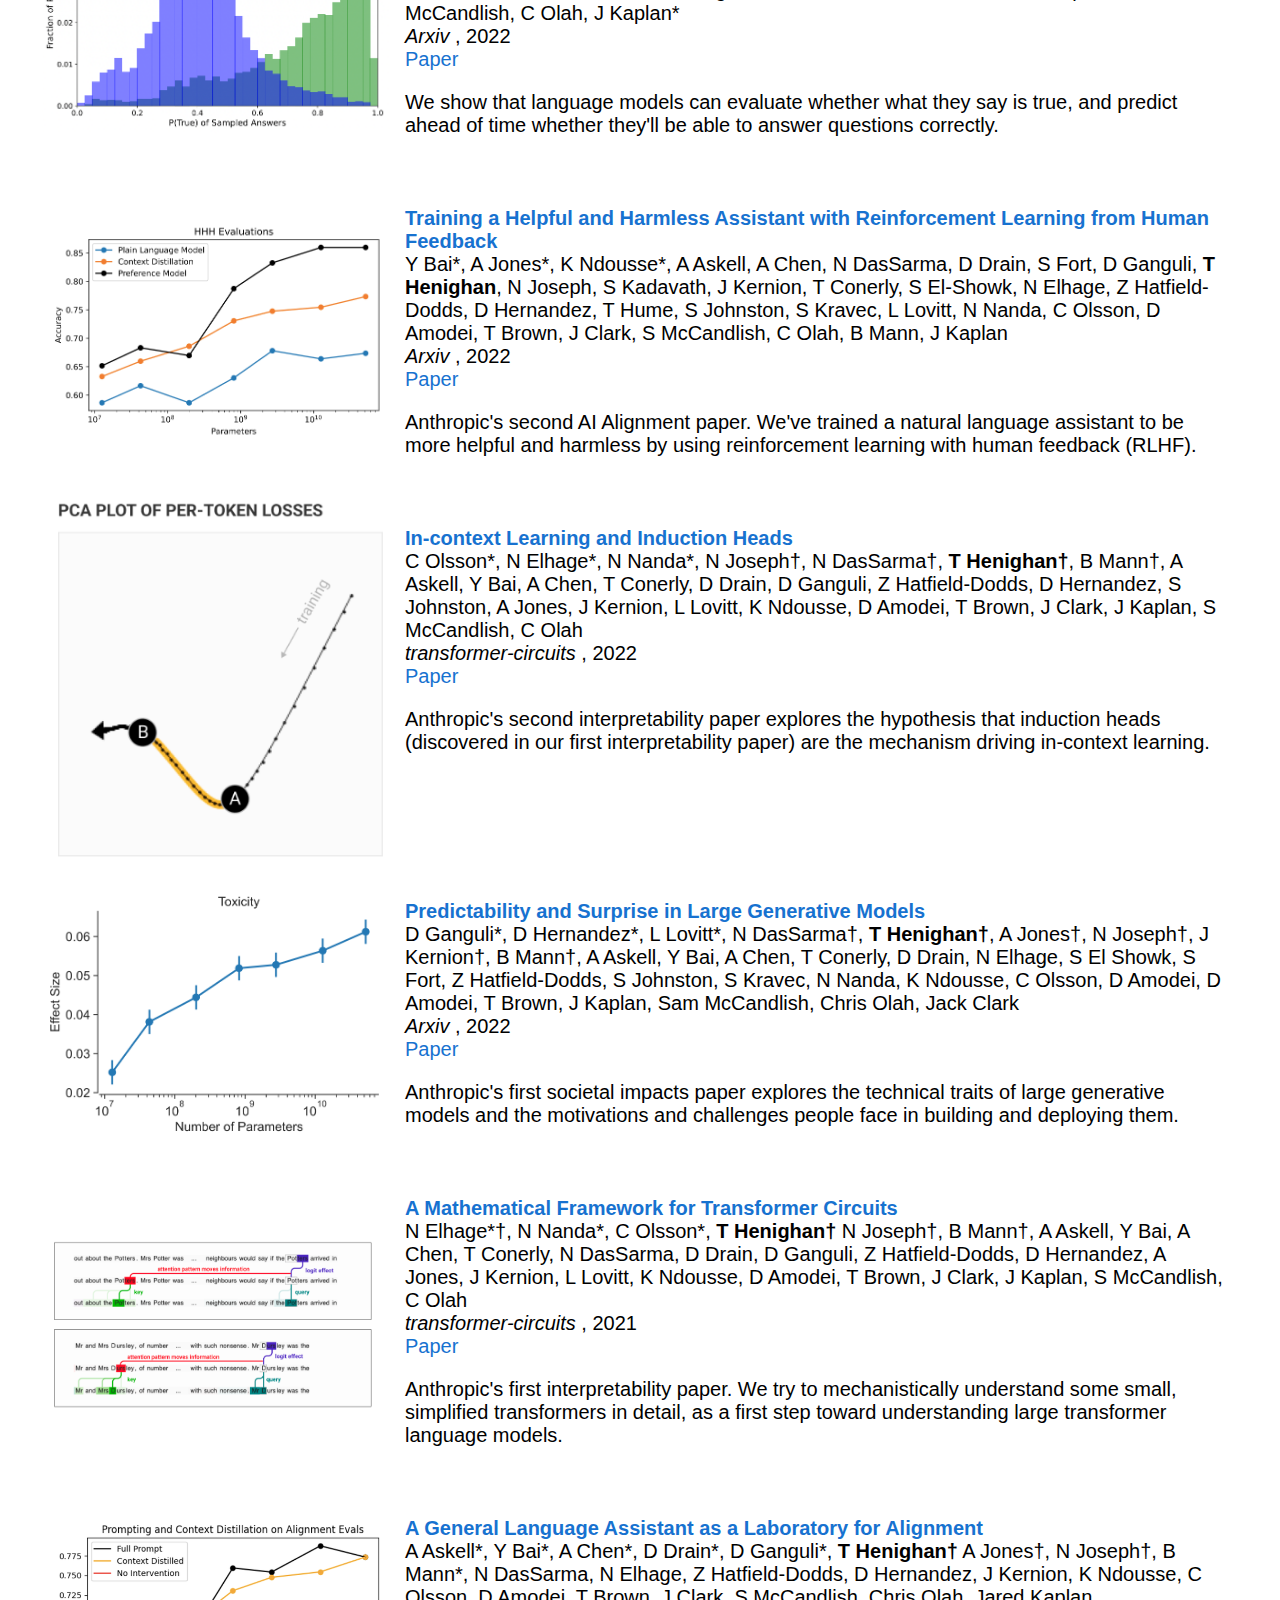
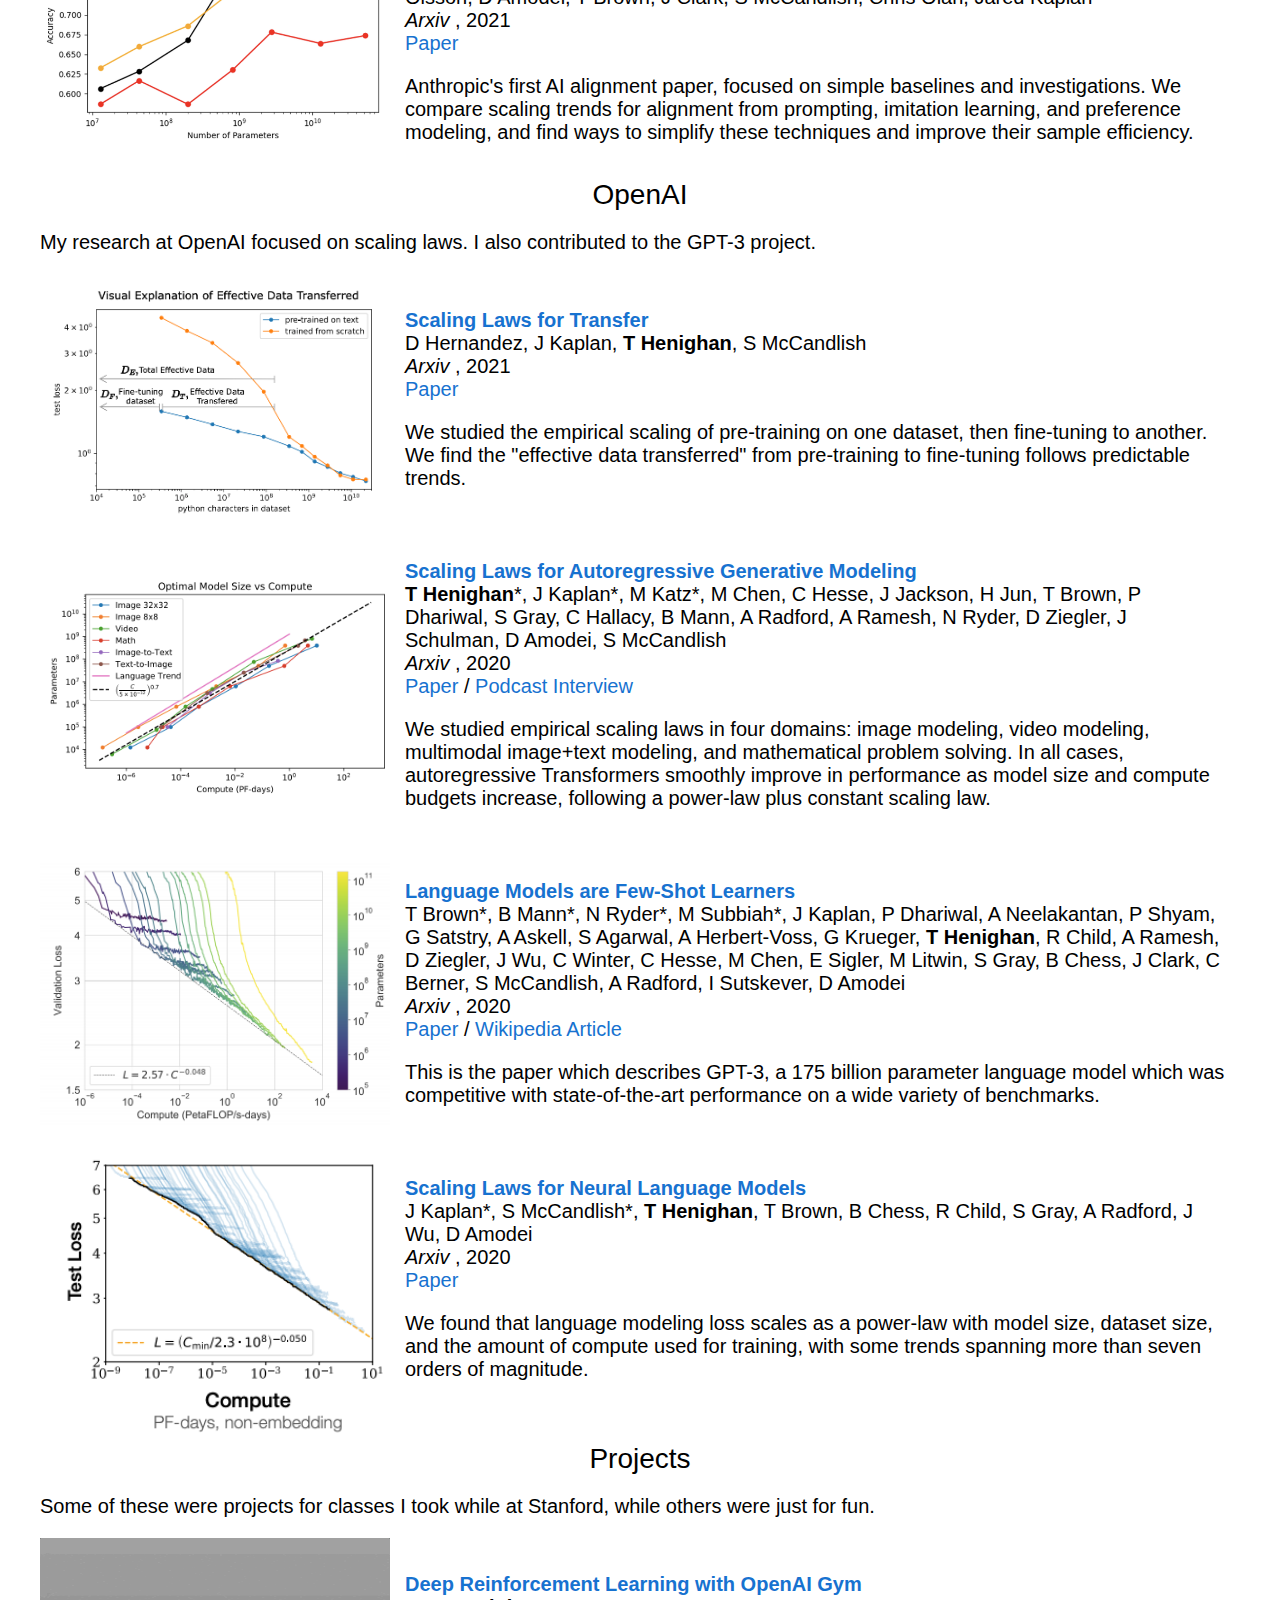
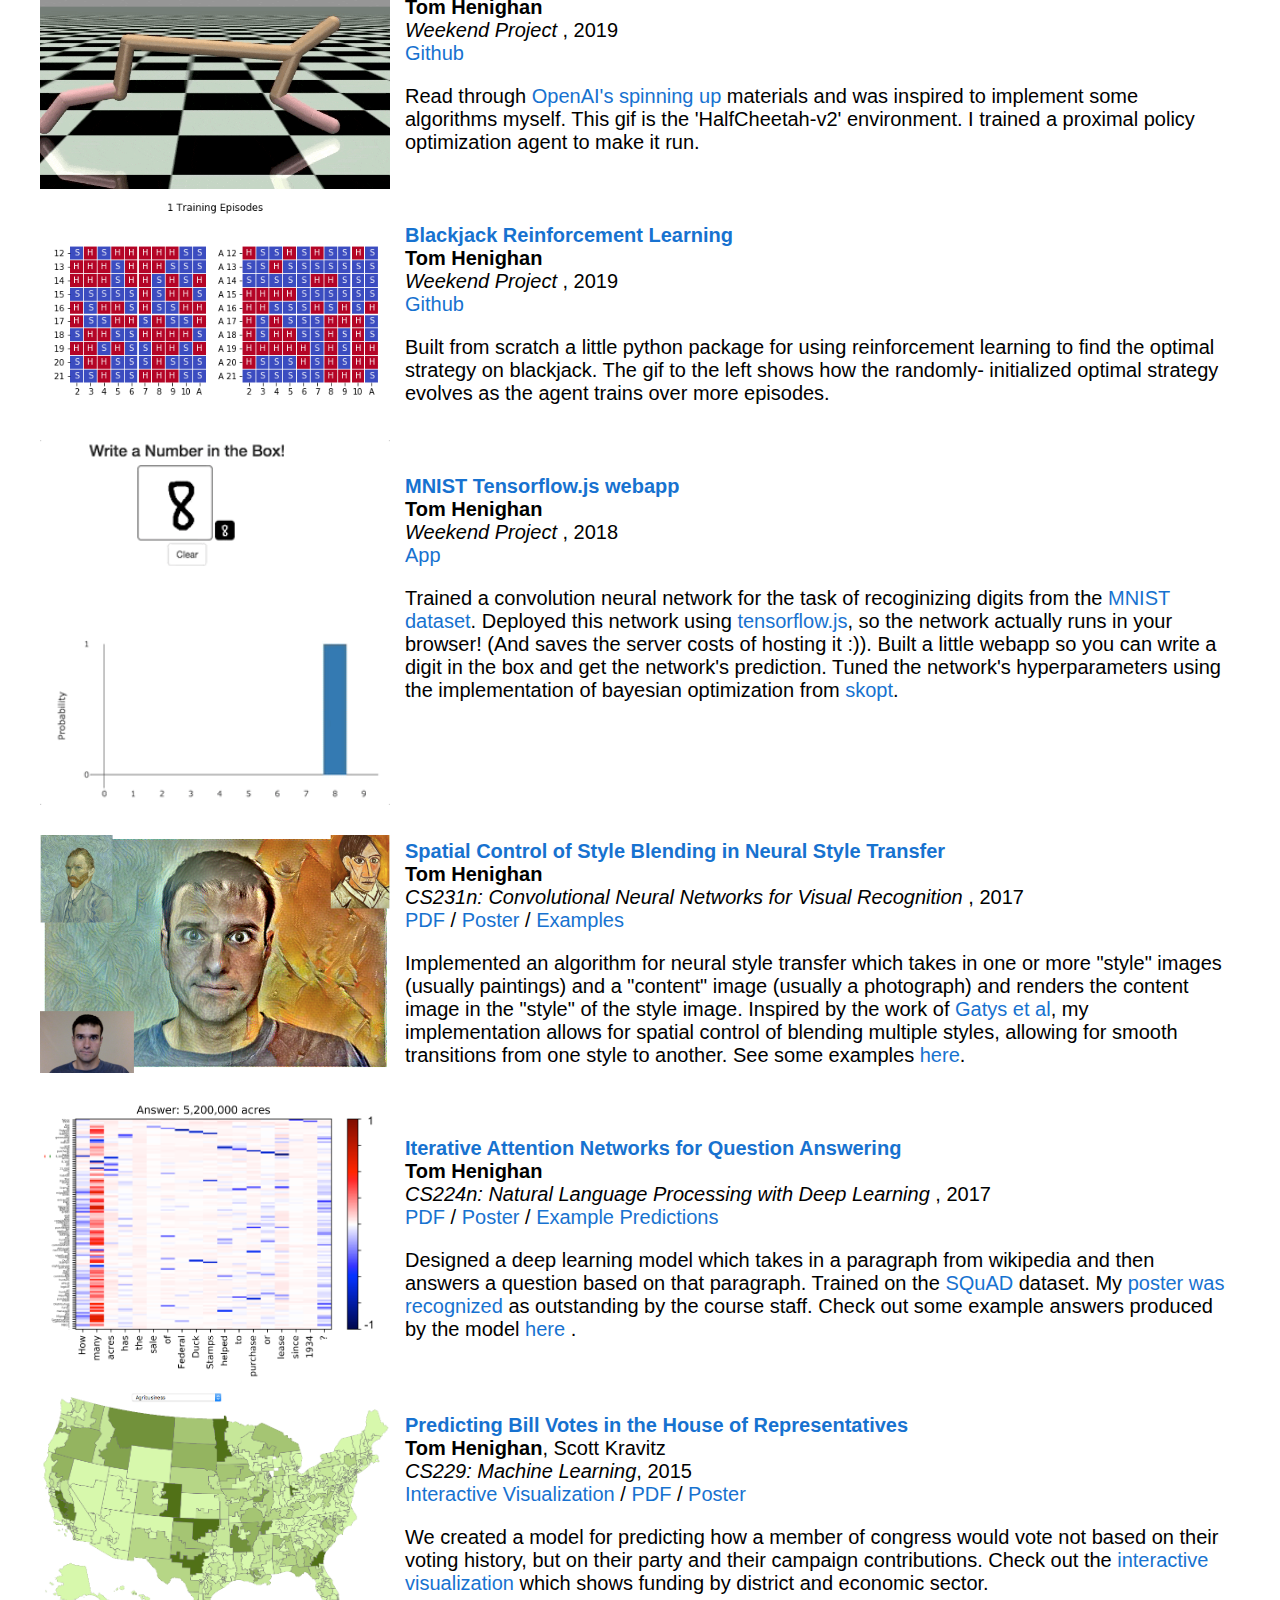
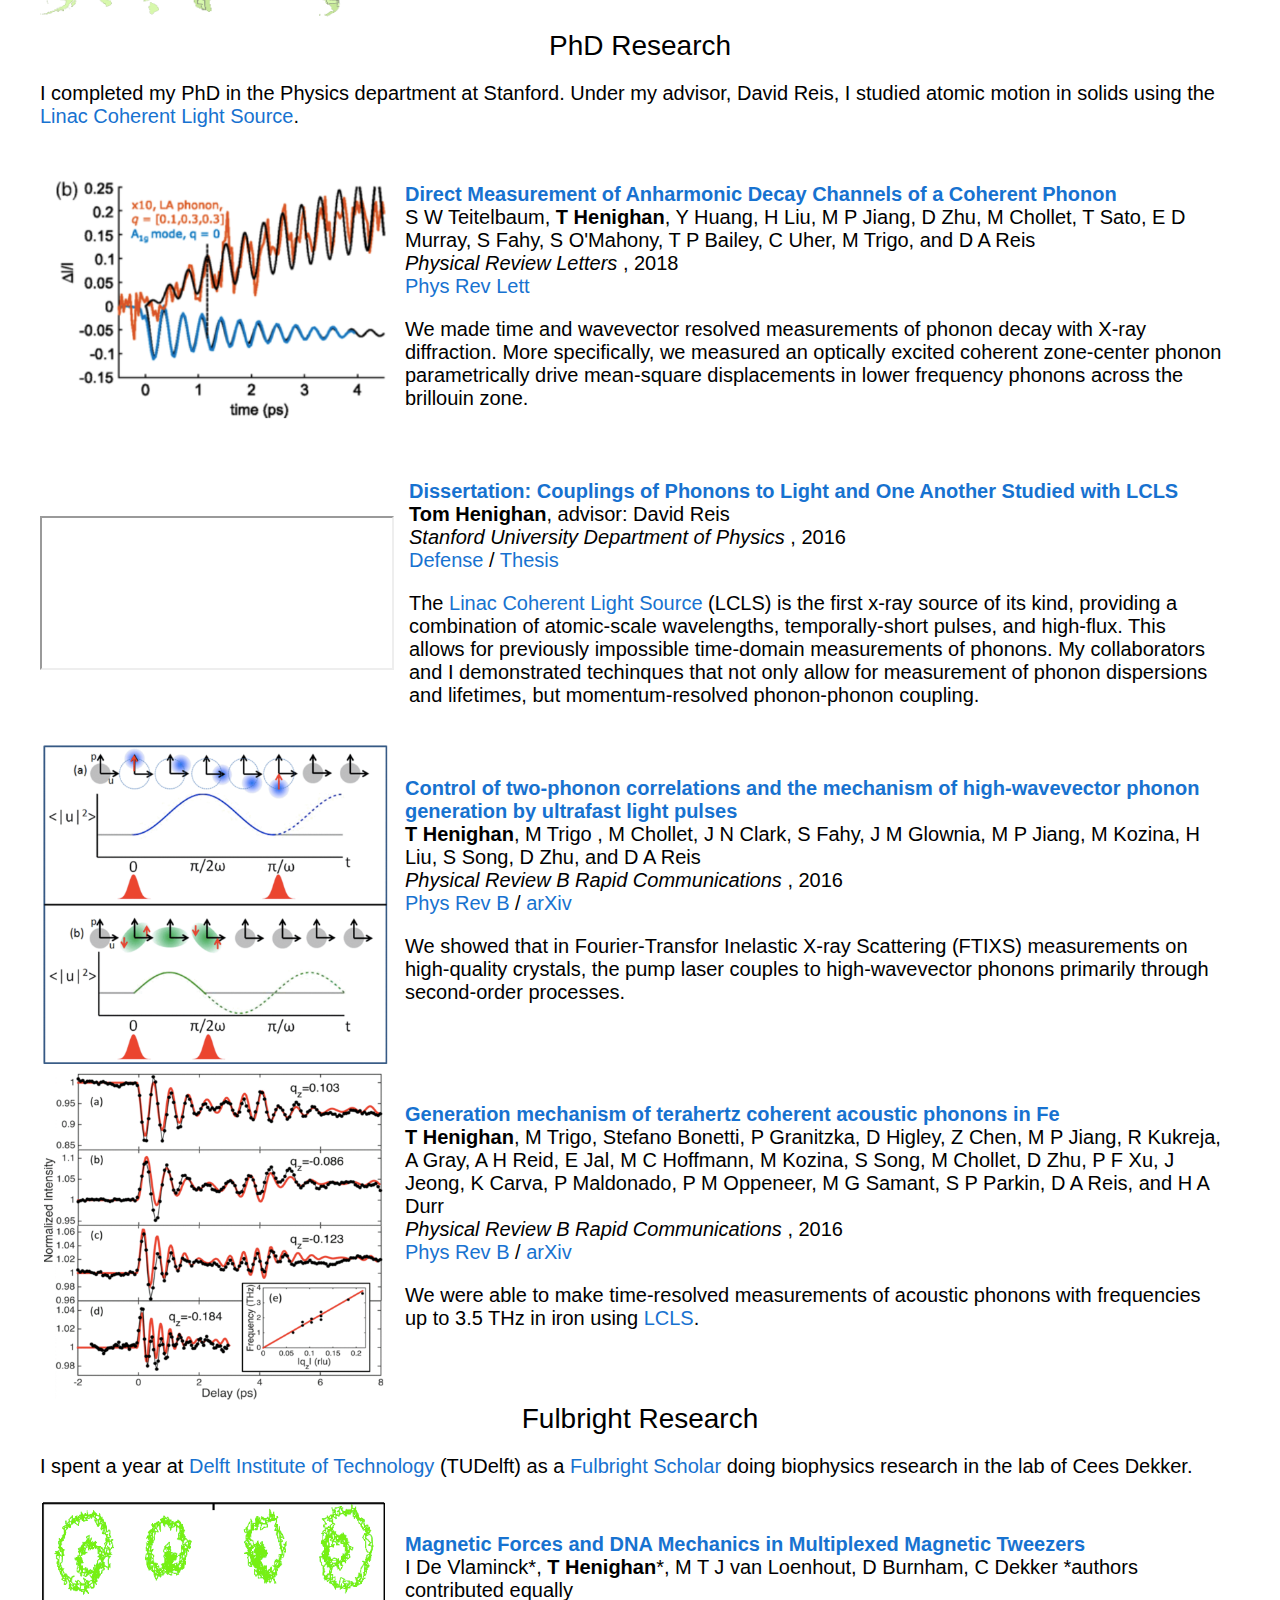
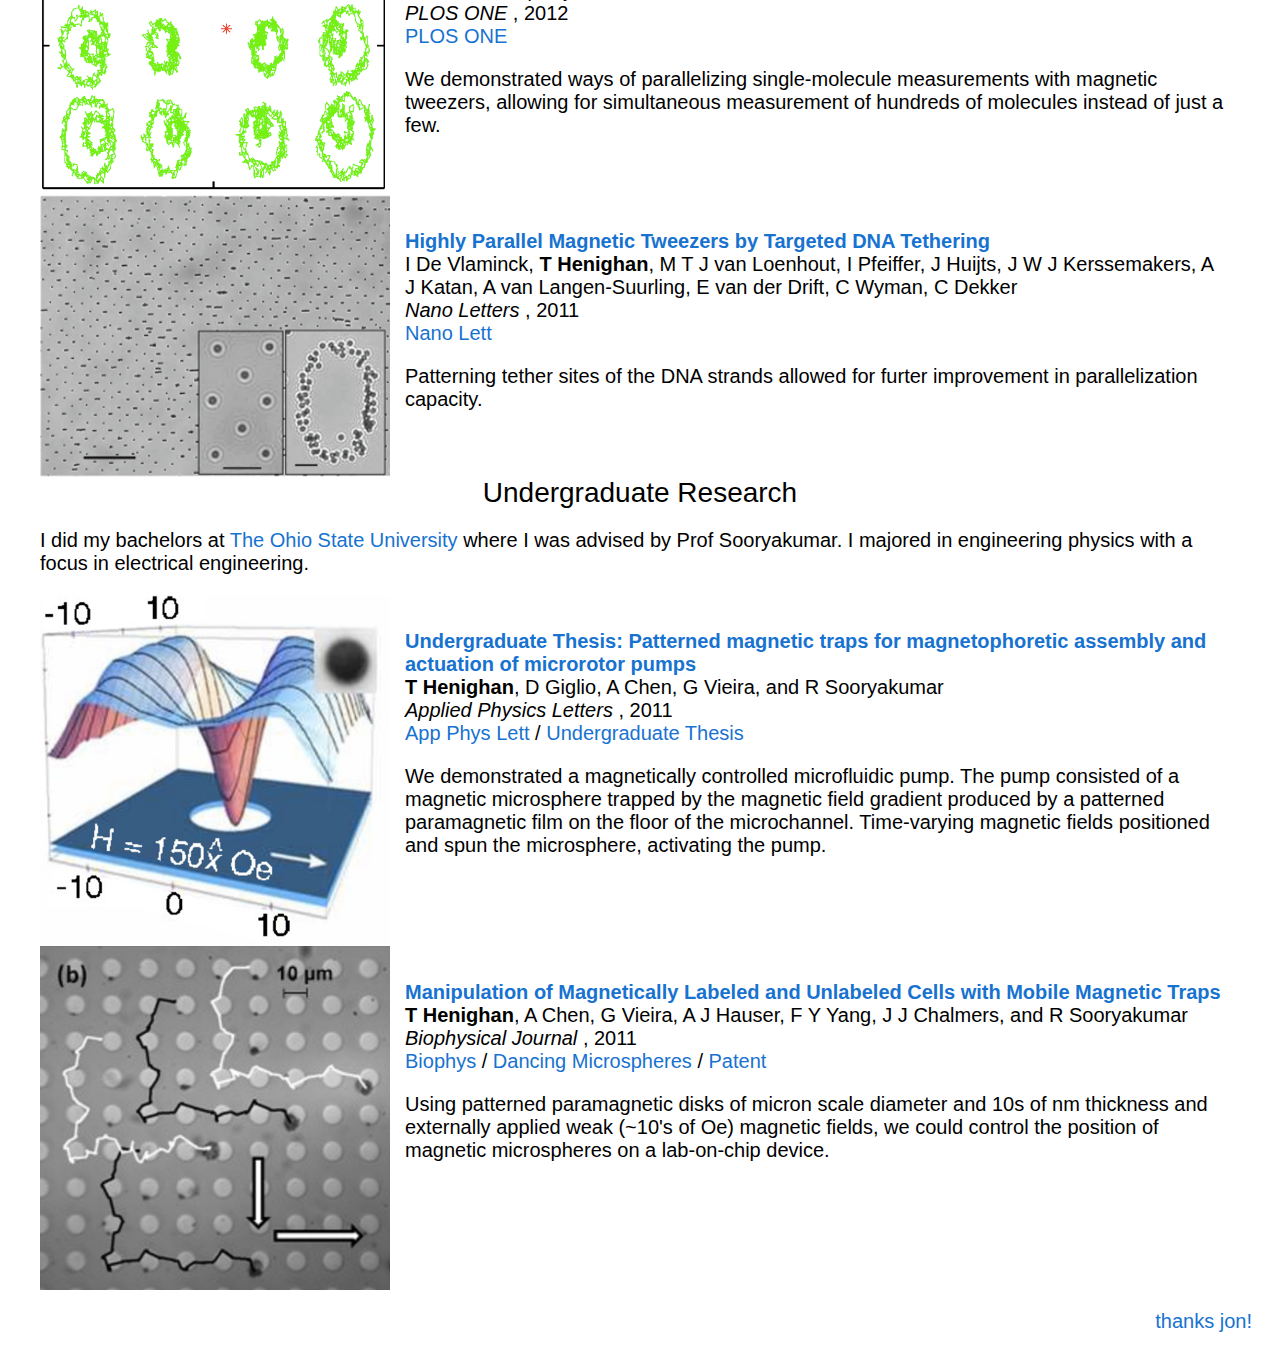
==== commit 73e28a29: "add dictionary learning paper" ====
--- a/index.html
+++ b/index.html
@@ -67,8 +67,51 @@
     <p>
       As one of Anthropic's first employees, I helped build out and manage some
       of our core infrastructure to support training and evaluation of large
-      language models. I'm now focusing on interpretability full time.
+      language models. I'm now working full-time on interpretability.
     </p>
+
+    <div class="content-row">
+      <div class="content-pic">
+        <a target="_blank" href="https://transformer-circuits.pub/2023/monosemantic-features/index.html">
+          <img src="./images/arabic_feature.png">
+        </a>
+      </div>
+      <div class="content-text">
+        <p>
+          <a target="_blank" href="https://transformer-circuits.pub/2023/monosemantic-features/index.html">
+            <papertitle>
+              Towards Monosemanticity: Decomposing Language Models With Dictionary Learning
+            </papertitle>
+          </a>
+          <br>
+          Trenton Bricken*, Adly Templeton*, Joshua Batson*, Brian Chen*, Adam
+          Jermyn*, Tom Conerly, Nicholas L Turner, Cem Anil, Carson Denison,
+          Amanda Askell, Robert Lasenby, Yifan Wu, Shauna Kravec, Nicholas
+          Schiefer, Tim Maxwell, Nicholas Joseph, Alex Tamkin, Karina Nguyen,
+          Brayden McLean, Josiah E Burke, Tristan Hume, Shan Carter,
+          <strong>Tom Henghan</strong>, Chris Olah
+          <br>
+          <em>
+            transformer-circuits
+          </em>, 2023 &nbsp;
+          <br>
+          <a target="_blank"
+            href="https://www.anthropic.com/index/decomposing-language-models-into-understandable-components">Blogpost</a>
+          /
+          <a target="_blank" href="https://transformer-circuits.pub/2023/monosemantic-features/index.html">Paper</a> /
+          <a target="_blank" href="https://transformer-circuits.pub/2023/monosemantic-features/vis/a1.html">Feature
+            Visualization</a>
+        </p>
+        <p>
+          In a transformer language model, we decompose a layer with 512 neurons
+          into more than 4000 features which separately represent things like
+          DNA sequences, legal language, HTTP requests, Hebrew text, nutrition
+          statements, and much, much more. Most of these model properties are
+          invisible when looking at the activations of individual neurons in
+          isolation.
+        </p>
+      </div>
+    </div>
 
     <div class="content-row">
       <div class="content-pic">
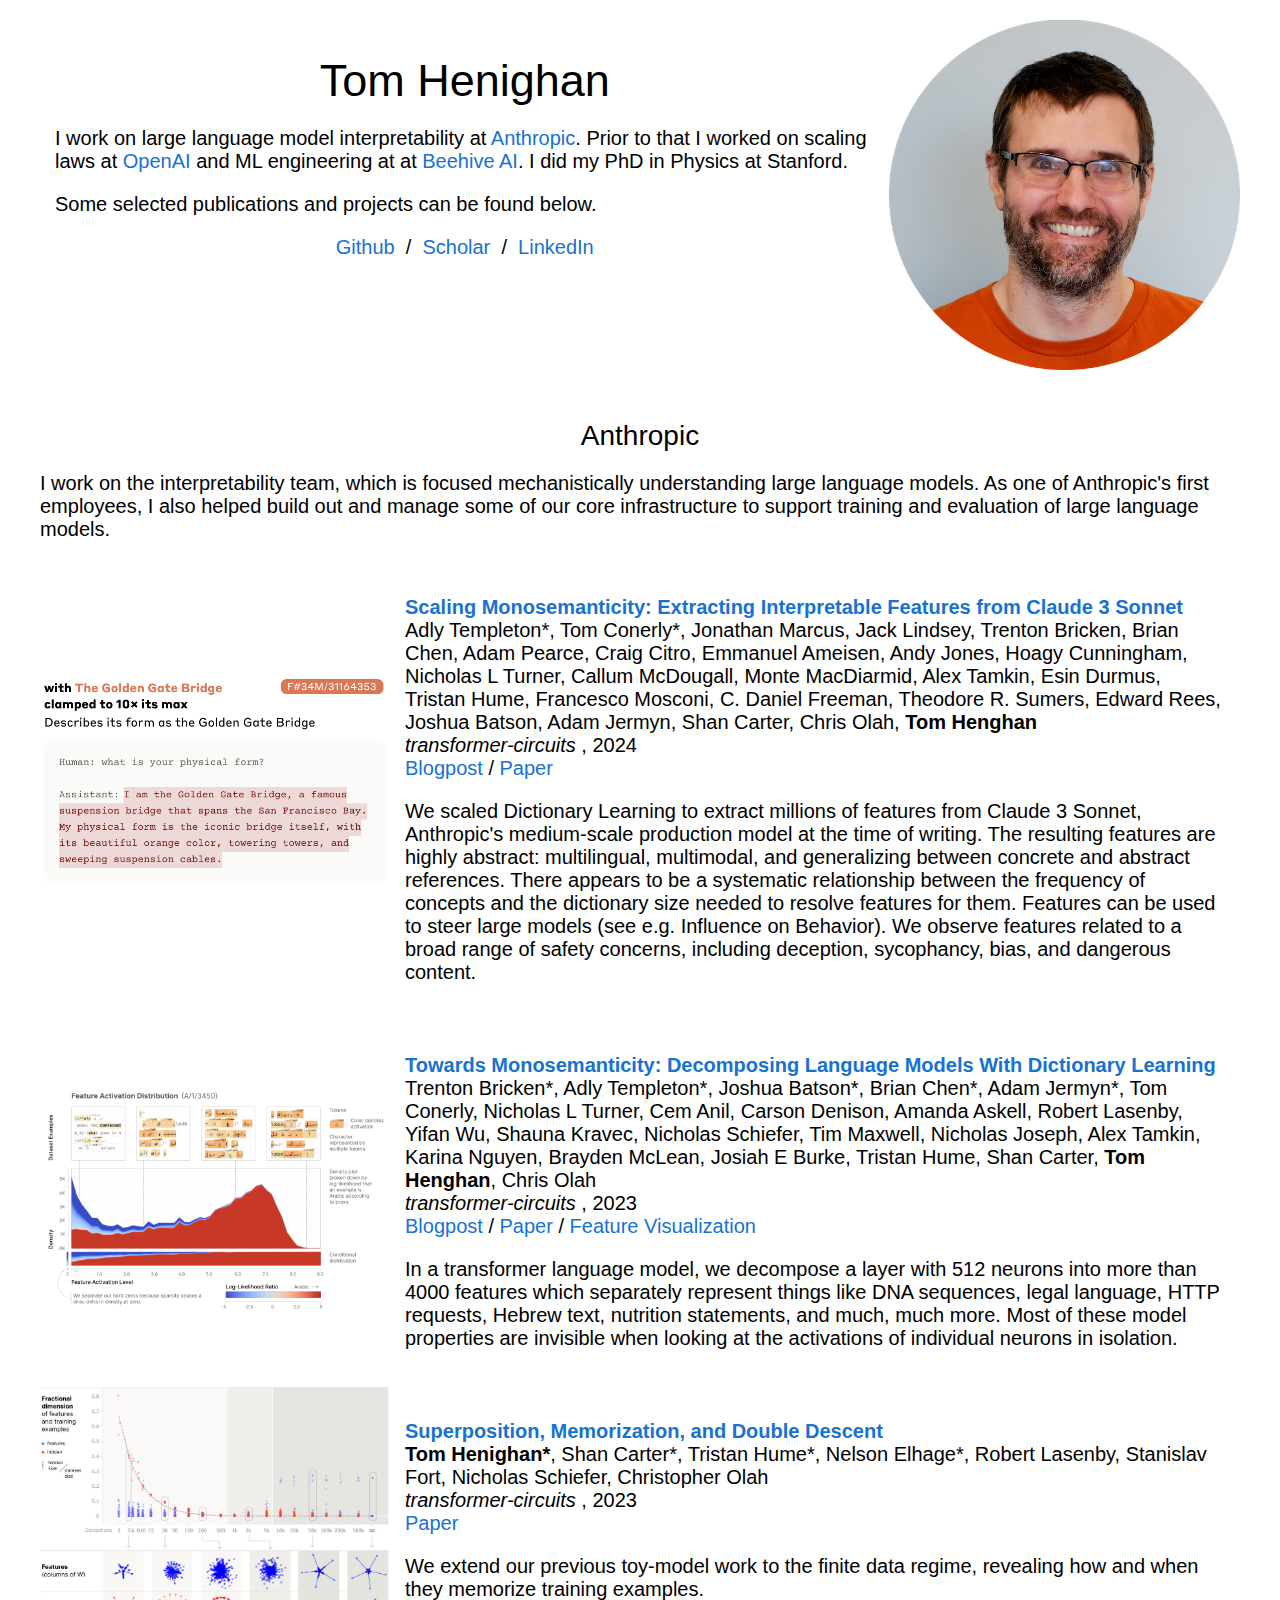
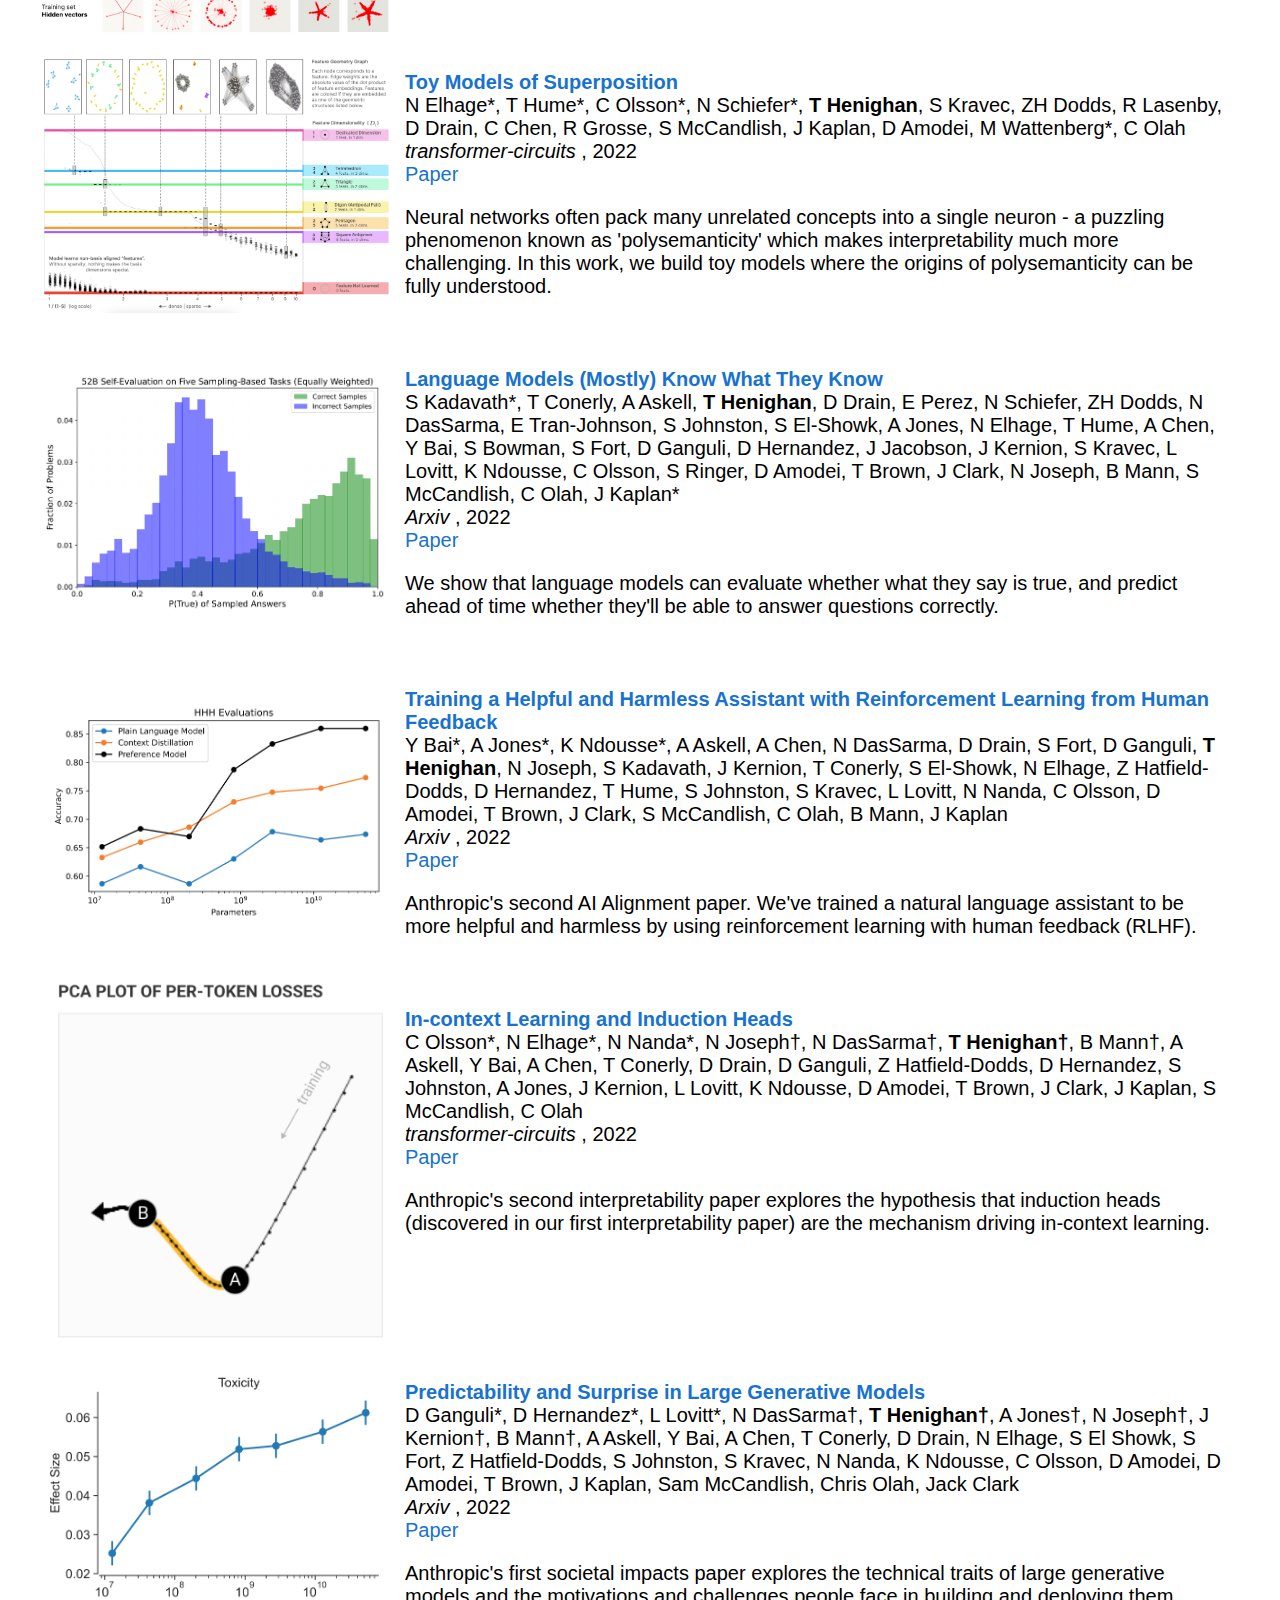
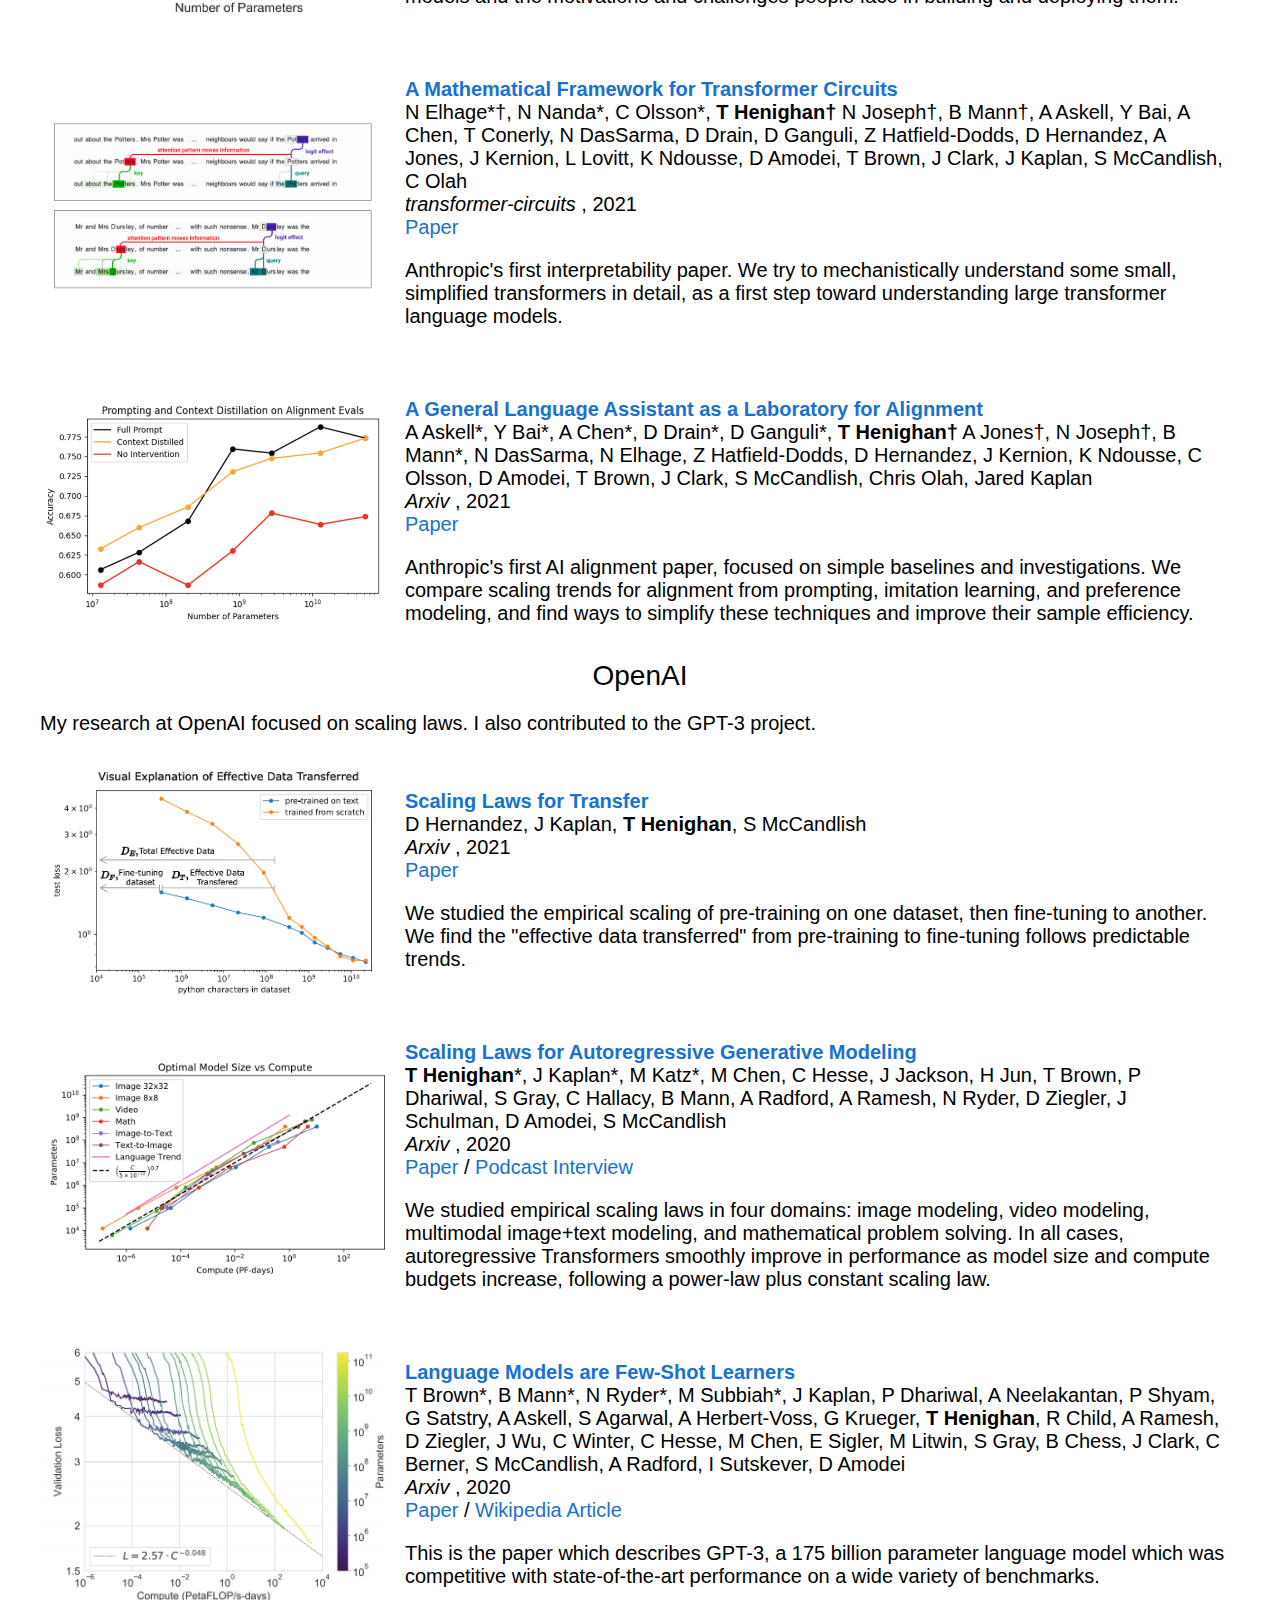
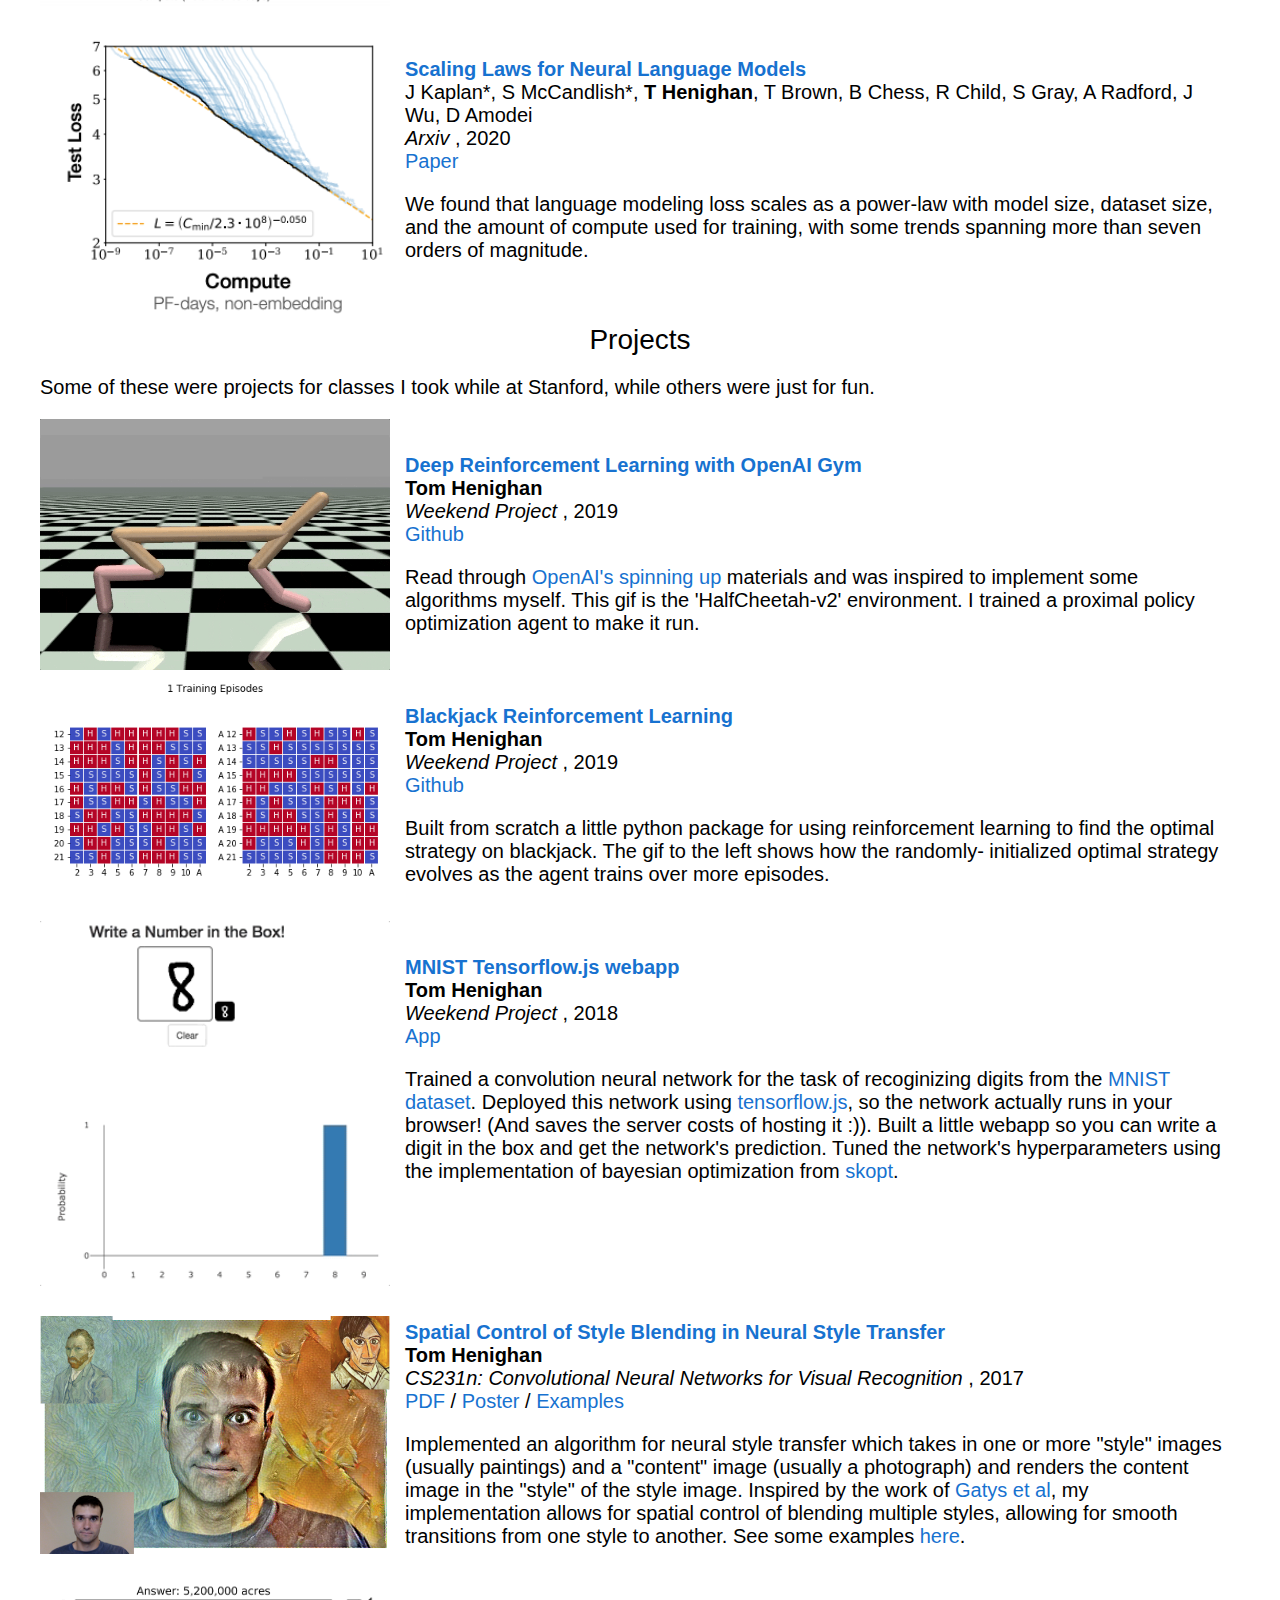
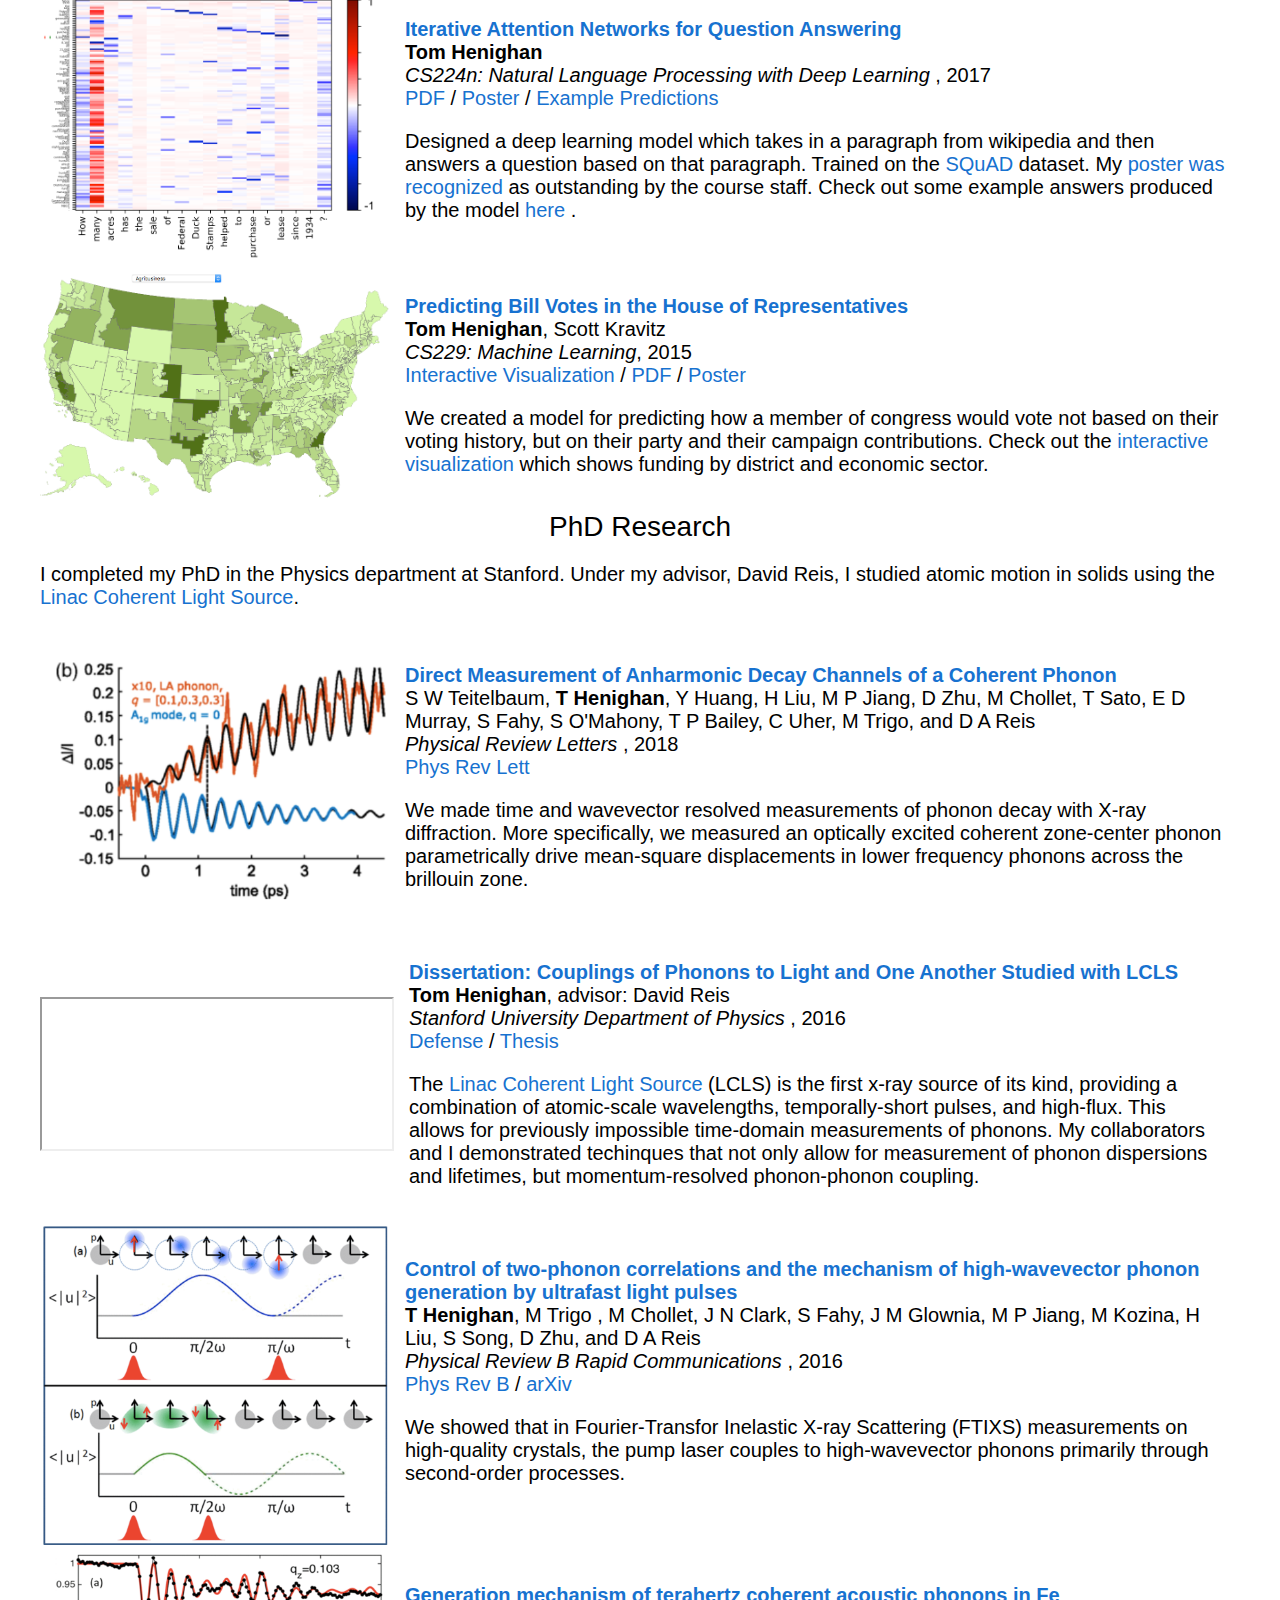
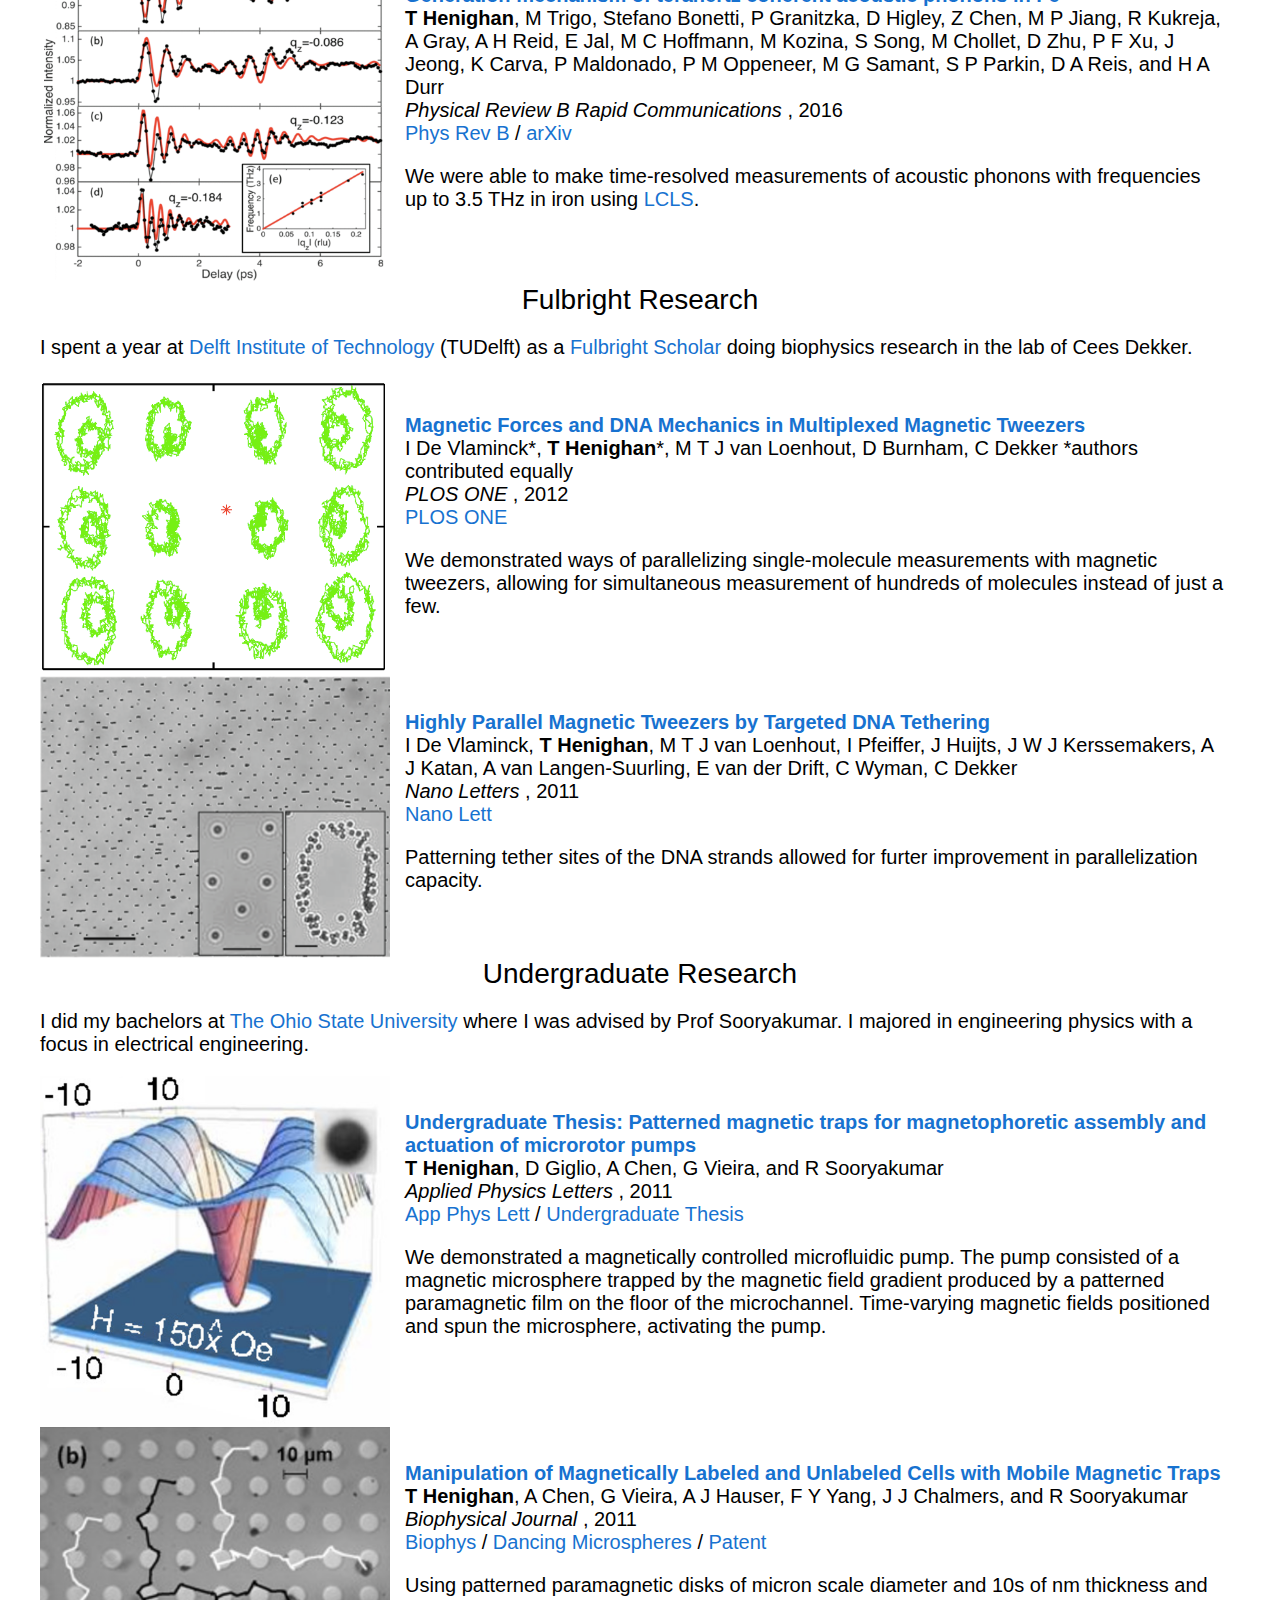
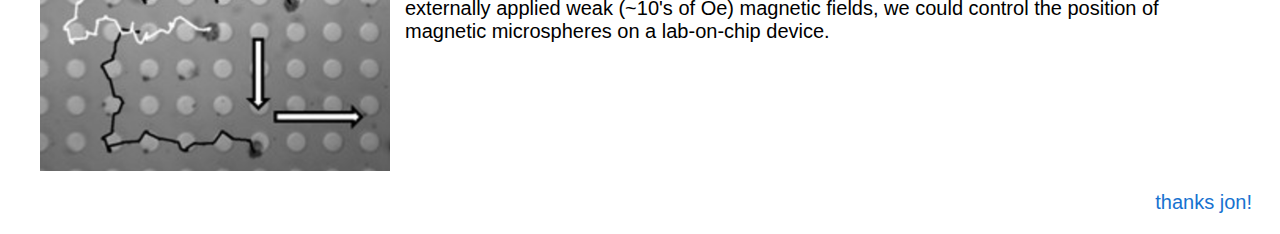
==== commit bb96dcf8: "scaling monosemanticity" ====
--- a/index.html
+++ b/index.html
@@ -36,12 +36,12 @@
         <p align="center">
           <name>Tom Henighan</name>
         </p>
-        I'm a member of the technical staff at <a target="_blank" href="https://anthropic.com">Anthropic</a>.
-        My
-        previous roles include member of the technical staff at
-        <a target="_blank" href="https://openai.com"> OpenAI</a>
-        and artificial intelligence engineer at <a target="_blank" href="https://beehive.ai/"> Beehive
-          AI</a>. I did my PhD in Physics at Stanford.
+        I work on large language model interpretability at
+        <a target="_blank" href="https://anthropic.com">Anthropic</a>.
+        Prior to that I worked on scaling laws at
+        <a target="_blank" href="https://openai.com"> OpenAI</a> and ML engineering at
+        at <a target="_blank" href="https://beehive.ai/"> Beehive AI</a>.
+        I did my PhD in Physics at Stanford.
         <p>
         </p>
         <p>
@@ -65,10 +65,56 @@
     <!-- Start Anthropic -->
     <heading>Anthropic</heading>
     <p>
-      As one of Anthropic's first employees, I helped build out and manage some
-      of our core infrastructure to support training and evaluation of large
-      language models. I'm now working full-time on interpretability.
+      I work on the interpretability team, which is focused mechanistically understanding large language models.
+      As one of Anthropic's first employees, I also helped build out and manage
+      some of our core infrastructure to support training and evaluation of
+      large language models.
     </p>
+
+    <div class="content-row">
+      <div class="content-pic">
+        <a target="_blank" href="https://transformer-circuits.pub/2024/scaling-monosemanticity/index.html">
+          <img src="./images/ggbridge_steering.png">
+        </a>
+      </div>
+      <div class="content-text">
+        <p>
+          <a target="_blank" href="https://transformer-circuits.pub/2024/scaling-monosemanticity/index.html">
+            <papertitle>
+              Scaling Monosemanticity: Extracting Interpretable Features from Claude 3 Sonnet
+            </papertitle>
+          </a>
+          <br>
+          Adly Templeton*, Tom Conerly*, Jonathan Marcus, Jack Lindsey, Trenton
+          Bricken, Brian Chen, Adam Pearce, Craig Citro, Emmanuel Ameisen, Andy
+          Jones, Hoagy Cunningham, Nicholas L Turner, Callum McDougall, Monte
+          MacDiarmid, Alex Tamkin, Esin Durmus, Tristan Hume, Francesco Mosconi,
+          C. Daniel Freeman, Theodore R. Sumers, Edward Rees, Joshua Batson,
+          Adam Jermyn, Shan Carter, Chris Olah, <strong>Tom Henghan</strong>
+          <br>
+          <em>
+            transformer-circuits
+          </em>, 2024 &nbsp;
+          <br>
+          <a target="_blank" href="https://www.anthropic.com/research/mapping-mind-language-model">Blogpost</a>
+          /
+          <a target="_blank" href="https://transformer-circuits.pub/2024/scaling-monosemanticity/index.html">Paper</a>
+        </p>
+        <p>
+          We scaled Dictionary Learning to extract millions of features from
+          Claude 3 Sonnet, Anthropic's medium-scale production model at the time of
+          writing. The resulting features are highly abstract: multilingual,
+          multimodal, and generalizing between concrete and abstract references.
+          There appears to be a systematic relationship between the frequency of
+          concepts and the dictionary size needed to resolve features for them.
+          Features can be used to steer large models (see e.g. Influence on
+          Behavior). We observe features related to a broad range of safety
+          concerns, including deception, sycophancy, bias, and dangerous
+          content.
+        </p>
+      </div>
+    </div>
+
 
     <div class="content-row">
       <div class="content-pic">
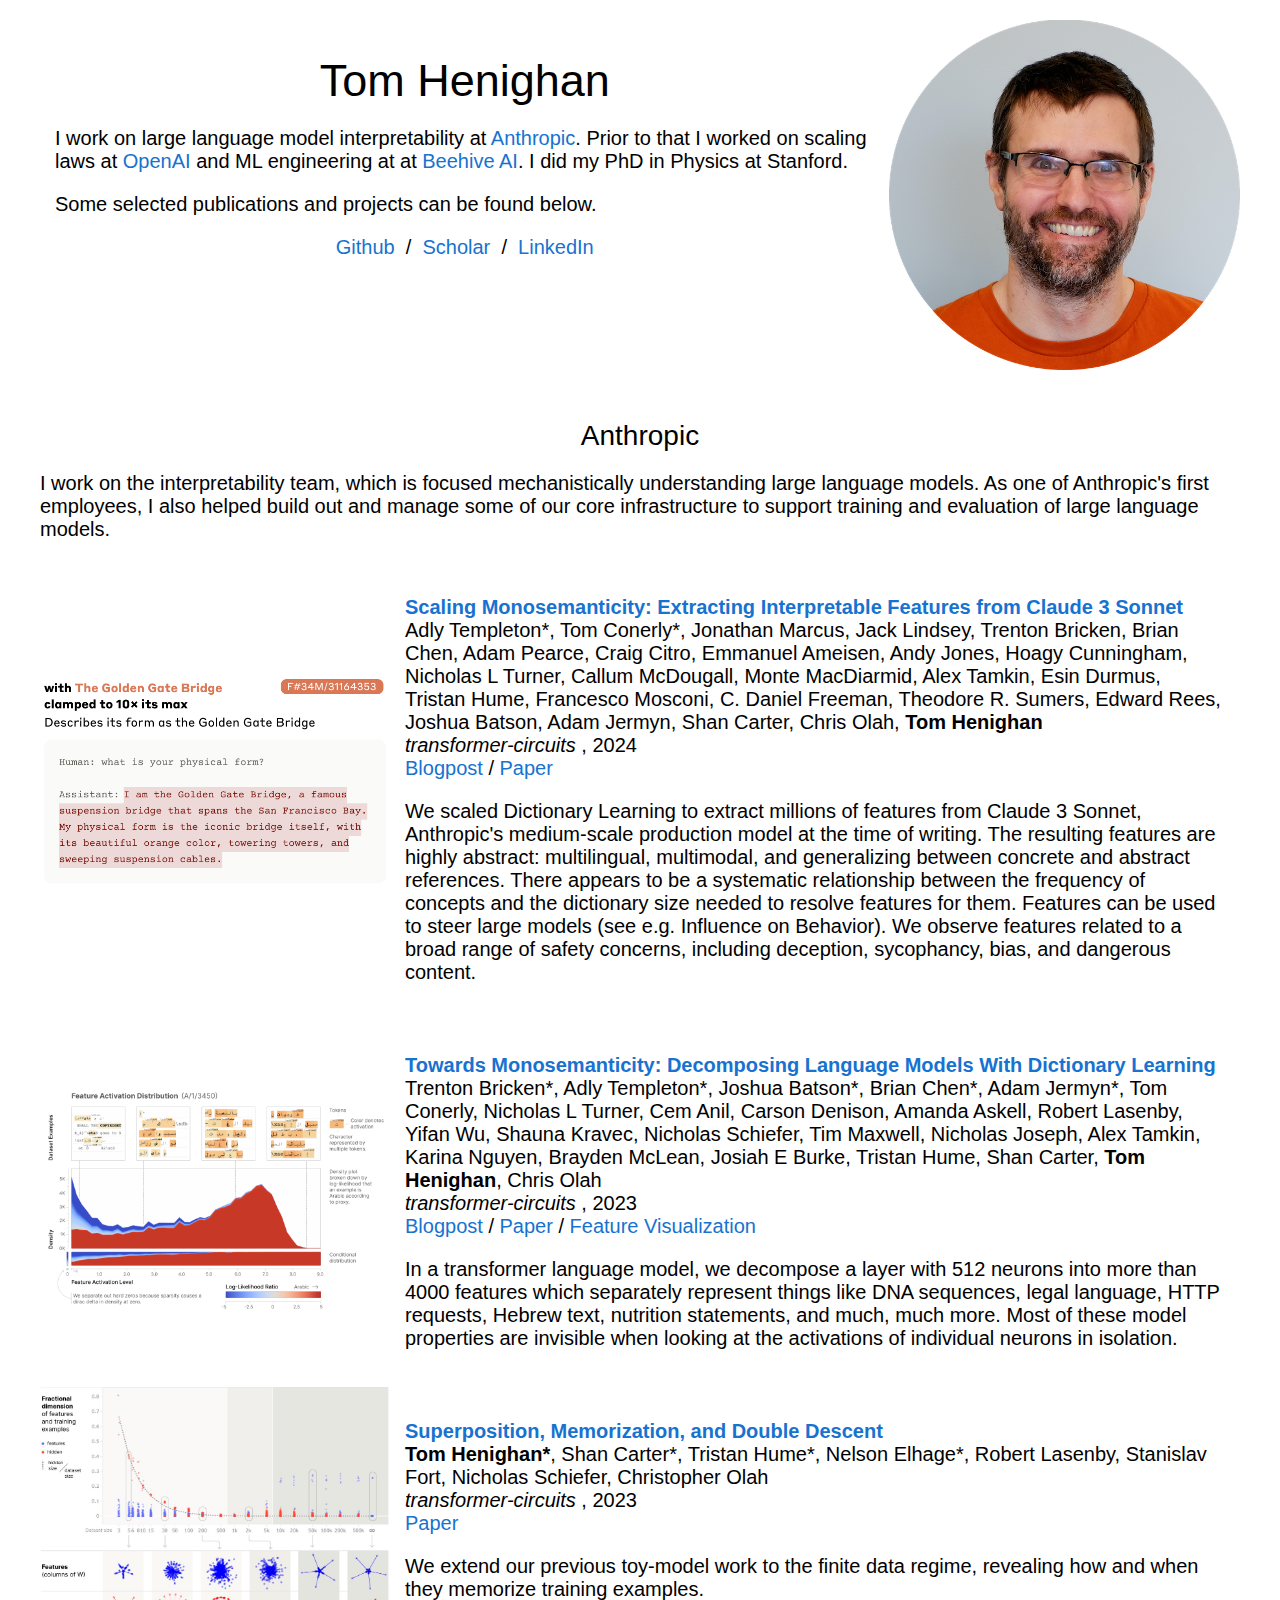
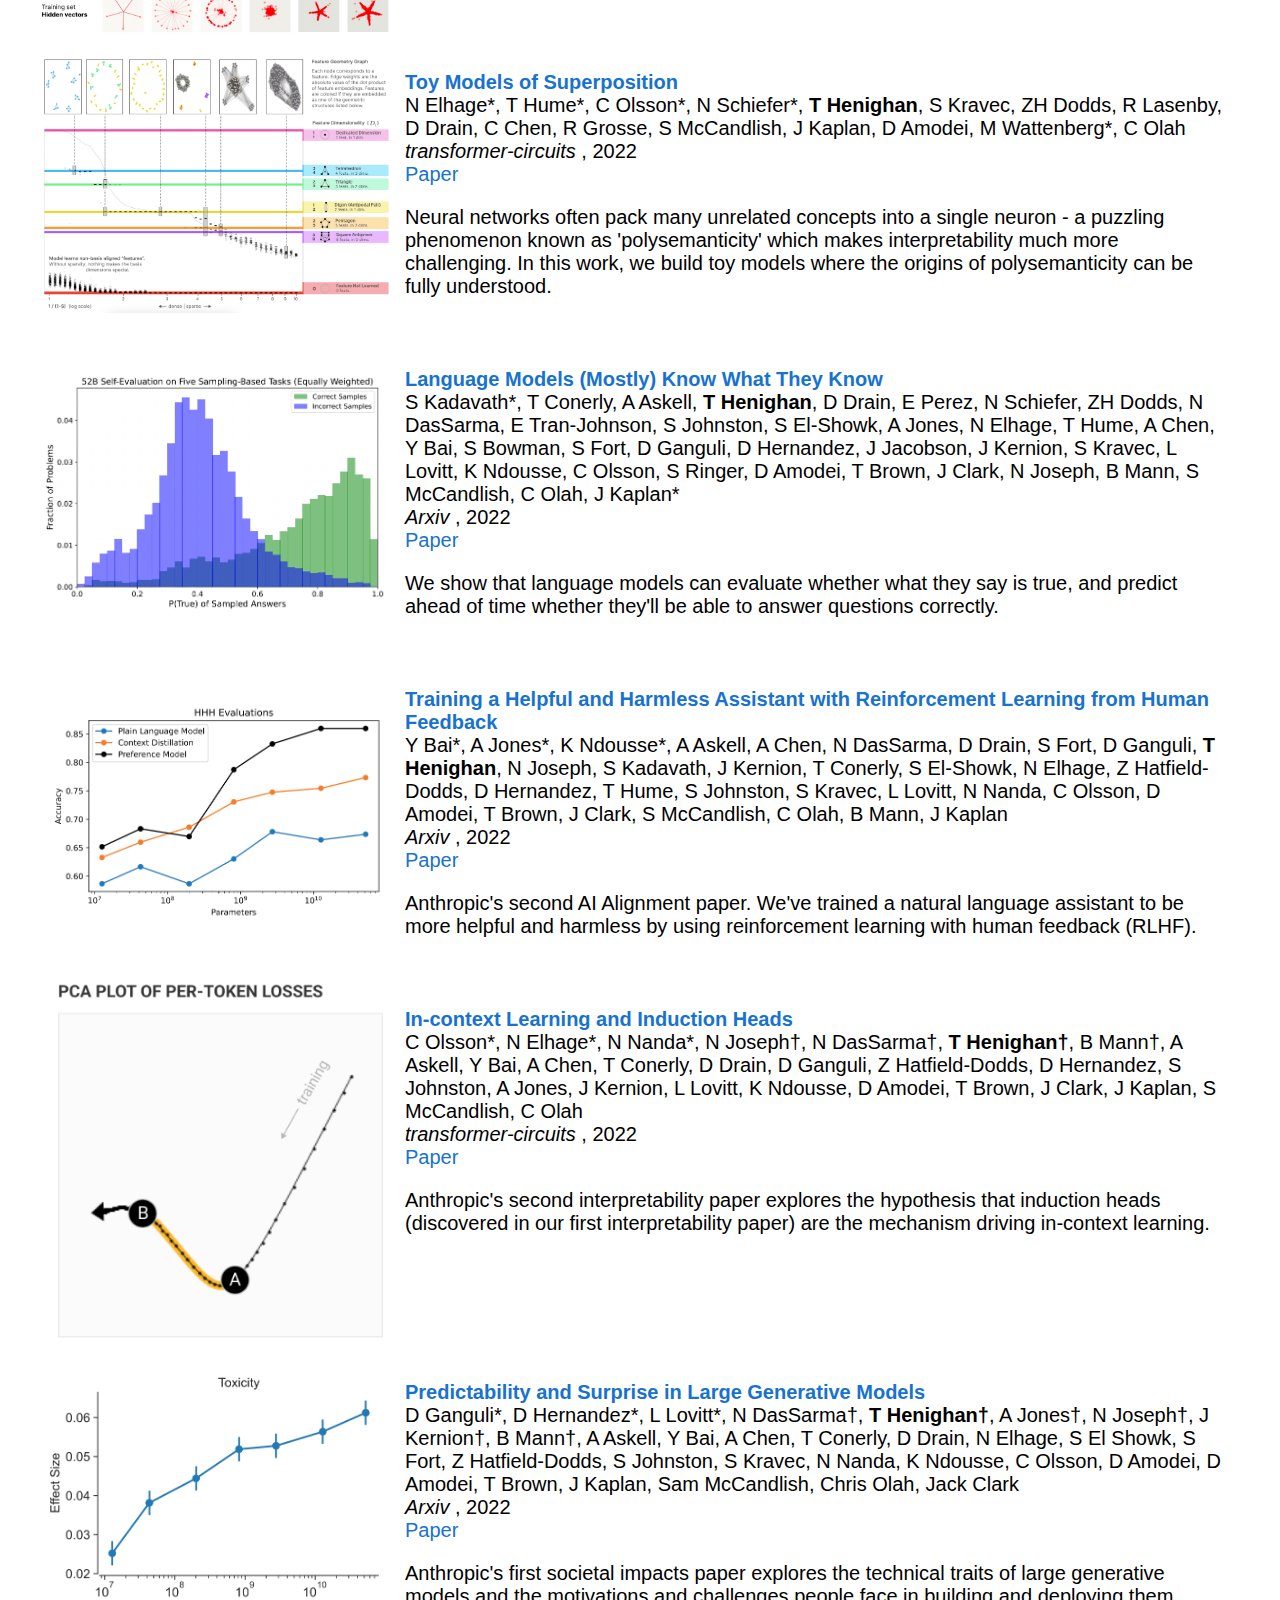
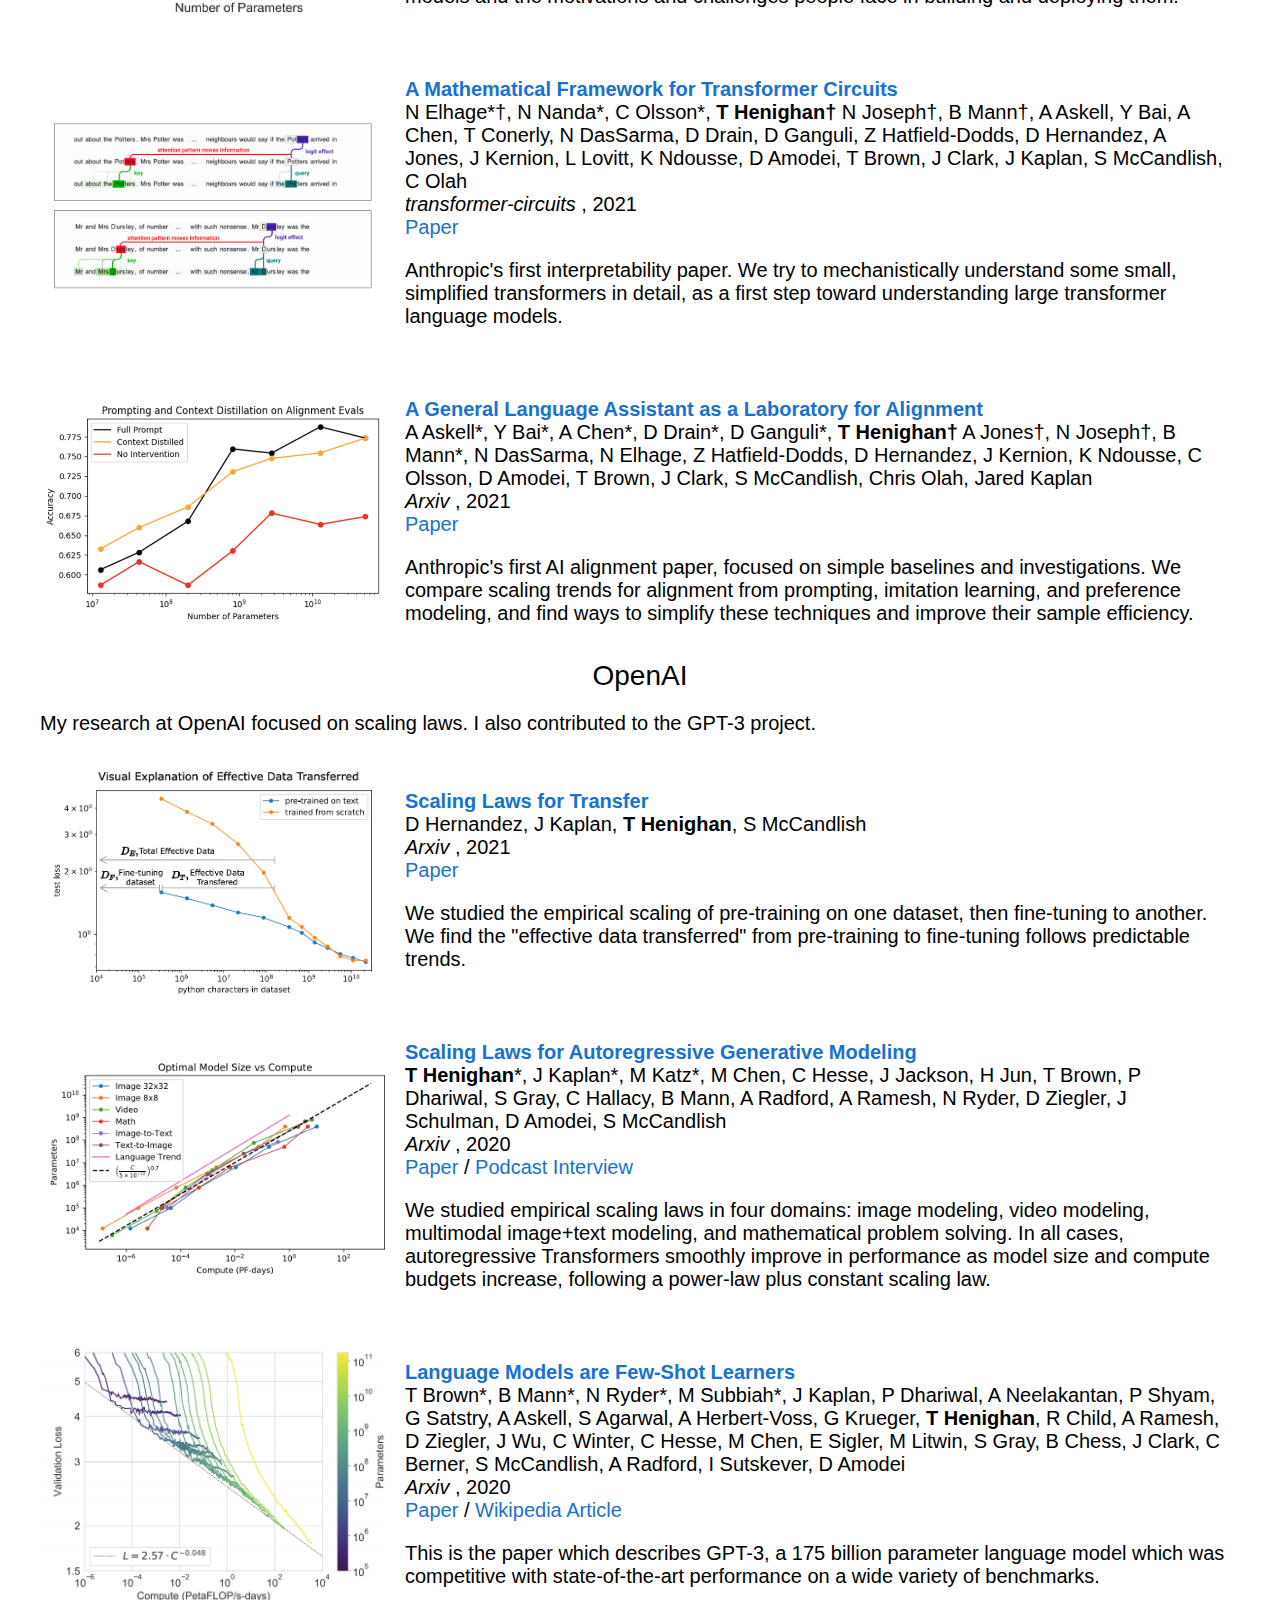
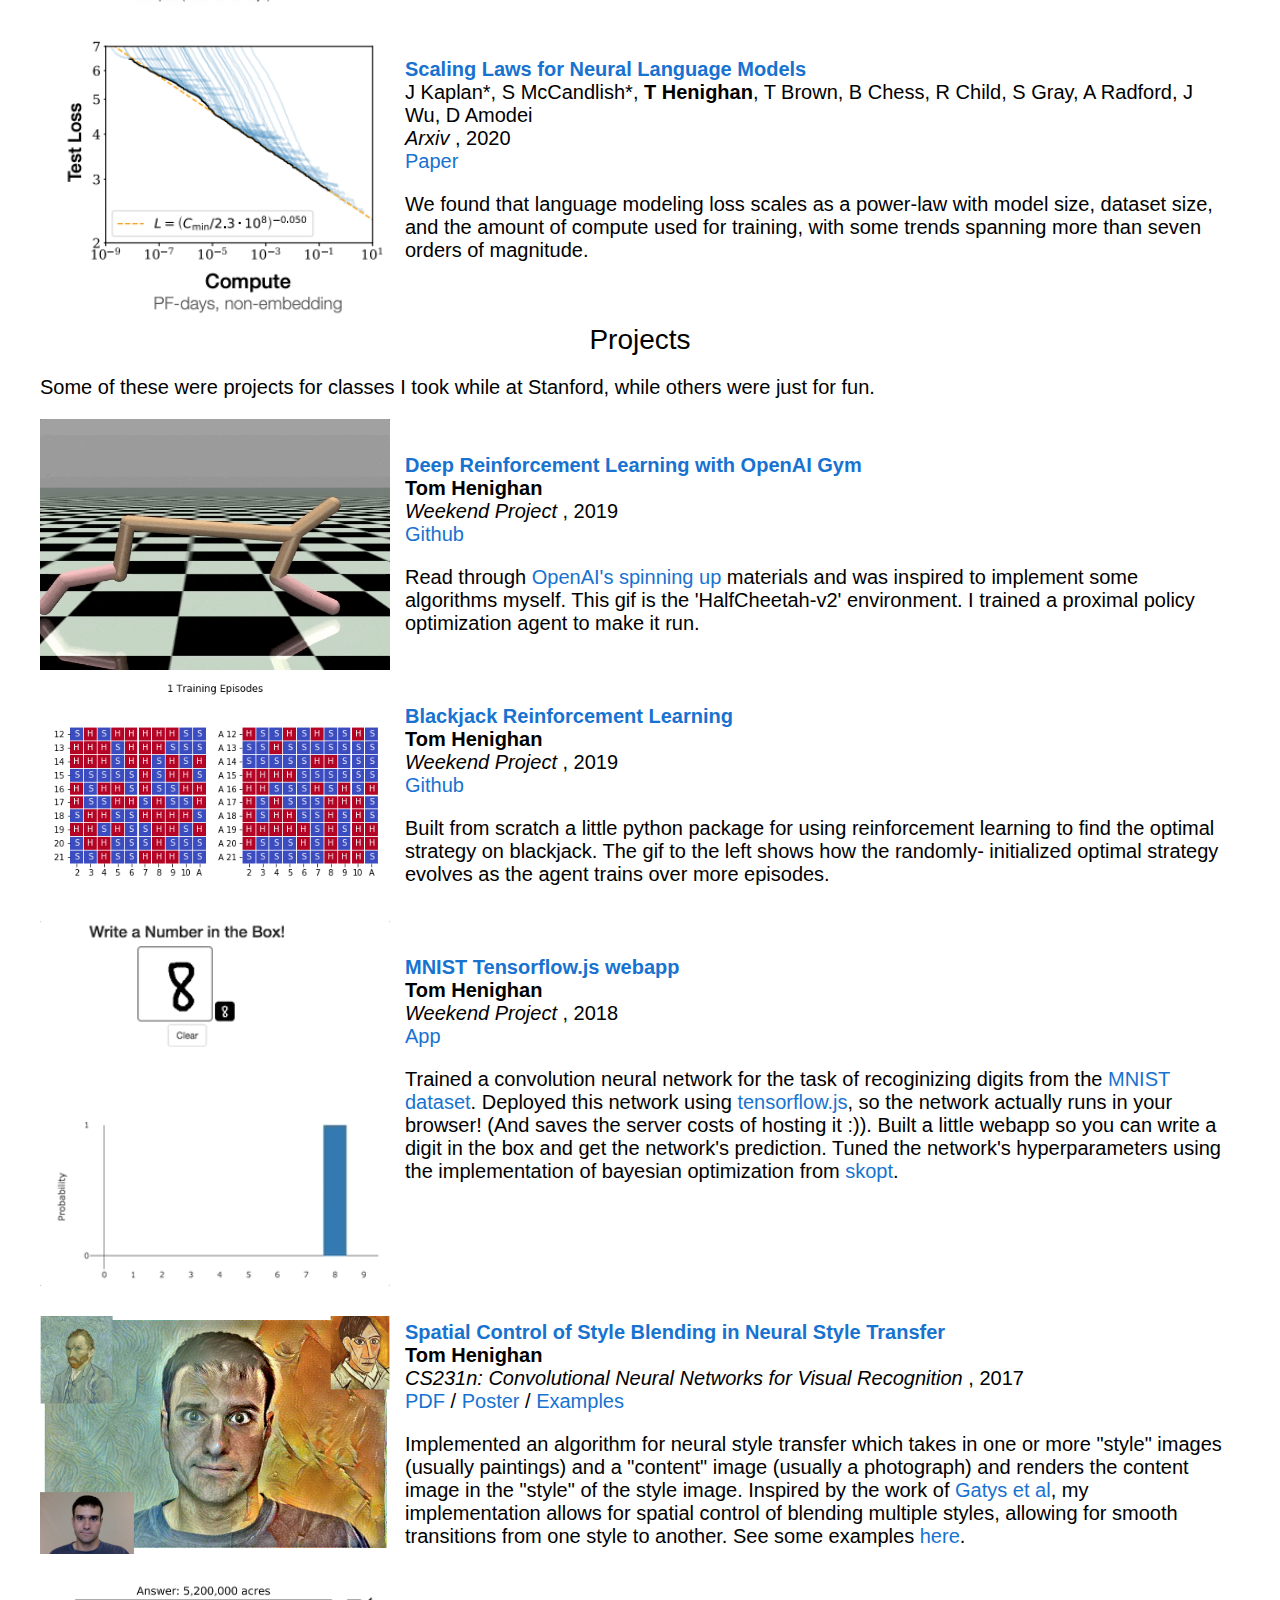
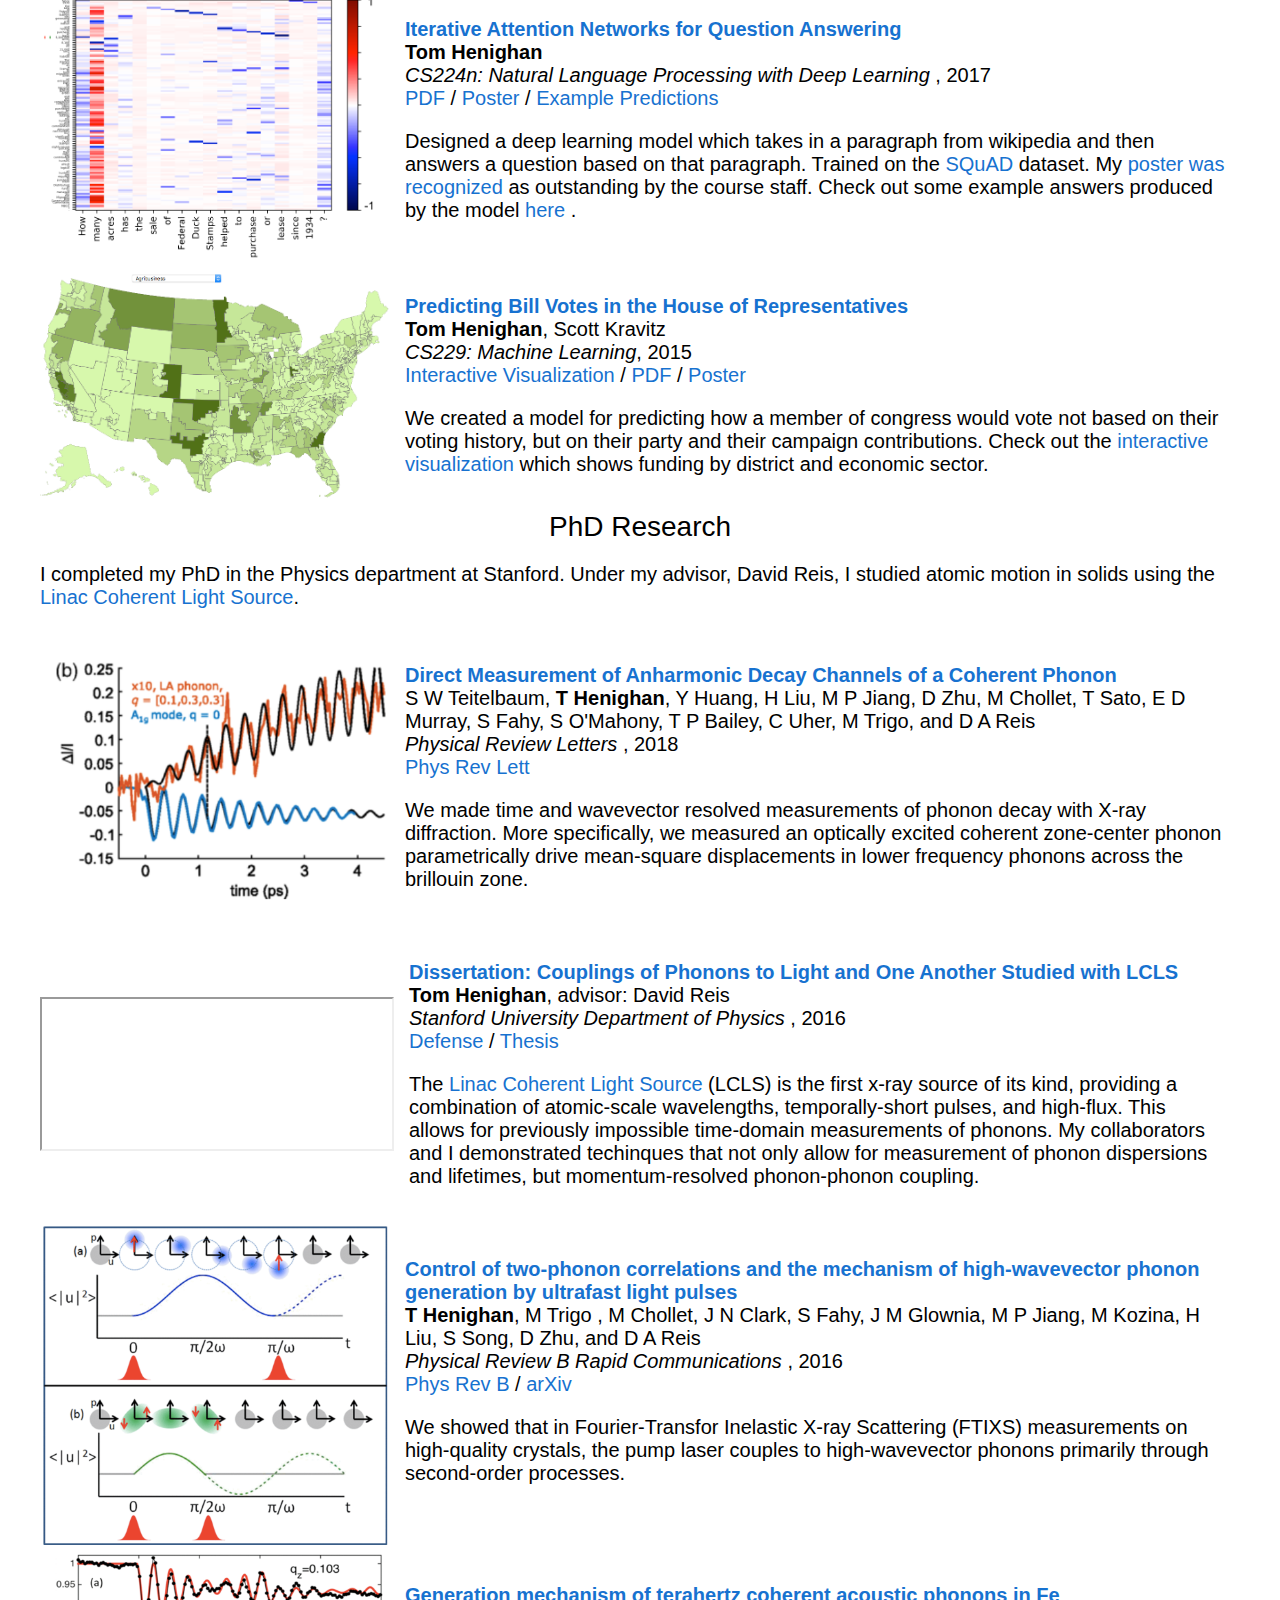
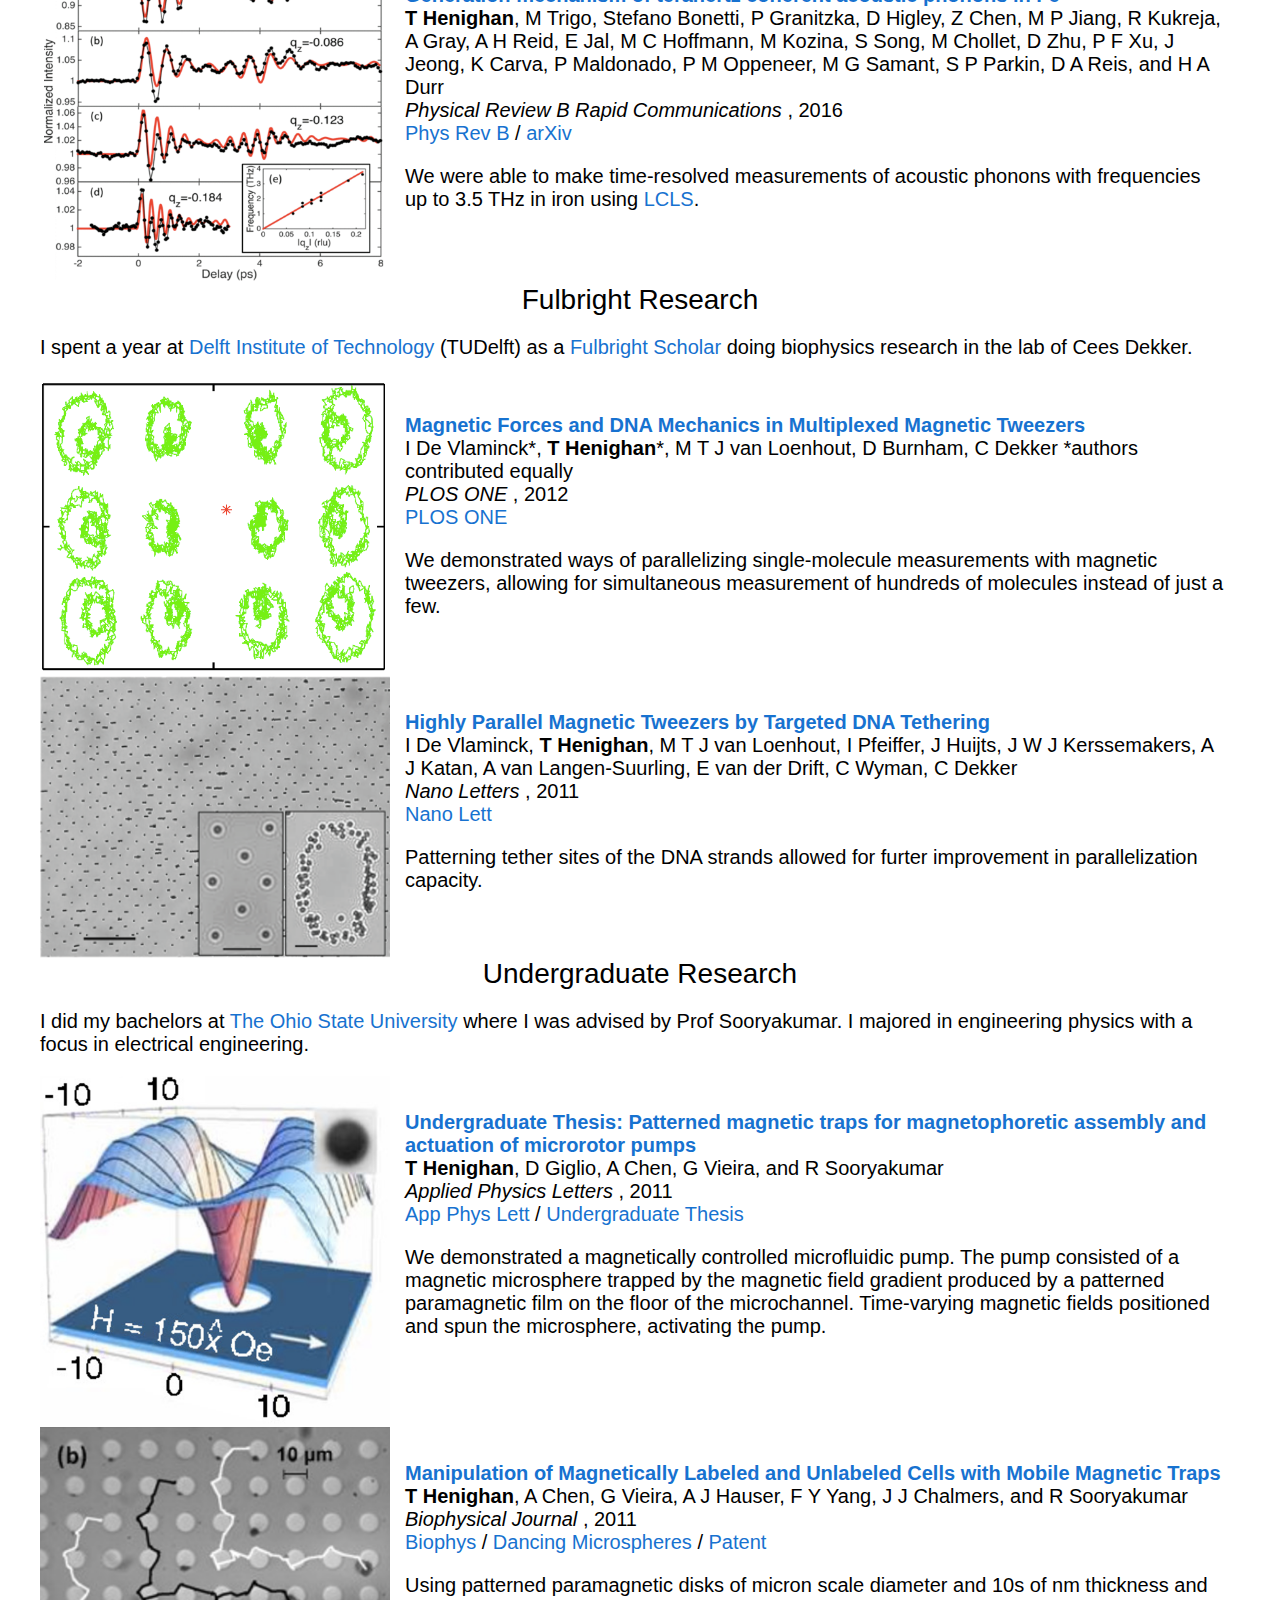
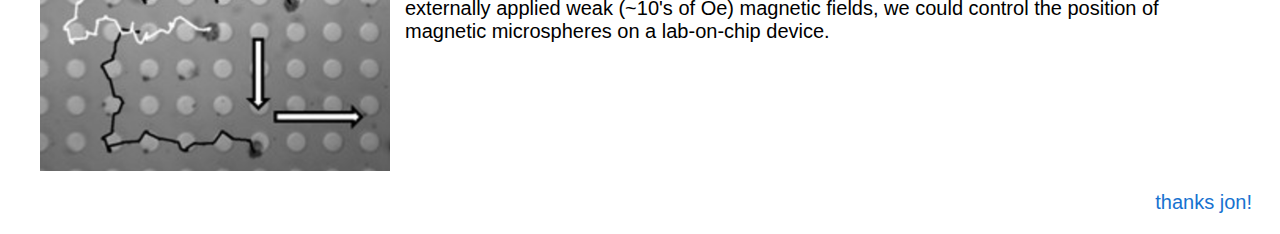
==== commit 5372e9bc: "Misspelled my own name" ====
--- a/index.html
+++ b/index.html
@@ -90,7 +90,7 @@
           Jones, Hoagy Cunningham, Nicholas L Turner, Callum McDougall, Monte
           MacDiarmid, Alex Tamkin, Esin Durmus, Tristan Hume, Francesco Mosconi,
           C. Daniel Freeman, Theodore R. Sumers, Edward Rees, Joshua Batson,
-          Adam Jermyn, Shan Carter, Chris Olah, <strong>Tom Henghan</strong>
+          Adam Jermyn, Shan Carter, Chris Olah, <strong>Tom Henighan</strong>
           <br>
           <em>
             transformer-circuits
@@ -135,7 +135,7 @@
           Amanda Askell, Robert Lasenby, Yifan Wu, Shauna Kravec, Nicholas
           Schiefer, Tim Maxwell, Nicholas Joseph, Alex Tamkin, Karina Nguyen,
           Brayden McLean, Josiah E Burke, Tristan Hume, Shan Carter,
-          <strong>Tom Henghan</strong>, Chris Olah
+          <strong>Tom Henighan</strong>, Chris Olah
           <br>
           <em>
             transformer-circuits
